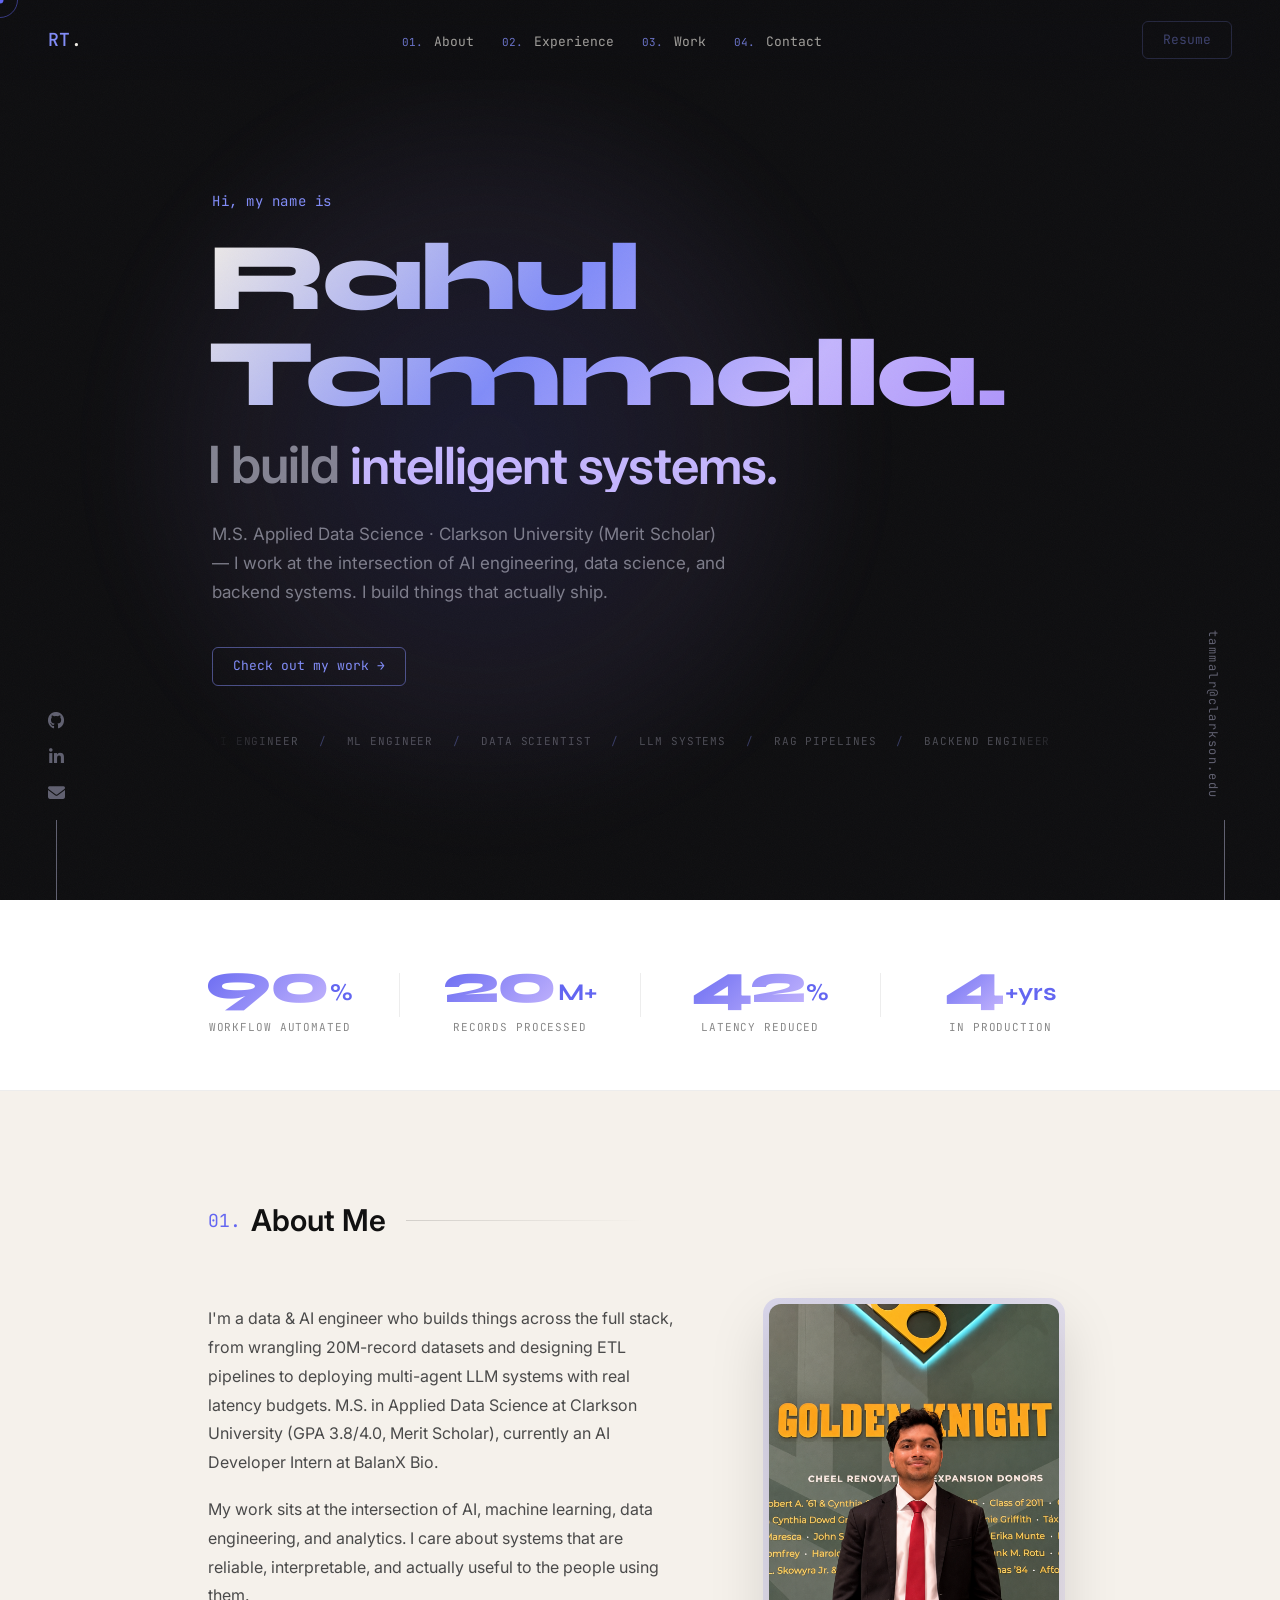
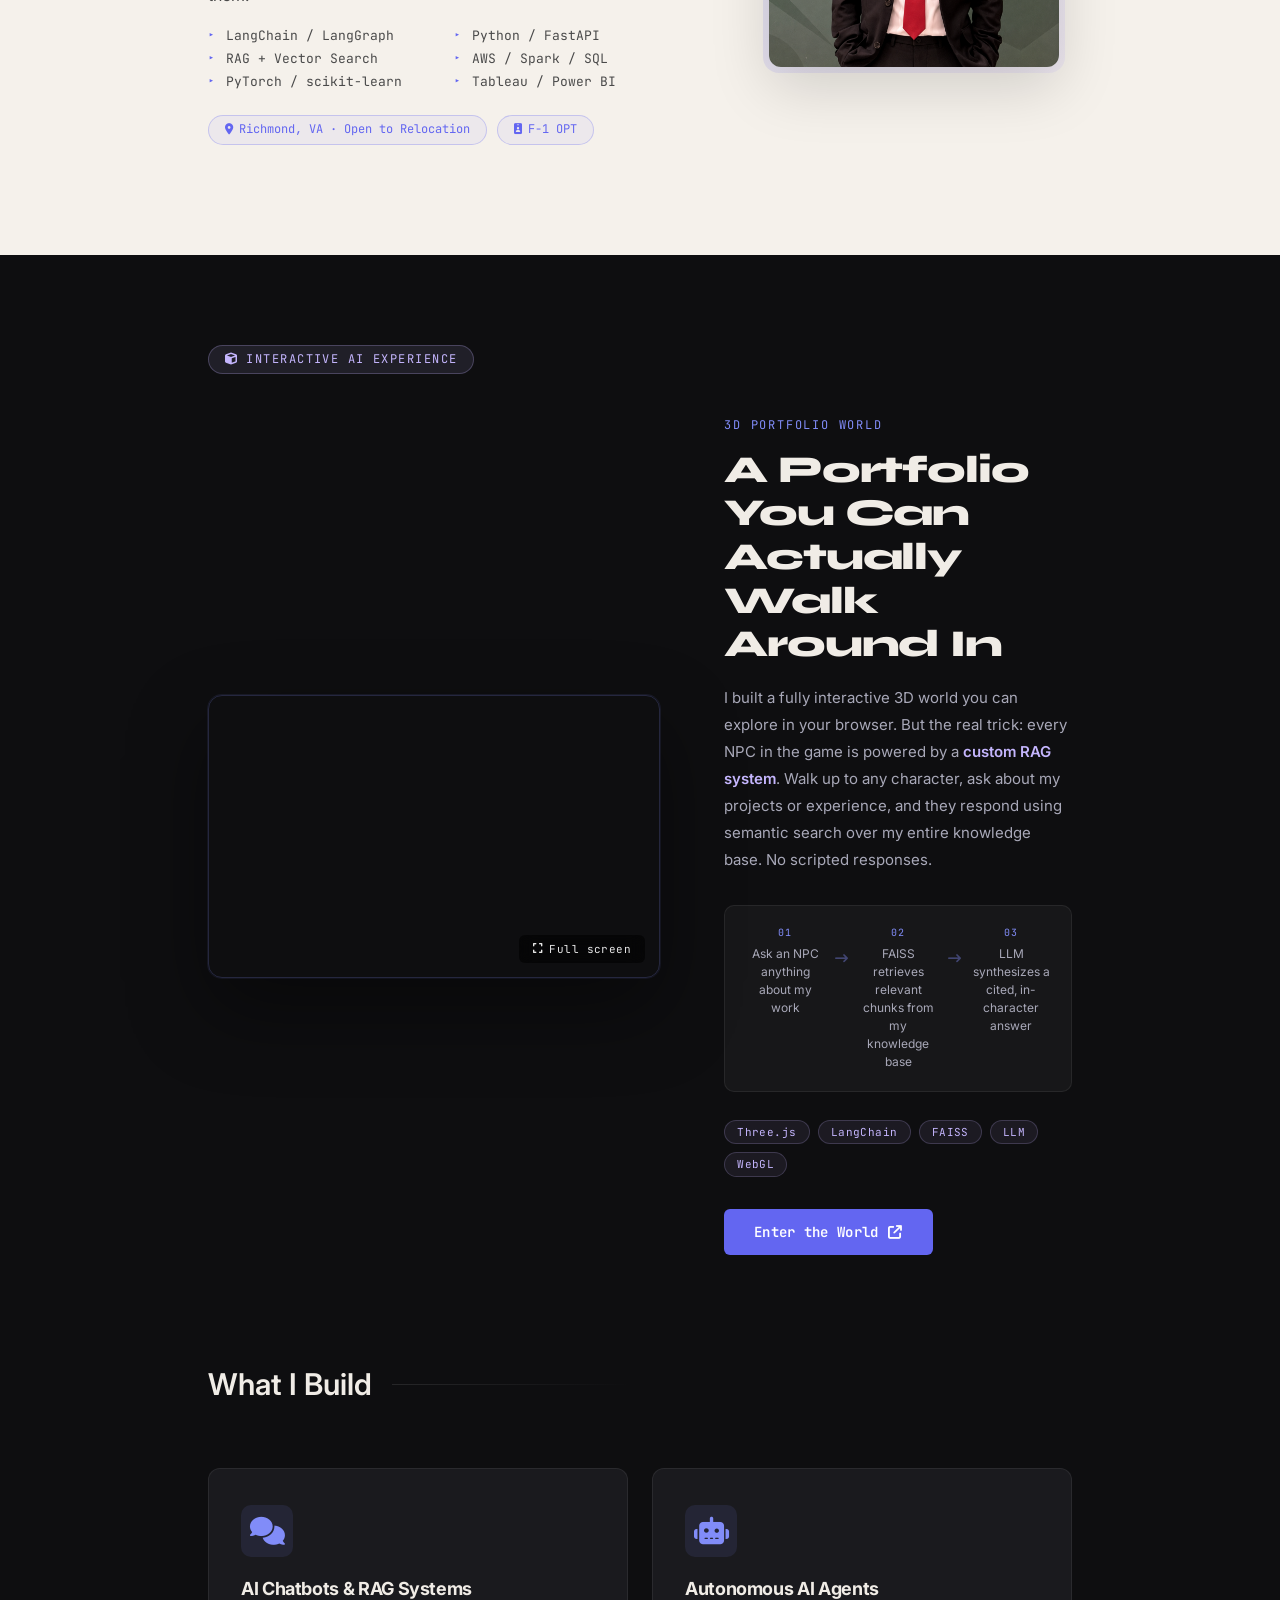
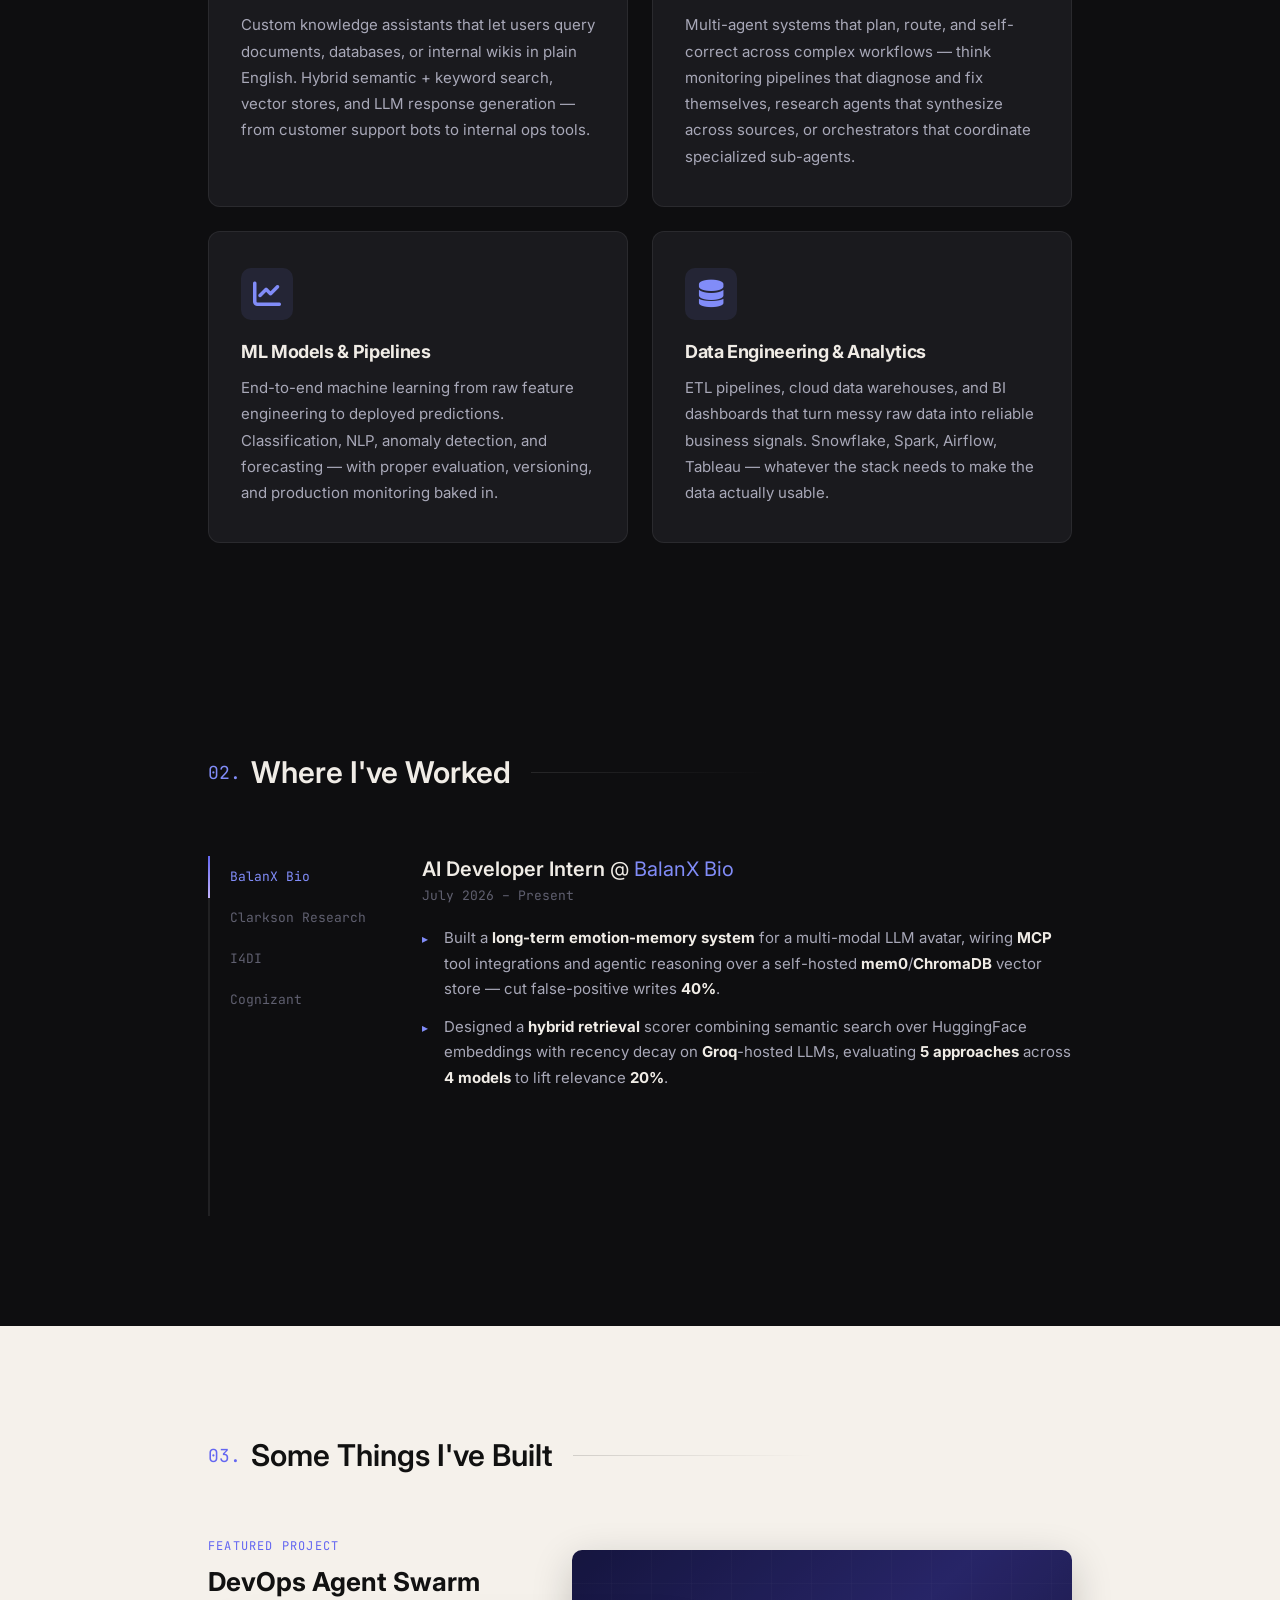
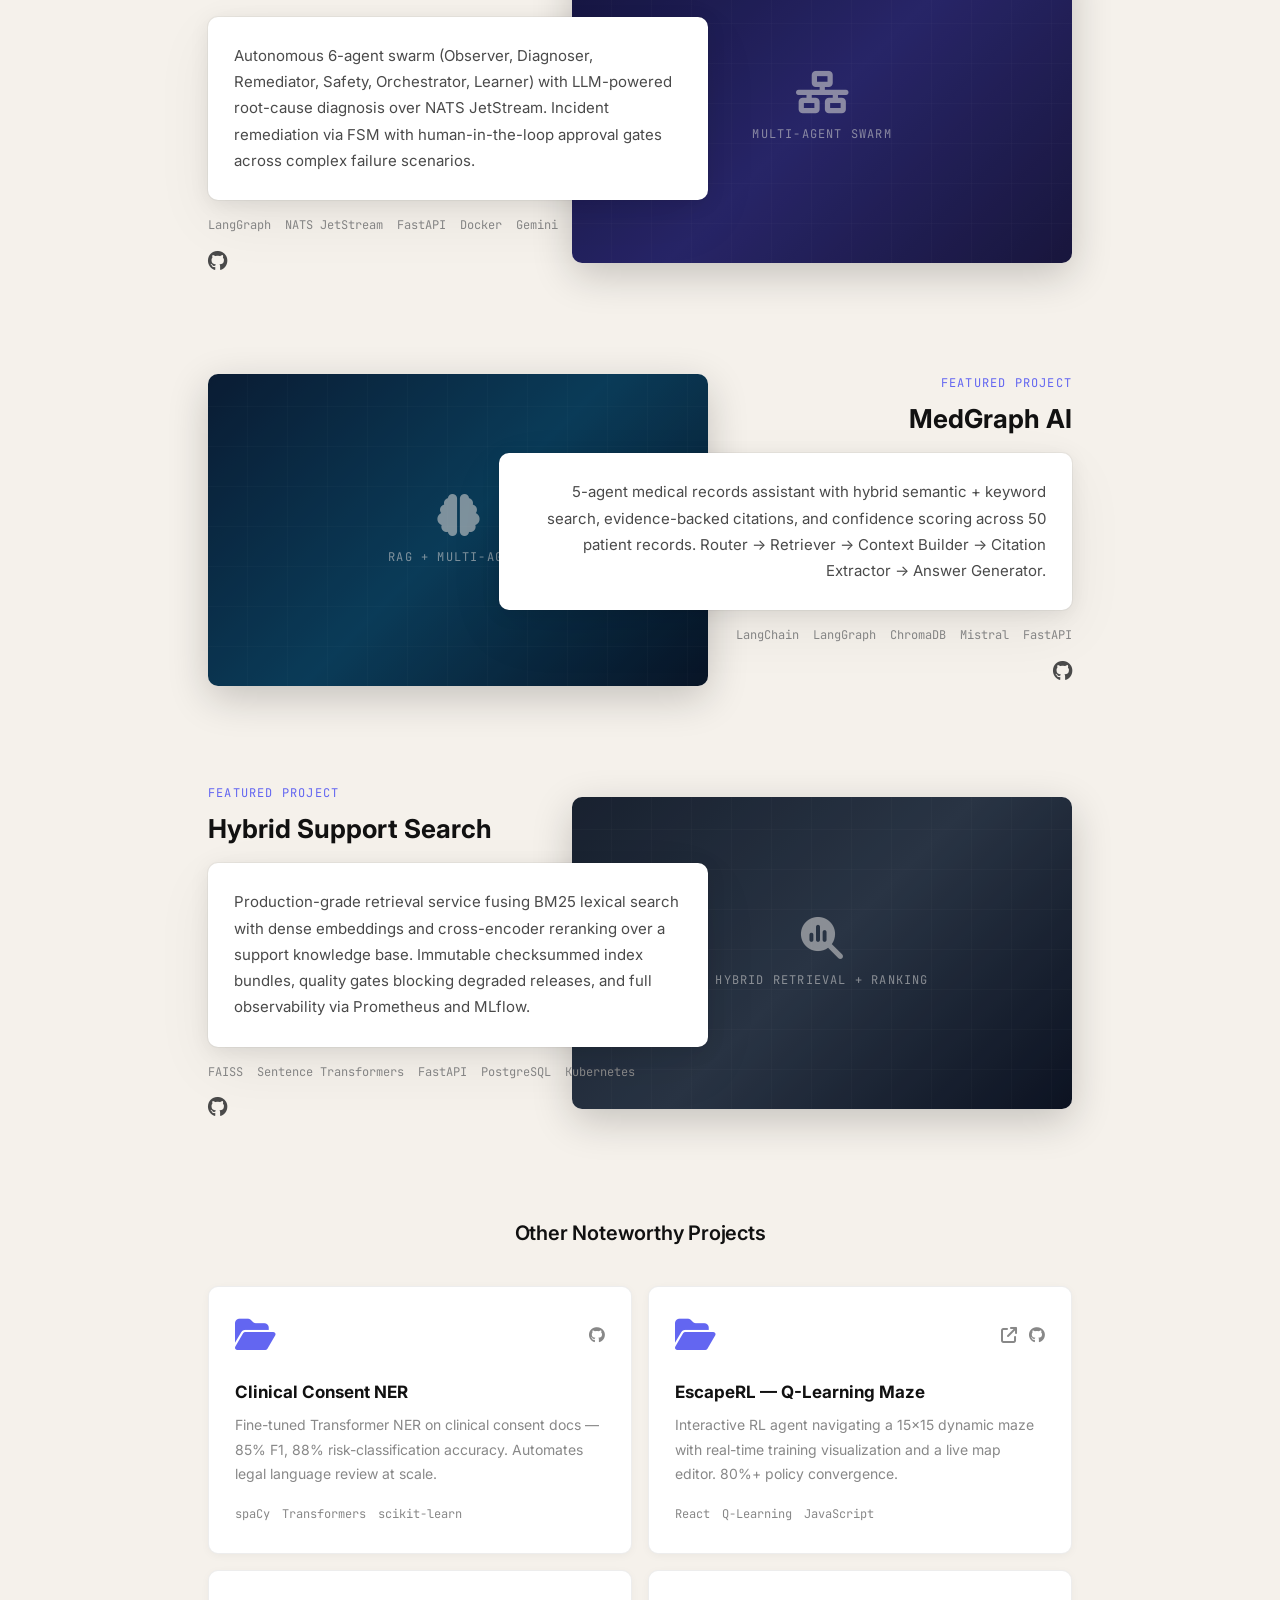
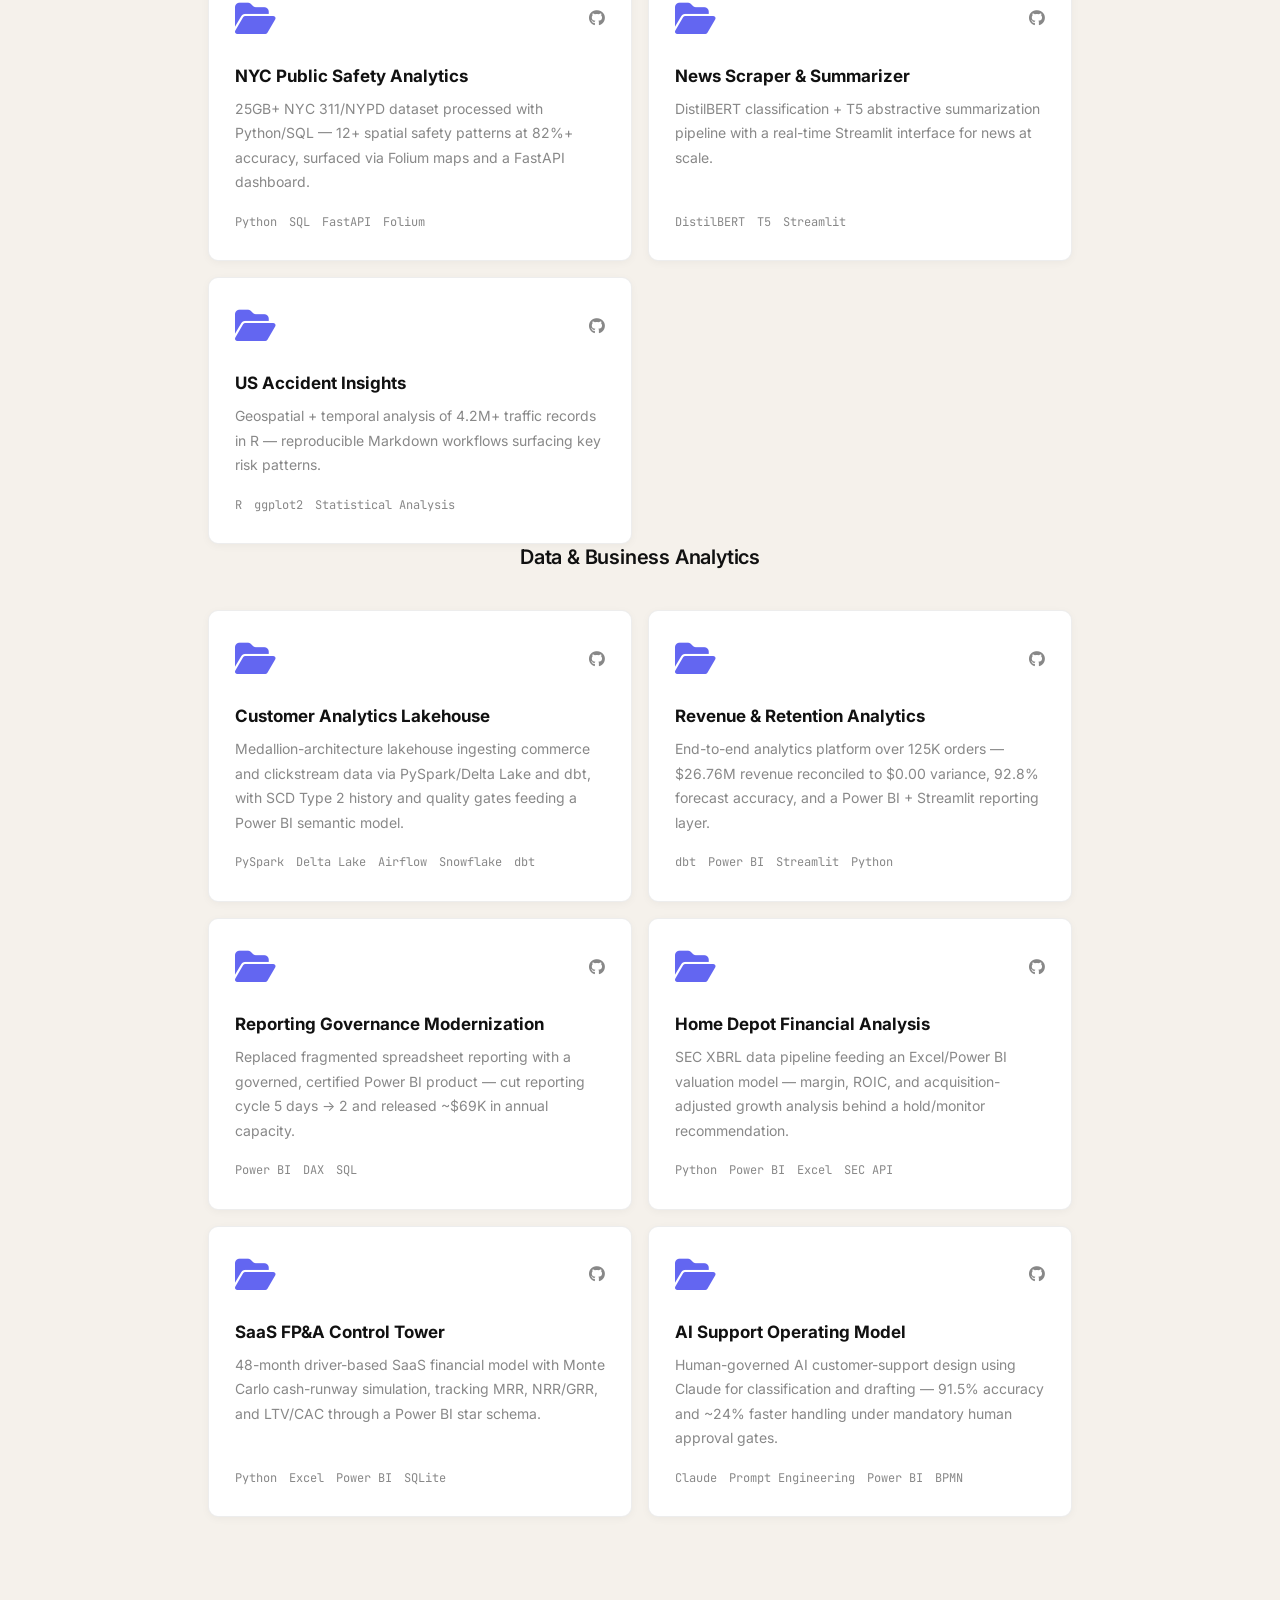
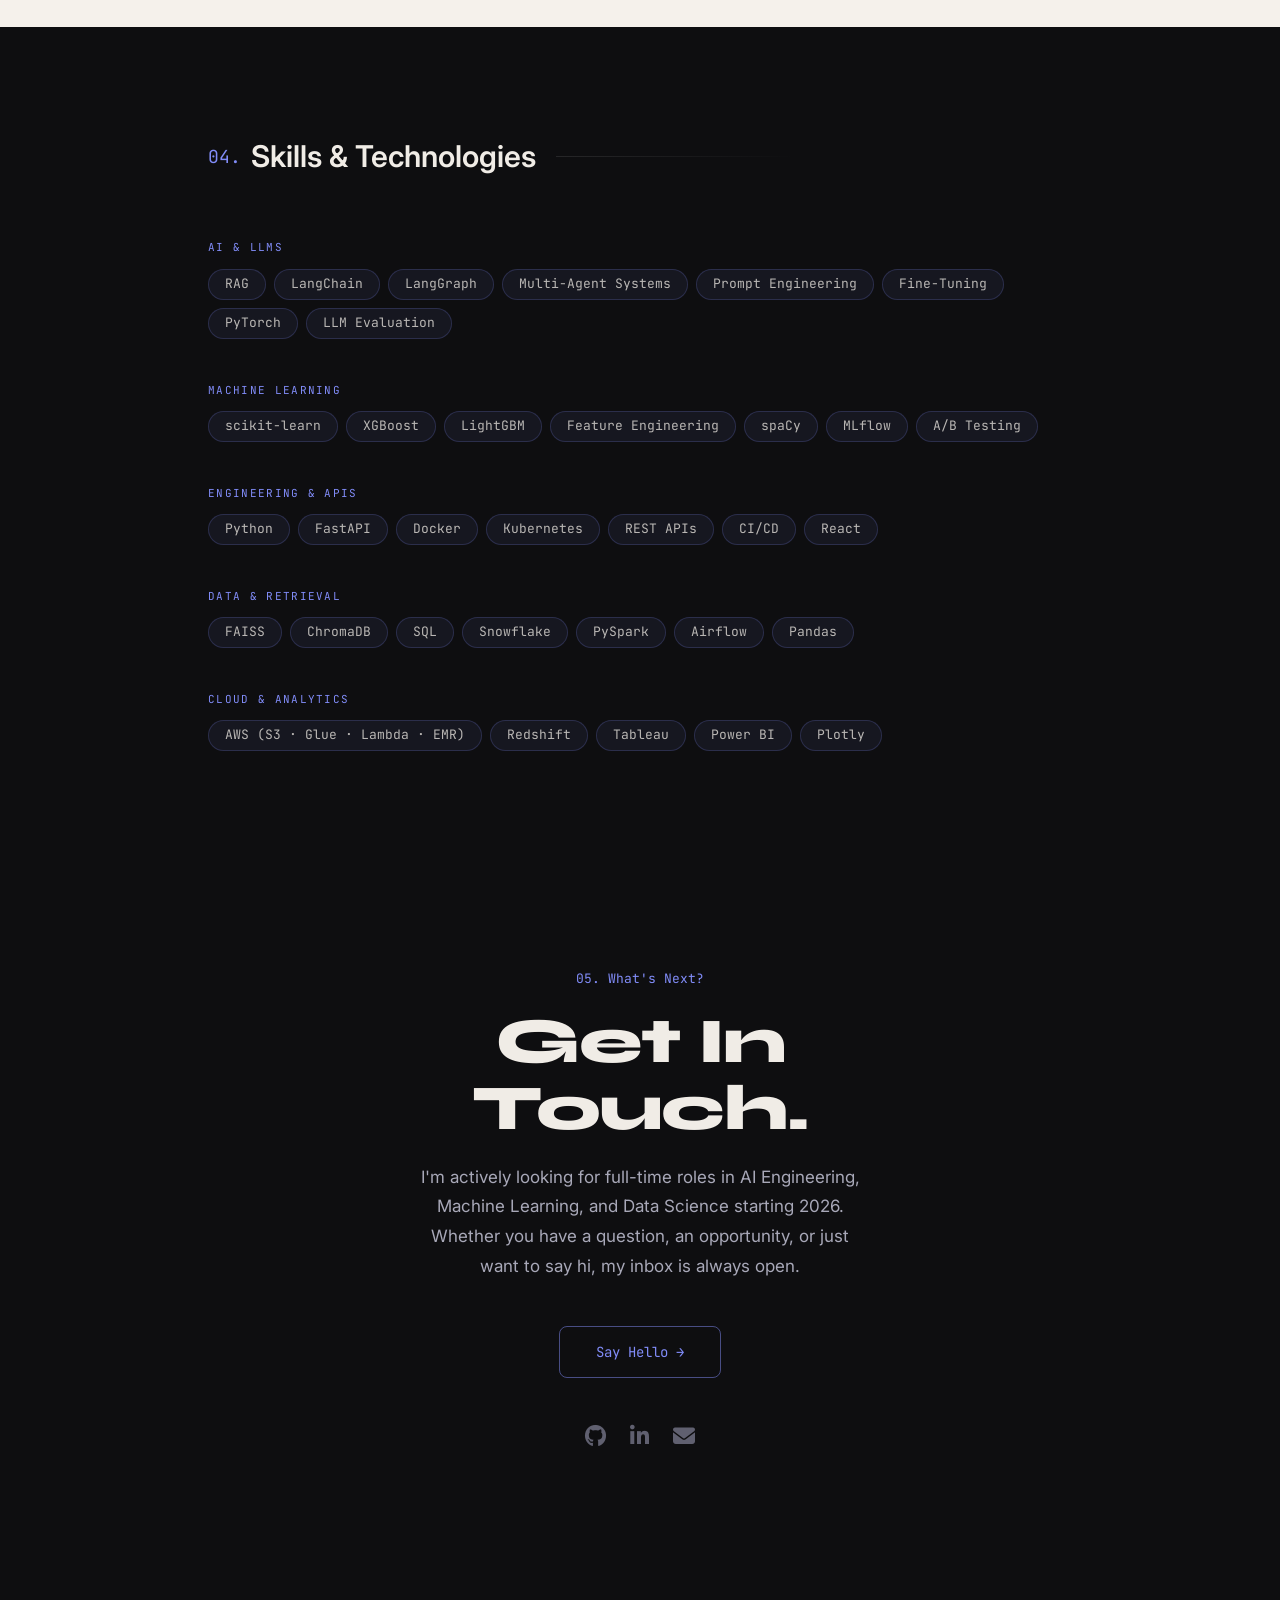
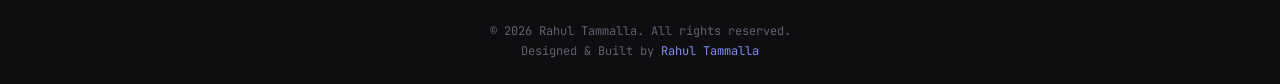
==== ai/index.html @ 3f3fc130 "Split portfolio into three role-targeted versions - / (root): Data Analyst & Business Analyst. Adds " ====
<!DOCTYPE html>
<html lang="en">
<head>
  <meta charset="UTF-8">
  <meta name="robots" content="noindex">
  <meta name="viewport" content="width=device-width, initial-scale=1.0">
  <meta name="description" content="Rahul Tammalla – AI Software Engineer building production agentic LLM systems, RAG pipelines, and cloud backends.">
  <title>Rahul Tammalla</title>
  <link rel="icon" type="image/png" href="../assets/logo/NN2.png">
  <link rel="preconnect" href="https://fonts.googleapis.com">
  <link rel="preconnect" href="https://fonts.gstatic.com" crossorigin>
  <link href="https://fonts.googleapis.com/css2?family=Syne:wght@700;800&family=Inter:wght@300;400;500;600&family=JetBrains+Mono:wght@400;500&display=swap" rel="stylesheet">
  <link rel="stylesheet" href="https://cdnjs.cloudflare.com/ajax/libs/font-awesome/6.4.2/css/all.min.css">
  <link rel="stylesheet" href="../assets/css/style.css">
  <script async src="https://www.googletagmanager.com/gtag/js?id=G-X3T2V9K1VE"></script>
  <script>window.dataLayer=window.dataLayer||[];function gtag(){dataLayer.push(arguments);}gtag('js',new Date());gtag('config','G-X3T2V9K1VE');</script>
</head>
<body>
  <!-- Custom cursor (desktop only) -->
  <div id="cursor-dot"  class="cursor-dot"></div>
  <div id="cursor-ring" class="cursor-ring"></div>

  <!-- ============================================================
       NAVBAR
  ============================================================ -->
  <header class="nav" id="nav">
    <nav class="nav-inner">
      <a href="./" class="nav-logo">RT<span class="dot">.</span></a>
      <ul class="nav-links">
        <li><a href="#about"><span class="num">01.</span> About</a></li>
        <li><a href="#experience"><span class="num">02.</span> Experience</a></li>
        <li><a href="#work"><span class="num">03.</span> Work</a></li>
        <li><a href="#contact"><span class="num">04.</span> Contact</a></li>
      </ul>
      <!-- enable when PDF exists: <a href="../assets/download/Rahul_Resume_AI.pdf" class="btn-outline" download>Resume</a> -->
      <span class="btn-outline btn-disabled" aria-disabled="true">Resume</span>
      <button class="hamburger" id="hamburger" aria-label="Menu">
        <i class="fa-solid fa-bars" id="hamIcon"></i>
      </button>
    </nav>
  </header>

  <!-- Mobile drawer -->
  <div class="drawer" id="drawer">
    <button class="drawer-close" id="drawerClose"><i class="fa-solid fa-xmark"></i></button>
    <nav class="drawer-nav">
      <ol>
        <li><a href="#about" class="drawer-link"><span>01.</span> About</a></li>
        <li><a href="#experience" class="drawer-link"><span>02.</span> Experience</a></li>
        <li><a href="#work" class="drawer-link"><span>03.</span> Work</a></li>
        <li><a href="#contact" class="drawer-link"><span>04.</span> Contact</a></li>
      </ol>
      <!-- enable when PDF exists: <a href="../assets/download/Rahul_Resume_AI.pdf" class="btn-outline drawer-resume" download>Resume</a> -->
      <span class="btn-outline drawer-resume btn-disabled" aria-disabled="true">Resume</span>
    </nav>
  </div>
  <div class="drawer-overlay" id="drawerOverlay"></div>


  <!-- ============================================================
       SIDE RAILS (desktop only)
  ============================================================ -->

  <!-- Left rail: social icons + line -->
  <div class="side-rail side-left">
    <ul class="side-social">
      <li><a href="https://github.com/rahul9908" target="_blank" rel="noopener" aria-label="GitHub"><i class="fa-brands fa-github"></i></a></li>
      <li><a href="https://linkedin.com/in/tammalla-rahul" target="_blank" rel="noopener" aria-label="LinkedIn"><i class="fa-brands fa-linkedin-in"></i></a></li>
      <li><a href="mailto:tammalr@clarkson.edu" aria-label="Email"><i class="fa-solid fa-envelope"></i></a></li>
    </ul>
  </div>

  <!-- Right rail: rotated email + line -->
  <div class="side-rail side-right">
    <a href="mailto:tammalr@clarkson.edu" class="side-email">tammalr@clarkson.edu</a>
  </div>


  <!-- ============================================================
       MAIN CONTENT
  ============================================================ -->
  <main>

    <!-- ============================================================
         HERO
    ============================================================ -->
    <section id="home" class="hero">
      <div class="hero-inner">
        <p class="hero-label fade-up" style="--delay:100ms">Hi, my name is</p>
        <h1 class="hero-name fade-up" style="--delay:200ms">Rahul Tammalla.</h1>
        <h2 class="hero-tagline fade-up" style="--delay:300ms">I build
          <span class="role-rotator" aria-label="AI systems, data pipelines, ML models, analytics tools, AI agents">
            <span class="role-track">
              <span>intelligent systems.</span>
              <span>data pipelines.</span>
              <span>ML models.</span>
              <span>analytics tools.</span>
              <span>AI agents.</span>
            </span>
          </span>
        </h2>
        <p class="hero-desc fade-up" style="--delay:400ms">
          M.S. Applied Data Science · Clarkson University (Merit Scholar) — I work at the intersection of AI engineering, data science, and backend systems. I build things that actually ship.
        </p>
        <div class="hero-cta fade-up" style="--delay:500ms">
          <a href="#work" class="btn-outline btn-magnetic">Check out my work &#8594;</a>
        </div>
        <!-- Scrolling role marquee -->
        <div class="marquee-wrap fade-up" style="--delay:650ms" aria-hidden="true">
          <div class="marquee-track">
            <span>AI Engineer</span><span class="msep">/</span>
            <span>ML Engineer</span><span class="msep">/</span>
            <span>Data Scientist</span><span class="msep">/</span>
            <span>LLM Systems</span><span class="msep">/</span>
            <span>RAG Pipelines</span><span class="msep">/</span>
            <span>Backend Engineer</span><span class="msep">/</span>
            <span>AI Engineer</span><span class="msep">/</span>
            <span>ML Engineer</span><span class="msep">/</span>
            <span>Data Scientist</span><span class="msep">/</span>
            <span>LLM Systems</span><span class="msep">/</span>
            <span>RAG Pipelines</span><span class="msep">/</span>
            <span>Backend Engineer</span><span class="msep">/</span>
          </div>
        </div>
      </div>
    </section>

    <!-- STATS STRIP -->
    <div class="stats-strip">
      <div class="stats-inner">
        <div class="stat">
          <p class="stat-val"><span class="stat-num" data-target="90">0</span><span class="stat-suf">%</span></p>
          <p class="stat-label">workflow automated</p>
        </div>
        <div class="stat-div"></div>
        <div class="stat">
          <p class="stat-val"><span class="stat-num" data-target="20">0</span><span class="stat-suf">M+</span></p>
          <p class="stat-label">records processed</p>
        </div>
        <div class="stat-div"></div>
        <div class="stat">
          <p class="stat-val"><span class="stat-num" data-target="42">0</span><span class="stat-suf">%</span></p>
          <p class="stat-label">latency reduced</p>
        </div>
        <div class="stat-div"></div>
        <div class="stat">
          <p class="stat-val"><span class="stat-num" data-target="4">0</span><span class="stat-suf">+yrs</span></p>
          <p class="stat-label">in production</p>
        </div>
      </div>
    </div>


    <!-- ============================================================
         ABOUT
    ============================================================ -->
    <section id="about" class="section section-light">
      <div class="container">
        <h2 class="section-heading reveal"><span class="section-num">01.</span> About Me</h2>
        <div class="about-inner">
          <div class="about-text reveal">
            <p>I'm a data &amp; AI engineer who builds things across the full stack, from wrangling 20M-record datasets and designing ETL pipelines to deploying multi-agent LLM systems with real latency budgets. M.S. in Applied Data Science at Clarkson University (GPA 3.8/4.0, Merit Scholar), currently an AI Developer Intern at BalanX Bio.</p>
            <p>My work sits at the intersection of AI, machine learning, data engineering, and analytics. I care about systems that are reliable, interpretable, and actually useful to the people using them.</p>
            <ul class="about-tech-list">
              <li>LangChain / LangGraph</li>
              <li>Python / FastAPI</li>
              <li>RAG + Vector Search</li>
              <li>AWS / Spark / SQL</li>
              <li>PyTorch / scikit-learn</li>
              <li>Tableau / Power BI</li>
            </ul>
            <div class="about-chips">
              <span><i class="fa-solid fa-location-dot"></i> Richmond, VA &middot; Open to Relocation</span>
              <span><i class="fa-solid fa-id-badge"></i> F-1 OPT</span>
            </div>
          </div>
          <div class="about-img reveal">
            <div class="img-wrapper">
              <img src="../assets/images/about/PROFILEphoto.png" alt="Rahul Tammalla">
            </div>
          </div>
        </div>
      </div>
    </section>


    <!-- ============================================================
         MY WORLD — 3D Portfolio
    ============================================================ -->
    <section class="section section-dark world-section">
      <div class="container">

        <div class="world-eyebrow reveal">
          <span class="world-badge"><i class="fa-solid fa-cube"></i> Interactive AI Experience</span>
        </div>

        <div class="world-inner">

          <!-- iframe — left, dominant -->
          <div class="world-preview reveal">
            <div class="world-frame">
              <iframe
                src="https://rahul3dportfolio.vercel.app/"
                class="world-iframe"
                title="3D Interactive Portfolio"
                loading="lazy"
                allowfullscreen>
              </iframe>
              <a href="https://rahul3dportfolio.vercel.app/" target="_blank" rel="noopener" class="world-expand-btn">
                <i class="fa-solid fa-expand"></i> Full screen
              </a>
            </div>
          </div>

          <!-- copy — right -->
          <div class="world-text reveal">
            <p class="world-overline">3D Portfolio World</p>
            <h2 class="world-title">A Portfolio You Can Actually Walk Around In</h2>
            <p class="world-desc">I built a fully interactive 3D world you can explore in your browser. But the real trick: every NPC in the game is powered by a <strong>custom RAG system</strong>. Walk up to any character, ask about my projects or experience, and they respond using semantic search over my entire knowledge base. No scripted responses.</p>

            <div class="rag-flow">
              <div class="rag-step">
                <span class="rag-num">01</span>
                <p>Ask an NPC anything about my work</p>
              </div>
              <div class="rag-arrow"><i class="fa-solid fa-arrow-right-long"></i></div>
              <div class="rag-step">
                <span class="rag-num">02</span>
                <p>FAISS retrieves relevant chunks from my knowledge base</p>
              </div>
              <div class="rag-arrow"><i class="fa-solid fa-arrow-right-long"></i></div>
              <div class="rag-step">
                <span class="rag-num">03</span>
                <p>LLM synthesizes a cited, in-character answer</p>
              </div>
            </div>

            <ul class="world-tech-tags">
              <li>Three.js</li><li>LangChain</li><li>FAISS</li><li>LLM</li><li>WebGL</li>
            </ul>

            <a href="https://rahul3dportfolio.vercel.app/" target="_blank" rel="noopener" class="btn-primary world-cta">
              Enter the World <i class="fa-solid fa-arrow-up-right-from-square"></i>
            </a>
          </div>

        </div>
      </div>
    </section>


    <!-- ============================================================
         WHAT I BUILD
    ============================================================ -->
    <section class="section section-dark build-section">
      <div class="container">
        <h2 class="section-heading reveal" style="color: var(--text-inv);">What I Build</h2>
        <div class="build-grid">

          <div class="build-card reveal">
            <div class="build-icon"><i class="fa-solid fa-comments"></i></div>
            <h3>AI Chatbots &amp; RAG Systems</h3>
            <p>Custom knowledge assistants that let users query documents, databases, or internal wikis in plain English. Hybrid semantic + keyword search, vector stores, and LLM response generation — from customer support bots to internal ops tools.</p>
          </div>

          <div class="build-card reveal">
            <div class="build-icon"><i class="fa-solid fa-robot"></i></div>
            <h3>Autonomous AI Agents</h3>
            <p>Multi-agent systems that plan, route, and self-correct across complex workflows — think monitoring pipelines that diagnose and fix themselves, research agents that synthesize across sources, or orchestrators that coordinate specialized sub-agents.</p>
          </div>

          <div class="build-card reveal">
            <div class="build-icon"><i class="fa-solid fa-chart-line"></i></div>
            <h3>ML Models &amp; Pipelines</h3>
            <p>End-to-end machine learning from raw feature engineering to deployed predictions. Classification, NLP, anomaly detection, and forecasting — with proper evaluation, versioning, and production monitoring baked in.</p>
          </div>

          <div class="build-card reveal">
            <div class="build-icon"><i class="fa-solid fa-database"></i></div>
            <h3>Data Engineering &amp; Analytics</h3>
            <p>ETL pipelines, cloud data warehouses, and BI dashboards that turn messy raw data into reliable business signals. Snowflake, Spark, Airflow, Tableau — whatever the stack needs to make the data actually usable.</p>
          </div>

        </div>
      </div>
    </section>


    <!-- ============================================================
         EXPERIENCE
    ============================================================ -->
    <section id="experience" class="section section-dark">
      <div class="container">
        <h2 class="section-heading reveal"><span class="section-num">02.</span> Where I've Worked</h2>
        <div class="exp-container reveal">
          <div class="exp-tabs" role="tablist">
            <button class="exp-tab active" data-tab="balanx" role="tab">BalanX Bio</button>
            <button class="exp-tab" data-tab="clarkson-research" role="tab">Clarkson Research</button>
            <button class="exp-tab" data-tab="i4di" role="tab">I4DI</button>
            <button class="exp-tab" data-tab="cognizant" role="tab">Cognizant</button>
            <div class="tab-indicator"></div>
          </div>
          <div class="exp-panels">

            <div class="exp-panel active" data-panel="balanx">
              <h3 class="exp-title">AI Developer Intern <span class="exp-company">@ <a href="#" class="accent-link">BalanX Bio</a></span></h3>
              <p class="exp-date">July 2026 &ndash; Present</p>
              <ul class="exp-bullets">
                <li>Built a <strong>long-term emotion-memory system</strong> for a multi-modal LLM avatar, wiring <strong>MCP</strong> tool integrations and agentic reasoning over a self-hosted <strong>mem0</strong>/<strong>ChromaDB</strong> vector store — cut false-positive writes <strong>40%</strong>.</li>
                <li>Designed a <strong>hybrid retrieval</strong> scorer combining semantic search over HuggingFace embeddings with recency decay on <strong>Groq</strong>-hosted LLMs, evaluating <strong>5 approaches</strong> across <strong>4 models</strong> to lift relevance <strong>20%</strong>.</li>
              </ul>
            </div>

            <div class="exp-panel" data-panel="clarkson-research">
              <h3 class="exp-title">AI/ML Research Assistant <span class="exp-company">@ <a href="#" class="accent-link">Clarkson University</a></span></h3>
              <p class="exp-date">January 2025 &ndash; Present</p>
              <ul class="exp-bullets">
                <li>Analyzed <strong>20M+ NEMSIS emergency records</strong>, engineered 70+ features surfacing 15 statistically significant stroke-delay predictors.</li>
                <li>Built Python / SQL / PySpark pipelines resolving <strong>1M+ missing values</strong> to 95% data quality, trained XGBoost / LightGBM / SVM models lifting accuracy <strong>20%</strong>.</li>
                <li>Built an <strong>NLP</strong> extraction pipeline (spaCy, BeautifulSoup, regex) structuring unstructured research text into <strong>300+</strong> normalized entities, boosting downstream data quality 45%.</li>
              </ul>
            </div>

            <div class="exp-panel" data-panel="i4di">
              <h3 class="exp-title">AI Engineer Intern <span class="exp-company">@ <a href="#" class="accent-link">I4DI</a></span></h3>
              <p class="exp-date">May 2025 &ndash; August 2025</p>
              <ul class="exp-bullets">
                <li>Built a <strong>multi-agent survey system</strong> (Mistral 7B + Claude) with structured prompting and JSON-schema validation — cut manual authoring effort by <strong>90%</strong>.</li>
                <li>Designed a <strong>RAG pipeline</strong> with real-time document override returning context-scoped answers in under <strong>3 seconds</strong> at 95%+ relevance.</li>
                <li>Optimized <strong>GTE embedding pipelines</strong> in PyTorch with batched async inference — cut latency <strong>42%</strong> (5.1 s → 2.9 s), lifted Precision@K 30%.</li>
              </ul>
            </div>

            <div class="exp-panel" data-panel="cognizant">
              <h3 class="exp-title">Data Engineer <span class="exp-company">@ <a href="#" class="accent-link">Cognizant Technology Solutions</a></span></h3>
              <p class="exp-date">October 2021 &ndash; August 2024</p>
              <ul class="exp-bullets">
                <li>Built <strong>Airflow / SQL ETL pipelines</strong> on Snowflake / Redshift and AWS (S3, Glue, EMR, Lambda) processing 5M+ records daily for <strong>Gilead Life Sciences</strong> — reduced pipeline failures 70%, improved query performance 30%.</li>
                <li>Delivered <strong>5+ Tableau / Power BI dashboards</strong> on CI/CD pipelines (AWS/Kubernetes) sustaining <strong>95%+ uptime</strong> — cut manual reporting 30% across 3+ source systems.</li>
              </ul>
            </div>

          </div>
        </div>
      </div>
    </section>


    <!-- ============================================================
         WORK / PROJECTS
    ============================================================ -->
    <section id="work" class="section section-light">
      <div class="container">
        <h2 class="section-heading reveal"><span class="section-num">03.</span> Some Things I've Built</h2>

        <!-- Featured projects -->
        <div class="featured-list">

          <!-- Featured 1: DevOps Agent Swarm (image right) -->
          <div class="fp reveal">
            <div class="fp-content">
              <p class="fp-overline">Featured Project</p>
              <h3 class="fp-title"><a href="https://github.com/rahul9908/DevOps-Agent-Swarm" target="_blank" rel="noopener">DevOps Agent Swarm</a></h3>
              <div class="fp-desc">
                <p>Autonomous 6-agent swarm (Observer, Diagnoser, Remediator, Safety, Orchestrator, Learner) with LLM-powered root-cause diagnosis over NATS JetStream. Incident remediation via FSM with human-in-the-loop approval gates across complex failure scenarios.</p>
              </div>
              <ul class="fp-tech">
                <li>LangGraph</li><li>NATS JetStream</li><li>FastAPI</li><li>Docker</li><li>Gemini</li>
              </ul>
              <div class="fp-links">
                <a href="https://github.com/rahul9908/DevOps-Agent-Swarm" target="_blank" rel="noopener" aria-label="GitHub"><i class="fa-brands fa-github"></i></a>
              </div>
            </div>
            <div class="fp-image">
              <a href="https://github.com/rahul9908/DevOps-Agent-Swarm" target="_blank" rel="noopener">
                <div class="fp-img-placeholder" style="background: linear-gradient(135deg, #1a1a4e 0%, #312e81 50%, #1e1b4b 100%);">
                  <div class="fp-img-label">
                    <i class="fa-solid fa-network-wired"></i>
                    <span>Multi-Agent Swarm</span>
                  </div>
                </div>
              </a>
            </div>
          </div>

          <!-- Featured 2: MedGraph AI (image left) -->
          <div class="fp fp-reverse reveal">
            <div class="fp-content">
              <p class="fp-overline">Featured Project</p>
              <h3 class="fp-title"><a href="https://github.com/rahul9908/Medical-AI-search-assistant" target="_blank" rel="noopener">MedGraph AI</a></h3>
              <div class="fp-desc">
                <p>5-agent medical records assistant with hybrid semantic + keyword search, evidence-backed citations, and confidence scoring across 50 patient records. Router → Retriever → Context Builder → Citation Extractor → Answer Generator.</p>
              </div>
              <ul class="fp-tech">
                <li>LangChain</li><li>LangGraph</li><li>ChromaDB</li><li>Mistral</li><li>FastAPI</li>
              </ul>
              <div class="fp-links">
                <a href="https://github.com/rahul9908/Medical-AI-search-assistant" target="_blank" rel="noopener" aria-label="GitHub"><i class="fa-brands fa-github"></i></a>
              </div>
            </div>
            <div class="fp-image">
              <a href="https://github.com/rahul9908/Medical-AI-search-assistant" target="_blank" rel="noopener">
                <div class="fp-img-placeholder" style="background: linear-gradient(135deg, #0c2340 0%, #0c4a6e 50%, #0a192f 100%);">
                  <div class="fp-img-label">
                    <i class="fa-solid fa-brain"></i>
                    <span>RAG + Multi-Agent</span>
                  </div>
                </div>
              </a>
            </div>
          </div>

          <!-- Featured 3: Hybrid Support Search (image right) -->
          <div class="fp reveal">
            <div class="fp-content">
              <p class="fp-overline">Featured Project</p>
              <h3 class="fp-title"><a href="https://github.com/rahul9908/hybrid-support-search" target="_blank" rel="noopener">Hybrid Support Search</a></h3>
              <div class="fp-desc">
                <p>Production-grade retrieval service fusing BM25 lexical search with dense embeddings and cross-encoder reranking over a support knowledge base. Immutable checksummed index bundles, quality gates blocking degraded releases, and full observability via Prometheus and MLflow.</p>
              </div>
              <ul class="fp-tech">
                <li>FAISS</li><li>Sentence Transformers</li><li>FastAPI</li><li>PostgreSQL</li><li>Kubernetes</li>
              </ul>
              <div class="fp-links">
                <a href="https://github.com/rahul9908/hybrid-support-search" target="_blank" rel="noopener" aria-label="GitHub"><i class="fa-brands fa-github"></i></a>
              </div>
            </div>
            <div class="fp-image">
              <a href="https://github.com/rahul9908/hybrid-support-search" target="_blank" rel="noopener">
                <div class="fp-img-placeholder" style="background: linear-gradient(135deg, #1e293b 0%, #334155 50%, #0f172a 100%);">
                  <div class="fp-img-label">
                    <i class="fa-solid fa-magnifying-glass-chart"></i>
                    <span>Hybrid Retrieval + Ranking</span>
                  </div>
                </div>
              </a>
            </div>
          </div>

        </div>

        <!-- Other noteworthy projects -->
        <h3 class="other-heading reveal">Other Noteworthy Projects</h3>
        <div class="other-grid">

          <div class="other-card reveal">
            <div class="card-top">
              <i class="fa-solid fa-folder-open card-folder"></i>
              <div class="card-links">
                <a href="https://github.com/rahul9908/clinical-consent-NER-Project" target="_blank" rel="noopener" aria-label="GitHub"><i class="fa-brands fa-github"></i></a>
              </div>
            </div>
            <h4 class="card-title">Clinical Consent NER</h4>
            <p class="card-desc">Fine-tuned Transformer NER on clinical consent docs — 85% F1, 88% risk-classification accuracy. Automates legal language review at scale.</p>
            <ul class="card-tech"><li>spaCy</li><li>Transformers</li><li>scikit-learn</li></ul>
          </div>

          <div class="other-card reveal">
            <div class="card-top">
              <i class="fa-solid fa-folder-open card-folder"></i>
              <div class="card-links">
                <a href="https://rahul9908.github.io/escaperl-game/" target="_blank" rel="noopener" aria-label="Demo"><i class="fa-solid fa-arrow-up-right-from-square"></i></a>
                <a href="https://github.com/rahul9908/escaperl-game" target="_blank" rel="noopener" aria-label="GitHub"><i class="fa-brands fa-github"></i></a>
              </div>
            </div>
            <h4 class="card-title">EscapeRL &mdash; Q-Learning Maze</h4>
            <p class="card-desc">Interactive RL agent navigating a 15×15 dynamic maze with real-time training visualization and a live map editor. 80%+ policy convergence.</p>
            <ul class="card-tech"><li>React</li><li>Q-Learning</li><li>JavaScript</li></ul>
          </div>

          <div class="other-card reveal">
            <div class="card-top">
              <i class="fa-solid fa-folder-open card-folder"></i>
              <div class="card-links">
                <a href="https://github.com/rahul9908" target="_blank" rel="noopener" aria-label="GitHub"><i class="fa-brands fa-github"></i></a>
              </div>
            </div>
            <h4 class="card-title">NYC Public Safety Analytics</h4>
            <p class="card-desc">25GB+ NYC 311/NYPD dataset processed with Python/SQL — 12+ spatial safety patterns at 82%+ accuracy, surfaced via Folium maps and a FastAPI dashboard.</p>
            <ul class="card-tech"><li>Python</li><li>SQL</li><li>FastAPI</li><li>Folium</li></ul>
          </div>

          <div class="other-card reveal">
            <div class="card-top">
              <i class="fa-solid fa-folder-open card-folder"></i>
              <div class="card-links">
                <a href="https://github.com/rahul9908/NewsScraper" target="_blank" rel="noopener" aria-label="GitHub"><i class="fa-brands fa-github"></i></a>
              </div>
            </div>
            <h4 class="card-title">News Scraper &amp; Summarizer</h4>
            <p class="card-desc">DistilBERT classification + T5 abstractive summarization pipeline with a real-time Streamlit interface for news at scale.</p>
            <ul class="card-tech"><li>DistilBERT</li><li>T5</li><li>Streamlit</li></ul>
          </div>

          <div class="other-card reveal">
            <div class="card-top">
              <i class="fa-solid fa-folder-open card-folder"></i>
              <div class="card-links">
                <a href="https://github.com/rahul9908/US-Accident-Insights" target="_blank" rel="noopener" aria-label="GitHub"><i class="fa-brands fa-github"></i></a>
              </div>
            </div>
            <h4 class="card-title">US Accident Insights</h4>
            <p class="card-desc">Geospatial + temporal analysis of 4.2M+ traffic records in R — reproducible Markdown workflows surfacing key risk patterns.</p>
            <ul class="card-tech"><li>R</li><li>ggplot2</li><li>Statistical Analysis</li></ul>
          </div>

        </div>

        <!-- Data & Business Analytics projects -->
        <h3 class="other-heading reveal">Data &amp; Business Analytics</h3>
        <div class="other-grid">

          <div class="other-card reveal">
            <div class="card-top">
              <i class="fa-solid fa-folder-open card-folder"></i>
              <div class="card-links">
                <a href="https://github.com/rahul9908/real-time-customer-analytics-lakehouse" target="_blank" rel="noopener" aria-label="GitHub"><i class="fa-brands fa-github"></i></a>
              </div>
            </div>
            <h4 class="card-title">Customer Analytics Lakehouse</h4>
            <p class="card-desc">Medallion-architecture lakehouse ingesting commerce and clickstream data via PySpark/Delta Lake and dbt, with SCD Type 2 history and quality gates feeding a Power BI semantic model.</p>
            <ul class="card-tech"><li>PySpark</li><li>Delta Lake</li><li>Airflow</li><li>Snowflake</li><li>dbt</li></ul>
          </div>

          <div class="other-card reveal">
            <div class="card-top">
              <i class="fa-solid fa-folder-open card-folder"></i>
              <div class="card-links">
                <a href="https://github.com/rahul9908/customer-revenue-retention-analytics" target="_blank" rel="noopener" aria-label="GitHub"><i class="fa-brands fa-github"></i></a>
              </div>
            </div>
            <h4 class="card-title">Revenue &amp; Retention Analytics</h4>
            <p class="card-desc">End-to-end analytics platform over 125K orders — $26.76M revenue reconciled to $0.00 variance, 92.8% forecast accuracy, and a Power BI + Streamlit reporting layer.</p>
            <ul class="card-tech"><li>dbt</li><li>Power BI</li><li>Streamlit</li><li>Python</li></ul>
          </div>

          <div class="other-card reveal">
            <div class="card-top">
              <i class="fa-solid fa-folder-open card-folder"></i>
              <div class="card-links">
                <a href="https://github.com/rahul9908/enterprise-reporting-governance-modernization" target="_blank" rel="noopener" aria-label="GitHub"><i class="fa-brands fa-github"></i></a>
              </div>
            </div>
            <h4 class="card-title">Reporting Governance Modernization</h4>
            <p class="card-desc">Replaced fragmented spreadsheet reporting with a governed, certified Power BI product — cut reporting cycle 5 days &rarr; 2 and released ~$69K in annual capacity.</p>
            <ul class="card-tech"><li>Power BI</li><li>DAX</li><li>SQL</li></ul>
          </div>

          <div class="other-card reveal">
            <div class="card-top">
              <i class="fa-solid fa-folder-open card-folder"></i>
              <div class="card-links">
                <a href="https://github.com/rahul9908/home-depot-financial-performance-analytics" target="_blank" rel="noopener" aria-label="GitHub"><i class="fa-brands fa-github"></i></a>
              </div>
            </div>
            <h4 class="card-title">Home Depot Financial Analysis</h4>
            <p class="card-desc">SEC XBRL data pipeline feeding an Excel/Power BI valuation model — margin, ROIC, and acquisition-adjusted growth analysis behind a hold/monitor recommendation.</p>
            <ul class="card-tech"><li>Python</li><li>Power BI</li><li>Excel</li><li>SEC API</li></ul>
          </div>

          <div class="other-card reveal">
            <div class="card-top">
              <i class="fa-solid fa-folder-open card-folder"></i>
              <div class="card-links">
                <a href="https://github.com/rahul9908/saas-fpa-financial-model" target="_blank" rel="noopener" aria-label="GitHub"><i class="fa-brands fa-github"></i></a>
              </div>
            </div>
            <h4 class="card-title">SaaS FP&amp;A Control Tower</h4>
            <p class="card-desc">48-month driver-based SaaS financial model with Monte Carlo cash-runway simulation, tracking MRR, NRR/GRR, and LTV/CAC through a Power BI star schema.</p>
            <ul class="card-tech"><li>Python</li><li>Excel</li><li>Power BI</li><li>SQLite</li></ul>
          </div>

          <div class="other-card reveal">
            <div class="card-top">
              <i class="fa-solid fa-folder-open card-folder"></i>
              <div class="card-links">
                <a href="https://github.com/rahul9908/ai-support-operating-model" target="_blank" rel="noopener" aria-label="GitHub"><i class="fa-brands fa-github"></i></a>
              </div>
            </div>
            <h4 class="card-title">AI Support Operating Model</h4>
            <p class="card-desc">Human-governed AI customer-support design using Claude for classification and drafting — 91.5% accuracy and ~24% faster handling under mandatory human approval gates.</p>
            <ul class="card-tech"><li>Claude</li><li>Prompt Engineering</li><li>Power BI</li><li>BPMN</li></ul>
          </div>

        </div>

      </div>
    </section>


    <!-- ============================================================
         SKILLS
    ============================================================ -->
    <section id="skills" class="section section-dark">
      <div class="container">
        <h2 class="section-heading reveal"><span class="section-num">04.</span> Skills &amp; Technologies</h2>
        <div class="skills-block reveal">

          <div class="skill-category">
            <p class="skill-cat-label">AI &amp; LLMs</p>
            <div class="skill-tags">
              <span>RAG</span><span>LangChain</span><span>LangGraph</span><span>Multi-Agent Systems</span>
              <span>Prompt Engineering</span><span>Fine-Tuning</span><span>PyTorch</span><span>LLM Evaluation</span>
            </div>
          </div>

          <div class="skill-category">
            <p class="skill-cat-label">Machine Learning</p>
            <div class="skill-tags">
              <span>scikit-learn</span><span>XGBoost</span><span>LightGBM</span>
              <span>Feature Engineering</span><span>spaCy</span><span>MLflow</span><span>A/B Testing</span>
            </div>
          </div>

          <div class="skill-category">
            <p class="skill-cat-label">Engineering &amp; APIs</p>
            <div class="skill-tags">
              <span>Python</span><span>FastAPI</span><span>Docker</span>
              <span>Kubernetes</span><span>REST APIs</span><span>CI/CD</span><span>React</span>
            </div>
          </div>

          <div class="skill-category">
            <p class="skill-cat-label">Data &amp; Retrieval</p>
            <div class="skill-tags">
              <span>FAISS</span><span>ChromaDB</span><span>SQL</span><span>Snowflake</span>
              <span>PySpark</span><span>Airflow</span><span>Pandas</span>
            </div>
          </div>

          <div class="skill-category">
            <p class="skill-cat-label">Cloud &amp; Analytics</p>
            <div class="skill-tags">
              <span>AWS (S3 · Glue · Lambda · EMR)</span><span>Redshift</span>
              <span>Tableau</span><span>Power BI</span><span>Plotly</span>
            </div>
          </div>

        </div>
      </div>
    </section>


    <!-- ============================================================
         CONTACT
    ============================================================ -->
    <section id="contact" class="section section-dark contact-section">
      <div class="container">
        <div class="contact-inner reveal">
          <p class="contact-overline">05. What's Next?</p>
          <h2 class="contact-heading">Get In Touch.</h2>
          <p class="contact-desc">I'm actively looking for full-time roles in AI Engineering, Machine Learning, and Data Science starting 2026. Whether you have a question, an opportunity, or just want to say hi, my inbox is always open.</p>
          <a href="mailto:tammalr@clarkson.edu" class="btn-outline btn-large">Say Hello &#8594;</a>
          <div class="contact-links">
            <a href="https://github.com/rahul9908" target="_blank" rel="noopener"><i class="fa-brands fa-github"></i></a>
            <a href="https://linkedin.com/in/tammalla-rahul" target="_blank" rel="noopener"><i class="fa-brands fa-linkedin-in"></i></a>
            <a href="mailto:tammalr@clarkson.edu"><i class="fa-solid fa-envelope"></i></a>
          </div>
        </div>
      </div>
    </section>

  </main>


  <!-- ============================================================
       FOOTER
  ============================================================ -->
  <footer class="footer">
    <div class="footer-inner">
      <p>&copy; 2026 Rahul Tammalla. All rights reserved.</p>
      <p>Designed &amp; Built by <a href="https://github.com/rahul9908" target="_blank" rel="noopener" class="accent-link">Rahul Tammalla</a></p>
    </div>
  </footer>

  <script src="../assets/js/main.js"></script>
</body>
</html>
---- assets/css/style.css ----
/* ============================================================
   Rahul Tammalla Portfolio
   Theme: Editorial Mixed — Warm Cream + Deep Charcoal + Indigo
   Fonts: Syne (display) · Inter (body) · JetBrains Mono
============================================================ */

/* ============================================================
   CUSTOM PROPERTIES
============================================================ */
:root {
  /* Light palette */
  --cream:        #f5f1eb;
  --cream-card:   #ffffff;
  --cream-2:      #ede9e1;
  --cream-border: rgba(0, 0, 0, 0.07);

  /* Dark palette */
  --dark:         #0e0e10;
  --dark-card:    #1a1a1e;
  --dark-2:       #242428;
  --dark-border:  rgba(255, 255, 255, 0.07);

  /* Typography — light sections */
  --text:         #111111;
  --text-2:       #4a4a4a;
  --text-3:       #888888;

  /* Typography — dark sections */
  --text-inv:     #f0ece6;
  --text-inv-2:   #a8a8b8;
  --text-inv-3:   #606070;

  /* Accent (works on both) */
  --accent:       #6366f1;
  --accent-2:     #818cf8;
  --accent-3:     #c4b5fd;
  --accent-tint:  rgba(99, 102, 241, 0.10);
  --accent-glow:  rgba(99, 102, 241, 0.20);

  /* Fonts */
  --font-display: 'Syne', sans-serif;
  --font-sans:    'Inter', system-ui, sans-serif;
  --font-mono:    'JetBrains Mono', 'Fira Code', monospace;

  /* Motion */
  --ease: cubic-bezier(0.645, 0.045, 0.355, 1);
  --transition: all 0.28s cubic-bezier(0.645, 0.045, 0.355, 1);

  /* Layout */
  --nav-height:        80px;
  --nav-scroll-height: 64px;
}


/* ============================================================
   RESET & BASE
============================================================ */
*, *::before, *::after { box-sizing: border-box; margin: 0; padding: 0; }

html { scroll-behavior: smooth; scroll-padding-top: 64px; }

body {
  font-family: var(--font-sans);
  background: var(--cream);
  color: var(--text);
  line-height: 1.3;
  font-size: 16px;
  overflow-x: hidden;
  cursor: none;
}

/* Subtle film grain — premium feel */
body::before {
  content: '';
  position: fixed;
  inset: 0;
  z-index: 9000;
  pointer-events: none;
  opacity: 0.03;
  background-image: url("data:image/svg+xml,%3Csvg xmlns='http://www.w3.org/2000/svg' width='300' height='300'%3E%3Cfilter id='n'%3E%3CfeTurbulence type='fractalNoise' baseFrequency='0.75' numOctaves='4' stitchTiles='stitch'/%3E%3C/filter%3E%3Crect width='300' height='300' filter='url(%23n)'/%3E%3C/svg%3E");
  background-size: 200px 200px;
}

::selection { background: var(--accent); color: #fff; }

::-webkit-scrollbar        { width: 4px; }
::-webkit-scrollbar-track  { background: var(--cream-2); }
::-webkit-scrollbar-thumb  { background: var(--accent); border-radius: 2px; }

a { color: var(--accent); text-decoration: none; transition: var(--transition); cursor: none; }
a:hover { color: var(--accent-2); }
button { cursor: none; }


/* ============================================================
   CUSTOM CURSOR
============================================================ */
.cursor-dot {
  width: 7px; height: 7px;
  background: var(--accent);
  border-radius: 50%;
  position: fixed; top: 0; left: 0;
  pointer-events: none;
  z-index: 9999;
  transform: translate(-50%, -50%);
  transition: opacity 0.3s, transform 0.15s;
}
.cursor-ring {
  width: 36px; height: 36px;
  border: 1.5px solid rgba(99, 102, 241, 0.5);
  border-radius: 50%;
  position: fixed; top: 0; left: 0;
  pointer-events: none;
  z-index: 9998;
  transform: translate(-50%, -50%);
  transition: width 0.3s var(--ease), height 0.3s var(--ease),
              border-color 0.3s, background 0.3s, opacity 0.3s;
}
body.cursor-hover .cursor-ring {
  width: 52px; height: 52px;
  border-color: var(--accent);
  background: rgba(99, 102, 241, 0.07);
}
body.cursor-hover .cursor-dot { transform: translate(-50%, -50%) scale(0); }

@media (max-width: 768px) {
  body, a, button { cursor: auto; }
  .cursor-dot, .cursor-ring { display: none; }
}


/* ============================================================
   CONTAINER
============================================================ */
.container { max-width: 960px; margin: 0 auto; padding: 0 48px; }
@media (max-width: 768px) { .container { padding: 0 24px; } }
@media (max-width: 480px) { .container { padding: 0 16px; } }


/* ============================================================
   ANIMATIONS
============================================================ */
.fade-up {
  opacity: 0;
  transform: translateY(22px);
  animation: fadeUp 0.65s var(--ease) forwards;
  animation-delay: var(--delay, 0ms);
}
@keyframes fadeUp { to { opacity: 1; transform: translateY(0); } }

.reveal {
  opacity: 0;
  transform: translateY(24px);
  transition: opacity 0.65s var(--ease), transform 0.65s var(--ease);
}
.reveal.visible { opacity: 1; transform: translateY(0); }


/* ============================================================
   NAVBAR
============================================================ */
.nav {
  position: fixed; top: 0; width: 100%; z-index: 11;
  padding: 0 48px;
  height: var(--nav-height);
  background: rgba(14, 14, 16, 0.88);
  backdrop-filter: blur(14px);
  -webkit-backdrop-filter: blur(14px);
  display: flex; align-items: center;
  transition: height 0.3s var(--ease), box-shadow 0.3s;
}
.nav.scrolled {
  height: var(--nav-scroll-height);
  box-shadow: 0 1px 0 rgba(255, 255, 255, 0.06), 0 8px 32px rgba(0,0,0,0.4);
}
.nav.hidden { transform: translateY(-100%); }

.nav-inner { display: flex; align-items: center; justify-content: space-between; width: 100%; }

.nav-logo {
  font-family: var(--font-mono);
  font-size: 18px; font-weight: 500;
  color: var(--accent-2);
  letter-spacing: 0.02em;
}
.nav-logo .dot { color: var(--text-inv); }

.nav-links { display: flex; list-style: none; gap: 4px; }
.nav-links a {
  font-family: var(--font-mono);
  font-size: 13px;
  color: rgba(240, 236, 230, 0.65);
  padding: 8px 12px;
  border-radius: 4px;
  transition: var(--transition);
}
.nav-links a:hover,
.nav-links a.active-link { color: var(--accent-2); background: rgba(129,140,248,0.08); }
.nav-links .num { color: var(--accent-2); font-size: 11px; margin-right: 3px; opacity: 0.8; }

.btn-outline {
  font-family: var(--font-mono);
  font-size: 13px;
  color: var(--accent-2);
  background: transparent;
  border: 1px solid rgba(129, 140, 248, 0.5);
  border-radius: 6px;
  padding: 10px 20px;
  text-decoration: none;
  transition: background 0.25s, border-color 0.25s, box-shadow 0.25s;
  display: inline-flex; align-items: center; gap: 6px;
}
.btn-outline:hover {
  background: rgba(129, 140, 248, 0.1);
  border-color: var(--accent-2);
  box-shadow: 0 0 20px rgba(129, 140, 248, 0.18);
  color: var(--accent-2);
}
.btn-outline.btn-large { padding: 16px 36px; font-size: 14px; border-radius: 8px; }

.hamburger {
  display: none;
  background: none;
  border: 1px solid rgba(129, 140, 248, 0.4);
  border-radius: 6px;
  color: var(--accent-2);
  padding: 8px 12px;
  font-size: 16px;
}

@media (max-width: 768px) {
  .nav { padding: 0 20px; }
  .nav-links, .btn-outline:not(.drawer-resume) { display: none; }
  .hamburger { display: flex; }
  .drawer { display: flex; }
}


/* ============================================================
   MOBILE DRAWER
============================================================ */
.drawer {
  display: none;
  position: fixed; top: 0; right: 0; bottom: 0;
  width: min(75vw, 300px);
  background: var(--dark-card);
  z-index: 100;
  transform: translateX(100%);
  transition: transform 0.35s var(--ease);
  flex-direction: column; align-items: center; justify-content: center;
  padding: 60px 28px; gap: 28px;
}
.drawer.open { transform: translateX(0); }
.drawer-close {
  position: absolute; top: 20px; right: 20px;
  background: none; border: none; color: var(--accent-2); font-size: 20px;
}
.drawer-nav { display: flex; flex-direction: column; align-items: center; gap: 20px; width: 100%; }
.drawer-nav ol { list-style: none; display: flex; flex-direction: column; gap: 16px; text-align: center; }
.drawer-link {
  font-family: var(--font-mono); font-size: 14px;
  color: var(--text-inv); text-decoration: none;
  transition: var(--transition);
  display: flex; flex-direction: column; gap: 4px;
}
.drawer-link span { color: var(--accent-2); font-size: 11px; }
.drawer-link:hover { color: var(--accent-2); }
.drawer-resume { margin-top: 20px; }
.drawer-overlay {
  display: none; position: fixed; inset: 0;
  background: rgba(0, 0, 0, 0.5); z-index: 99;
}
.drawer-overlay.visible { display: block; }


/* ============================================================
   SIDE RAILS (desktop only)
============================================================ */
.side-rail { width: 40px; position: fixed; bottom: 0; z-index: 10; }
.side-left  { left: 36px; }
.side-right { right: 36px; }
.side-rail::after {
  content: ''; display: block; width: 1px; height: 80px;
  background: var(--text-inv-3); margin: 16px auto 0;
}
.side-social { list-style: none; display: flex; flex-direction: column; align-items: center; gap: 14px; }
.side-social a { font-size: 17px; color: var(--text-inv-3); text-decoration: none; transition: var(--transition); }
.side-social a:hover { color: var(--accent-2); transform: translateY(-3px); }
.side-email {
  font-family: var(--font-mono); font-size: 12px; letter-spacing: 0.12em;
  color: var(--text-inv-3); text-decoration: none; writing-mode: vertical-rl; transition: var(--transition);
}
.side-email:hover { color: var(--accent-2); transform: translateY(-3px); }
@media (max-width: 1080px) { .side-rail { display: none; } }


/* ============================================================
   SECTION RHYTHM — LIGHT & DARK
============================================================ */
.section { padding: 110px 0; position: relative; }

/* Light section */
.section-light {
  background: var(--cream);
  color: var(--text);
}
/* Dark section */
.section-dark {
  background: var(--dark);
  color: var(--text-inv);
}

/* ── SECTION HEADING ── */
.section-heading {
  display: flex; align-items: center;
  margin: 0 0 64px;
  font-size: clamp(22px, 3.5vw, 30px);
  font-weight: 600;
  white-space: nowrap;
}
.section-heading::after {
  content: ''; display: block;
  height: 1px; width: 240px;
  margin-left: 20px; flex-shrink: 0;
}
.section-num {
  font-family: var(--font-mono);
  font-size: 18px; font-weight: 400;
  color: var(--accent); margin-right: 10px;
}

/* Light heading — dark text */
.section-light .section-heading { color: var(--text); }
.section-light .section-heading::after { background: linear-gradient(to right, rgba(0,0,0,0.14), transparent); }
.section-light .section-num { color: var(--accent); }

/* Dark heading — light text */
.section-dark .section-heading { color: var(--text-inv); }
.section-dark .section-heading::after { background: linear-gradient(to right, rgba(255,255,255,0.1), transparent); }
.section-dark .section-num { color: var(--accent-2); }

@media (max-width: 768px) { .section-heading::after { width: 60px; } }


/* ============================================================
   HERO (always dark — full-screen dramatic entry)
============================================================ */
.hero {
  display: flex; flex-direction: column; justify-content: center;
  min-height: 100vh; padding: 88px 0 48px;
  background: var(--dark);
  position: relative; overflow: hidden;
}

/* Atmospheric glow orb */
.hero::before {
  content: '';
  position: absolute;
  width: 800px; height: 800px;
  background: radial-gradient(circle,
    rgba(99, 102, 241, 0.14) 0%,
    rgba(167, 139, 250, 0.07) 40%,
    transparent 70%);
  border-radius: 50%;
  top: 50%; left: 38%;
  transform: translate(-50%, -50%);
  pointer-events: none;
  filter: blur(24px);
  animation: glowPulse 7s ease-in-out infinite;
}
@keyframes glowPulse {
  0%, 100% { opacity: 0.65; transform: translate(-50%,-50%) scale(1); }
  50%       { opacity: 1;   transform: translate(-50%,-50%) scale(1.06); }
}

/* Soft top vignette to blend into next section */
.hero::after {
  content: '';
  position: absolute;
  bottom: 0; left: 0; right: 0;
  height: 160px;
  background: linear-gradient(to bottom, transparent, rgba(14,14,16,0.7));
  pointer-events: none;
}

.hero-inner {
  max-width: 960px; padding: 0 48px;
  margin: 0 auto; width: 100%;
  position: relative; z-index: 1;
}

.hero-label {
  font-family: var(--font-mono); font-size: 14px;
  color: var(--accent-2); margin: 0 0 20px 4px;
  letter-spacing: 0.04em;
}

/* Gradient sweep on the name — the distinctive visual */
.hero-name {
  font-family: var(--font-display);
  font-size: clamp(48px, 9vw, 96px);
  font-weight: 800;
  line-height: 1.0;
  letter-spacing: -0.035em;
  margin: 0 0 14px;
  background: linear-gradient(130deg, #f0ece6 0%, #818cf8 40%, #c4b5fd 70%, #a78bfa 100%);
  -webkit-background-clip: text;
  -webkit-text-fill-color: transparent;
  background-clip: text;
}

.hero-tagline {
  font-size: clamp(22px, 4vw, 52px);
  font-weight: 600;
  color: rgba(168, 168, 184, 0.75);
  line-height: 1.1;
  letter-spacing: -0.02em;
  margin: 0 0 28px;
}

.hero-desc {
  max-width: 520px;
  margin: 0 0 40px 4px;
  font-size: 17px;
  color: rgba(168, 168, 184, 0.7);
  line-height: 1.7;
}

.hero-cta { margin: 0 0 48px 4px; }

/* Rotating role words in hero tagline */
.role-rotator {
  display: inline-block;
  overflow: hidden;
  height: 1.05em;
  vertical-align: bottom;
}
.role-track {
  display: flex;
  flex-direction: column;
  animation: roleRotate 12s cubic-bezier(0.645, 0.045, 0.355, 1) infinite;
}
.role-track span {
  display: block;
  height: 1.05em;
  line-height: 1.05em;
  white-space: nowrap;
  color: var(--accent-3);
}
@keyframes roleRotate {
  0%,   17%  { transform: translateY(0); }
  20%,  37%  { transform: translateY(-20%); }
  40%,  57%  { transform: translateY(-40%); }
  60%,  77%  { transform: translateY(-60%); }
  80%,  97%  { transform: translateY(-80%); }
  100%        { transform: translateY(0); }
}


/* ============================================================
   MARQUEE
============================================================ */
.marquee-wrap {
  overflow: hidden;
  margin: 0 0 0 4px;
  -webkit-mask-image: linear-gradient(to right, transparent, black 8%, black 92%, transparent);
  mask-image: linear-gradient(to right, transparent, black 8%, black 92%, transparent);
}
.marquee-track {
  display: flex; gap: 20px;
  animation: marqueeScroll 24s linear infinite;
  white-space: nowrap; width: max-content;
}
.marquee-track span {
  font-family: var(--font-mono); font-size: 11px;
  color: rgba(168, 168, 184, 0.4);
  letter-spacing: 0.08em; text-transform: uppercase;
}
.marquee-track .msep { color: var(--accent-2); opacity: 0.35; }
@keyframes marqueeScroll {
  from { transform: translateX(0); }
  to   { transform: translateX(-50%); }
}


/* ============================================================
   STATS STRIP (light section, between hero & about)
============================================================ */
.stats-strip {
  background: var(--cream-card);
  border-bottom: 1px solid var(--cream-border);
  padding: 56px 48px;
}
.stats-inner {
  max-width: 960px; margin: 0 auto;
  display: flex; align-items: center; justify-content: center;
  flex-wrap: wrap;
}
.stat {
  display: flex; flex-direction: column; align-items: center; gap: 8px;
  padding: 0 48px; flex: 1; min-width: 120px;
}
.stat-val { display: flex; align-items: baseline; gap: 2px; }
.stat-num {
  font-family: var(--font-display);
  font-size: clamp(38px, 5vw, 56px);
  font-weight: 800; line-height: 1;
  letter-spacing: -0.03em;
  background: linear-gradient(135deg, var(--accent), var(--accent-3));
  -webkit-background-clip: text;
  -webkit-text-fill-color: transparent;
  background-clip: text;
}
.stat-suf {
  font-family: var(--font-display);
  font-size: clamp(18px, 2.5vw, 24px);
  font-weight: 700; color: var(--accent);
  align-self: flex-end; padding-bottom: 4px;
}
.stat-label {
  font-family: var(--font-mono); font-size: 11px;
  color: var(--text-3); letter-spacing: 0.08em;
  text-transform: uppercase; text-align: center;
}
.stat-div { width: 1px; height: 44px; background: var(--cream-border); flex-shrink: 0; }

@media (max-width: 600px) {
  .stats-strip { padding: 40px 20px; }
  .stat { padding: 16px 20px; }
  .stat-div { display: none; }
}


/* ============================================================
   ABOUT (light section)
============================================================ */
.about-inner {
  display: grid; grid-template-columns: 3fr 2fr;
  gap: 72px; align-items: start;
}

.about-text p {
  font-size: 16px; color: var(--text-2);
  line-height: 1.8; margin-bottom: 18px;
}

.about-tech-list {
  display: grid; grid-template-columns: repeat(2, minmax(140px, 1fr));
  gap: 6px 16px; list-style: none; margin: 16px 0;
}
.about-tech-list li {
  font-family: var(--font-mono); font-size: 13px;
  color: var(--text-2); padding-left: 18px; position: relative;
}
.about-tech-list li::before { content: '▸'; position: absolute; left: 0; color: var(--accent); font-size: 11px; }

.about-chips { display: flex; flex-wrap: wrap; gap: 10px; margin-top: 24px; }
.about-chips span {
  font-family: var(--font-mono); font-size: 12px;
  color: var(--accent); border: 1px solid rgba(99,102,241,0.28);
  border-radius: 100px; padding: 6px 16px;
  display: inline-flex; align-items: center; gap: 6px;
  background: rgba(99,102,241,0.06);
}
.about-chips i { font-size: 11px; }

.about-img { display: flex; justify-content: center; }

/* Full-color photo — no grayscale */
.img-wrapper {
  position: relative; width: 290px; max-width: 100%;
}
.img-wrapper img {
  display: block; width: 100%;
  border-radius: 12px;
  box-shadow: 0 20px 60px rgba(0,0,0,0.15);
  transition: transform 0.4s var(--ease), box-shadow 0.4s var(--ease);
}
.img-wrapper:hover img {
  transform: translateY(-4px);
  box-shadow: 0 28px 72px rgba(0,0,0,0.2);
}
/* Creative accent border offset */
.img-wrapper::before {
  content: '';
  position: absolute;
  inset: -6px;
  border-radius: 16px;
  background: linear-gradient(135deg, var(--accent), var(--accent-3));
  z-index: -1;
  opacity: 0.18;
  transition: opacity 0.4s var(--ease);
}
.img-wrapper:hover::before { opacity: 0.28; }

@media (max-width: 768px) {
  .about-inner { grid-template-columns: 1fr; gap: 40px; }
  .about-img { order: -1; }
  .img-wrapper { width: 200px; }
}


/* ============================================================
   EXPERIENCE (dark section) — tab layout
============================================================ */
.exp-container { display: flex; min-height: 360px; }

.exp-tabs {
  position: relative; display: flex; flex-direction: column;
  min-width: 155px;
  border-left: 2px solid rgba(255,255,255,0.08);
}
.exp-tab {
  font-family: var(--font-mono); font-size: 13px;
  color: var(--text-inv-3);
  background: transparent; border: none;
  border-left: 2px solid transparent; margin-left: -2px;
  padding: 12px 20px; text-align: left;
  transition: var(--transition); white-space: nowrap;
}
.exp-tab:hover  { color: var(--accent-2); background: rgba(129,140,248,0.07); }
.exp-tab.active { color: var(--accent-2); }

.tab-indicator {
  position: absolute; top: 0; left: -2px;
  width: 2px; height: 42px;
  background: linear-gradient(to bottom, var(--accent), var(--accent-3));
  transition: transform 0.25s var(--ease);
}

.exp-panels { flex: 1; padding: 0 0 0 36px; }
.exp-panel  { display: none; }
.exp-panel.active { display: block; }

.exp-title { font-size: 20px; font-weight: 600; color: var(--text-inv); margin-bottom: 6px; }
.exp-company { font-weight: 400; }
.accent-link { color: var(--accent-2); }
.accent-link:hover { text-decoration: underline; text-underline-offset: 3px; }

.exp-date { font-family: var(--font-mono); font-size: 13px; color: var(--text-inv-3); margin-bottom: 20px; }

.exp-bullets { list-style: none; display: flex; flex-direction: column; gap: 12px; }
.exp-bullets li {
  font-size: 15px; color: var(--text-inv-2);
  padding-left: 22px; position: relative; line-height: 1.7;
}
.exp-bullets li::before {
  content: '▸'; position: absolute; left: 0;
  color: var(--accent-2); font-size: 12px; top: 4px;
}
.exp-bullets strong { color: var(--text-inv); }

@media (max-width: 768px) {
  .exp-container { flex-direction: column; }
  .exp-tabs {
    flex-direction: row; border-left: none;
    border-bottom: 2px solid rgba(255,255,255,0.08);
    min-width: auto; overflow-x: auto;
  }
  .exp-tab {
    border-left: none; border-bottom: 2px solid transparent;
    margin-left: 0; margin-bottom: -2px;
  }
  .exp-tab.active { border-bottom-color: var(--accent-2); }
  .tab-indicator { display: none; }
  .exp-panels { padding: 24px 0 0; }
}


/* ============================================================
   FEATURED PROJECTS (light section — 12-col alternating grid)
============================================================ */
.featured-list { display: flex; flex-direction: column; gap: 100px; margin-bottom: 100px; }

.fp {
  display: grid; grid-template-columns: repeat(12, 1fr);
  align-items: center; gap: 10px; position: relative;
}
.fp .fp-content { grid-column: 1 / 8; grid-row: 1; position: relative; z-index: 2; }
.fp .fp-image   { grid-column: 6 / 13; grid-row: 1; }
.fp-reverse .fp-content { grid-column: 5 / 13; grid-row: 1; text-align: right; }
.fp-reverse .fp-image   { grid-column: 1 / 8;  grid-row: 1; }

.fp-overline {
  font-family: var(--font-mono); font-size: 12px; letter-spacing: 0.1em;
  text-transform: uppercase; color: var(--accent); margin-bottom: 10px;
}
.fp-title { font-size: clamp(20px, 3vw, 26px); font-weight: 700; color: var(--text); margin-bottom: 18px; }
.fp-title a { color: var(--text); text-decoration: none; transition: var(--transition); }
.fp-title a:hover { color: var(--accent); }

/* Floating white description card */
.fp-desc {
  position: relative; z-index: 2;
  background: var(--cream-card);
  padding: 26px;
  border-radius: 10px;
  box-shadow: 0 4px 20px rgba(0,0,0,0.08), 0 20px 60px rgba(0,0,0,0.06),
              0 0 0 1px rgba(0,0,0,0.04);
  margin-bottom: 18px;
}
.fp-desc p { font-size: 15px; color: var(--text-2); line-height: 1.75; }
.fp-desc p + p { margin-top: 14px; }

.fp-tech { list-style: none; display: flex; flex-wrap: wrap; gap: 8px 14px; margin-bottom: 14px; }
.fp-tech li { font-family: var(--font-mono); font-size: 12px; color: var(--text-3); }
.fp-reverse .fp-tech { justify-content: flex-end; }

.fp-links { display: flex; gap: 14px; margin-top: 8px; }
.fp-reverse .fp-links { justify-content: flex-end; }
.fp-links a { font-size: 20px; color: var(--text-2); text-decoration: none; transition: var(--transition); }
.fp-links a:hover { color: var(--accent); transform: translateY(-2px); }

.fp-image { position: relative; }

/* CSS grid-pattern project image placeholder */
.fp-img-placeholder {
  width: 100%; aspect-ratio: 16 / 10;
  border-radius: 10px; overflow: hidden;
  display: flex; align-items: center; justify-content: center;
  transition: filter 0.4s var(--ease), transform 0.4s var(--ease);
  filter: brightness(80%);
  position: relative;
  box-shadow: 0 12px 40px rgba(0,0,0,0.2);
}
/* Grid line texture overlay */
.fp-img-placeholder::after {
  content: '';
  position: absolute; inset: 0;
  background-image:
    repeating-linear-gradient(0deg, transparent, transparent 39px, rgba(255,255,255,0.05) 40px),
    repeating-linear-gradient(90deg, transparent, transparent 39px, rgba(255,255,255,0.05) 40px);
  pointer-events: none;
}
.fp-img-placeholder:hover { filter: brightness(100%); transform: scale(1.01); }

.fp-img-label {
  display: flex; flex-direction: column; align-items: center;
  gap: 14px; color: rgba(255,255,255,0.6); position: relative; z-index: 2;
}
.fp-img-label i    { font-size: 42px; }
.fp-img-label span { font-family: var(--font-mono); font-size: 12px; letter-spacing: 0.1em; text-transform: uppercase; }

@media (max-width: 768px) {
  .fp { display: flex; flex-direction: column; gap: 20px; }
  .fp-content, .fp-reverse .fp-content { text-align: left; }
  .fp-reverse .fp-tech, .fp-reverse .fp-links { justify-content: flex-start; }
}


/* ============================================================
   OTHER PROJECTS GRID (light section)
============================================================ */
.other-heading {
  font-size: 20px; font-weight: 600; color: var(--text);
  text-align: center; margin-bottom: 40px; letter-spacing: -0.01em;
}

.other-grid {
  display: grid;
  grid-template-columns: repeat(auto-fill, minmax(280px, 1fr));
  gap: 16px;
}

.other-card {
  display: flex; flex-direction: column;
  background: var(--cream-card);
  border-radius: 10px; padding: 30px 26px;
  border: 1px solid var(--cream-border);
  box-shadow: 0 2px 8px rgba(0,0,0,0.04);
  transition: transform 0.3s var(--ease), box-shadow 0.3s var(--ease), border-color 0.3s;
  position: relative; overflow: hidden;
}
/* Subtle top glow on hover */
.other-card::before {
  content: ''; position: absolute; top: 0; left: 16px; right: 16px; height: 2px;
  background: linear-gradient(to right, transparent, var(--accent), var(--accent-3), transparent);
  opacity: 0; transition: opacity 0.3s var(--ease);
}
.other-card:hover {
  transform: translateY(-6px);
  box-shadow: 0 8px 32px rgba(0,0,0,0.1), 0 1px 0 rgba(99,102,241,0.15);
  border-color: rgba(99,102,241,0.2);
}
.other-card:hover::before { opacity: 1; }

.card-top { display: flex; justify-content: space-between; align-items: center; margin-bottom: 28px; }
.card-folder { font-size: 36px; color: var(--accent); }
.card-links  { display: flex; gap: 12px; }
.card-links a { font-size: 16px; color: var(--text-3); text-decoration: none; transition: var(--transition); }
.card-links a:hover { color: var(--accent); }

.card-title { font-size: 17px; font-weight: 700; color: var(--text); margin-bottom: 10px; line-height: 1.3; }
.card-desc  { font-size: 14px; color: var(--text-3); line-height: 1.75; flex: 1; margin-bottom: 20px; }
.card-tech  { list-style: none; display: flex; flex-wrap: wrap; gap: 6px 12px; }
.card-tech li { font-family: var(--font-mono); font-size: 12px; color: var(--text-3); }

@media (max-width: 768px) { .other-grid { grid-template-columns: 1fr 1fr; } }
@media (max-width: 480px) { .other-grid { grid-template-columns: 1fr; } }


/* ============================================================
   SKILLS (dark section — visual pill tags)
============================================================ */
.skills-block { display: flex; flex-direction: column; gap: 44px; }

.skill-cat-label {
  font-family: var(--font-mono); font-size: 11px;
  letter-spacing: 0.12em; text-transform: uppercase;
  color: var(--accent-2); margin-bottom: 14px;
}

.skill-tags { display: flex; flex-wrap: wrap; gap: 8px; }
.skill-tags span {
  font-family: var(--font-mono); font-size: 13px;
  color: rgba(240, 236, 230, 0.75);
  border: 1px solid rgba(129, 140, 248, 0.2);
  border-radius: 100px; padding: 6px 16px;
  background: rgba(129, 140, 248, 0.07);
  transition: background 0.2s, border-color 0.2s, color 0.2s, transform 0.2s;
}
.skill-tags span:hover {
  background: rgba(129, 140, 248, 0.16);
  border-color: rgba(129, 140, 248, 0.5);
  color: var(--accent-2);
  transform: translateY(-2px);
}


/* ============================================================
   CONTACT (dark section)
============================================================ */
.contact-section { padding: 110px 0 150px; }
.contact-inner { max-width: 580px; margin: 0 auto; text-align: center; }
.contact-overline { font-family: var(--font-mono); font-size: 13px; color: var(--accent-2); margin-bottom: 20px; }
.contact-heading {
  font-family: var(--font-display);
  font-size: clamp(36px, 6vw, 64px);
  font-weight: 800; color: var(--text-inv);
  line-height: 1.05; letter-spacing: -0.03em; margin-bottom: 20px;
}
.contact-desc { font-size: 17px; color: var(--text-inv-2); line-height: 1.75; max-width: 440px; margin: 0 auto 44px; }
.contact-links { display: flex; gap: 24px; justify-content: center; margin-top: 44px; }
.contact-links a { font-size: 22px; color: var(--text-inv-3); transition: var(--transition); }
.contact-links a:hover { color: var(--accent-2); transform: translateY(-3px); }


/* ============================================================
   FOOTER (dark)
============================================================ */
.footer { background: var(--dark); padding: 24px 0; text-align: center; }
.footer-inner { display: flex; flex-direction: column; align-items: center; gap: 4px; }
.footer-inner p { font-family: var(--font-mono); font-size: 12px; color: var(--text-inv-3); }
.accent-link { color: var(--accent-2); }
.accent-link:hover { color: var(--accent-3); }


/* ============================================================
   RESPONSIVE — MOBILE
============================================================ */
@media (max-width: 768px) {
  .hero-inner { padding: 0 24px; }
  .hero-name { font-size: clamp(40px, 11vw, 72px); }
  .hero-tagline { font-size: clamp(20px, 6vw, 40px); }
  .hero-desc { font-size: 16px; }
}

@media (max-width: 480px) {
  .skills-block { gap: 32px; }
}


/* ============================================================
   WHAT I BUILD (dark section)
============================================================ */
.build-section { padding-top: 0; padding-bottom: 100px; }
.build-section .section-heading { color: var(--text-inv); }

.build-grid {
  display: grid;
  grid-template-columns: repeat(2, 1fr);
  gap: 24px;
  margin-top: 56px;
}

.build-card {
  background: var(--dark-card);
  border: 1px solid var(--dark-border);
  border-radius: 12px;
  padding: 36px 32px;
  transition: border-color 0.3s var(--ease), transform 0.3s var(--ease), box-shadow 0.3s var(--ease);
}
.build-card:hover {
  border-color: rgba(129, 140, 248, 0.3);
  transform: translateY(-4px);
  box-shadow: 0 12px 36px rgba(99, 102, 241, 0.1);
}

.build-icon {
  font-size: 28px;
  color: var(--accent-2);
  margin-bottom: 20px;
  width: 52px; height: 52px;
  background: rgba(129, 140, 248, 0.1);
  border-radius: 10px;
  display: flex; align-items: center; justify-content: center;
}

.build-card h3 {
  font-size: 18px;
  font-weight: 700;
  color: var(--text-inv);
  margin-bottom: 12px;
  letter-spacing: -0.02em;
}

.build-card p {
  font-size: 15px;
  color: var(--text-inv-2);
  line-height: 1.75;
}

@media (max-width: 768px) {
  .build-grid { grid-template-columns: 1fr; }
  .build-card { padding: 28px 24px; }
}


/* ============================================================
   RESEARCH NOTE (work section)
============================================================ */
.research-note {
  margin-top: 64px;
  padding: 32px 36px;
  background: var(--cream-card);
  border: 1px solid var(--cream-border);
  border-left: 3px solid var(--accent);
  border-radius: 4px;
}
.research-label {
  font-family: var(--font-mono);
  font-size: 0.72rem;
  letter-spacing: 0.08em;
  text-transform: uppercase;
  color: var(--accent);
  margin-bottom: 12px;
}
.research-label i { margin-right: 6px; }
.research-title {
  font-family: var(--font-display);
  font-size: 1.22rem;
  font-weight: 700;
  line-height: 1.35;
  color: var(--text);
  margin-bottom: 6px;
}
.research-meta {
  font-family: var(--font-mono);
  font-size: 0.76rem;
  color: var(--text-3);
  margin-bottom: 14px;
}
.research-desc {
  font-size: 0.93rem;
  line-height: 1.65;
  color: var(--text-2);
  max-width: 70ch;
}
.research-desc strong { color: var(--text); font-weight: 600; }

@media (max-width: 700px) {
  .research-note { padding: 26px 22px; margin-top: 48px; }
}


/* ============================================================
   CERTIFICATIONS ROW (skills section, dark)
============================================================ */
.certs-row {
  margin-top: 52px;
  padding-top: 32px;
  border-top: 1px solid var(--dark-border);
}
.certs-label {
  font-family: var(--font-mono);
  font-size: 0.72rem;
  letter-spacing: 0.08em;
  text-transform: uppercase;
  color: var(--text-inv-3);
  margin-bottom: 16px;
}
.certs-list { display: flex; flex-wrap: wrap; gap: 12px; }
.cert-chip {
  display: inline-flex;
  align-items: center;
  gap: 8px;
  padding: 9px 16px;
  font-size: 0.82rem;
  color: var(--text-inv-2);
  background: var(--dark-card);
  border: 1px solid var(--dark-border);
  border-radius: 100px;
  transition: var(--transition);
}
.cert-chip i { color: var(--accent-2); font-size: 0.78rem; }
.cert-chip:hover {
  color: var(--text-inv);
  border-color: var(--accent);
  transform: translateY(-2px);
}


/* ============================================================
   MY WORLD — 3D Portfolio (dark section, high on page)
============================================================ */
.world-section { padding: 90px 0 110px; }

.world-eyebrow { margin-bottom: 44px; }
.world-badge {
  display: inline-flex; align-items: center; gap: 8px;
  font-family: var(--font-mono);
  font-size: 12px;
  letter-spacing: 0.12em;
  text-transform: uppercase;
  color: var(--accent-3);
  background: rgba(196, 181, 253, 0.1);
  border: 1px solid rgba(196, 181, 253, 0.25);
  padding: 6px 16px;
  border-radius: 100px;
}

.world-inner {
  display: grid;
  grid-template-columns: 1.3fr 1fr;
  gap: 64px;
  align-items: center;
}

.world-overline {
  font-family: var(--font-mono);
  font-size: 12px;
  letter-spacing: 0.15em;
  text-transform: uppercase;
  color: var(--accent-2);
  margin-bottom: 14px;
}

.world-title {
  font-family: var(--font-display);
  font-size: clamp(24px, 3.2vw, 38px);
  font-weight: 800;
  color: var(--text-inv);
  letter-spacing: -0.03em;
  line-height: 1.15;
  margin-bottom: 18px;
}

.world-desc {
  font-size: 15px;
  color: var(--text-inv-2);
  line-height: 1.8;
  margin-bottom: 32px;
}
.world-desc strong { color: var(--accent-3); font-weight: 600; }

/* RAG pipeline flow */
.rag-flow {
  display: flex;
  align-items: flex-start;
  gap: 10px;
  margin-bottom: 28px;
  padding: 20px;
  background: rgba(255,255,255,0.04);
  border: 1px solid var(--dark-border);
  border-radius: 10px;
}
.rag-step {
  flex: 1;
  text-align: center;
}
.rag-num {
  display: block;
  font-family: var(--font-mono);
  font-size: 10px;
  letter-spacing: 0.12em;
  color: var(--accent-2);
  margin-bottom: 6px;
}
.rag-step p {
  font-size: 12px;
  color: var(--text-inv-2);
  line-height: 1.5;
  margin: 0;
}
.rag-arrow {
  color: rgba(129, 140, 248, 0.4);
  font-size: 13px;
  padding-top: 24px;
  flex-shrink: 0;
}

/* Tech tags under RAG flow */
.world-tech-tags {
  list-style: none;
  display: flex; flex-wrap: wrap; gap: 8px;
  margin-bottom: 32px;
}
.world-tech-tags li {
  font-family: var(--font-mono);
  font-size: 11px;
  color: var(--accent-3);
  background: rgba(196, 181, 253, 0.08);
  border: 1px solid rgba(196, 181, 253, 0.2);
  padding: 4px 12px;
  border-radius: 100px;
  letter-spacing: 0.04em;
}

.btn-primary {
  display: inline-flex; align-items: center; gap: 10px;
  padding: 14px 30px;
  background: var(--accent);
  color: #fff;
  border-radius: 6px;
  font-family: var(--font-mono);
  font-size: 14px;
  font-weight: 600;
  letter-spacing: 0.02em;
  text-decoration: none;
  transition: background 0.2s var(--ease), transform 0.2s var(--ease), box-shadow 0.2s var(--ease);
}
.btn-primary:hover {
  background: var(--accent-2);
  transform: translateY(-2px);
  box-shadow: 0 8px 24px rgba(99, 102, 241, 0.4);
  color: #fff;
}

/* Live iframe frame */
.world-frame {
  position: relative;
  border-radius: 14px;
  overflow: hidden;
  aspect-ratio: 16 / 10;
  border: 1px solid rgba(129, 140, 248, 0.2);
  box-shadow: 0 32px 80px rgba(0, 0, 0, 0.4), 0 0 0 1px rgba(129,140,248,0.1);
}
.world-iframe {
  width: 100%; height: 100%;
  border: none; display: block;
}
.world-expand-btn {
  position: absolute;
  bottom: 14px; right: 14px;
  font-family: var(--font-mono);
  font-size: 11px;
  color: rgba(255, 255, 255, 0.9);
  background: rgba(0, 0, 0, 0.55);
  backdrop-filter: blur(8px);
  padding: 7px 14px;
  border-radius: 6px;
  text-decoration: none;
  display: flex; align-items: center; gap: 6px;
  letter-spacing: 0.04em;
  transition: var(--transition);
}
.world-expand-btn:hover { background: rgba(0, 0, 0, 0.8); color: #fff; }

@media (max-width: 900px) {
  .world-inner { grid-template-columns: 1fr; gap: 40px; }
  .world-preview { order: -1; }
  .world-frame { aspect-ratio: 4 / 3; }
  .rag-flow { flex-direction: column; }
  .rag-arrow { padding: 0; transform: rotate(90deg); }
}

/* Resume button placeholder when a version's PDF isn't uploaded yet */
.btn-disabled { opacity: 0.4; cursor: not-allowed; pointer-events: none; user-select: none; }
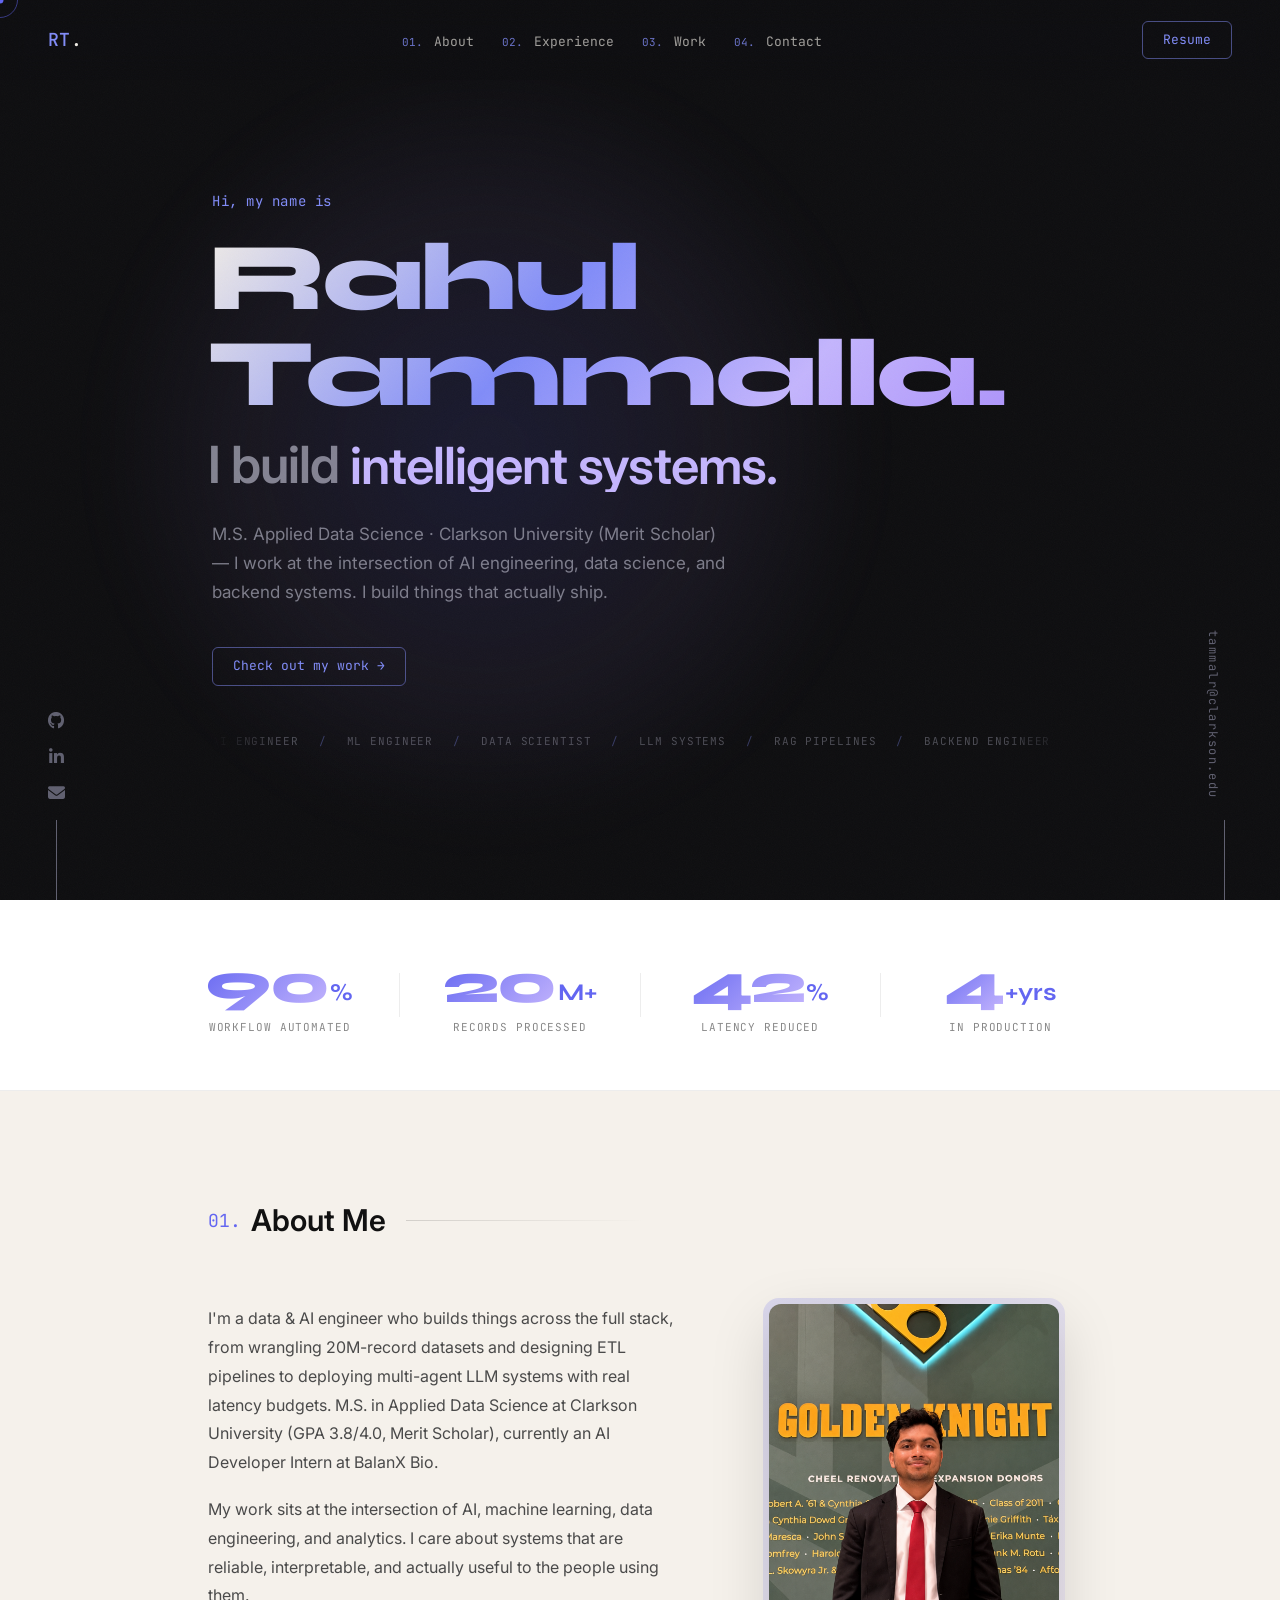
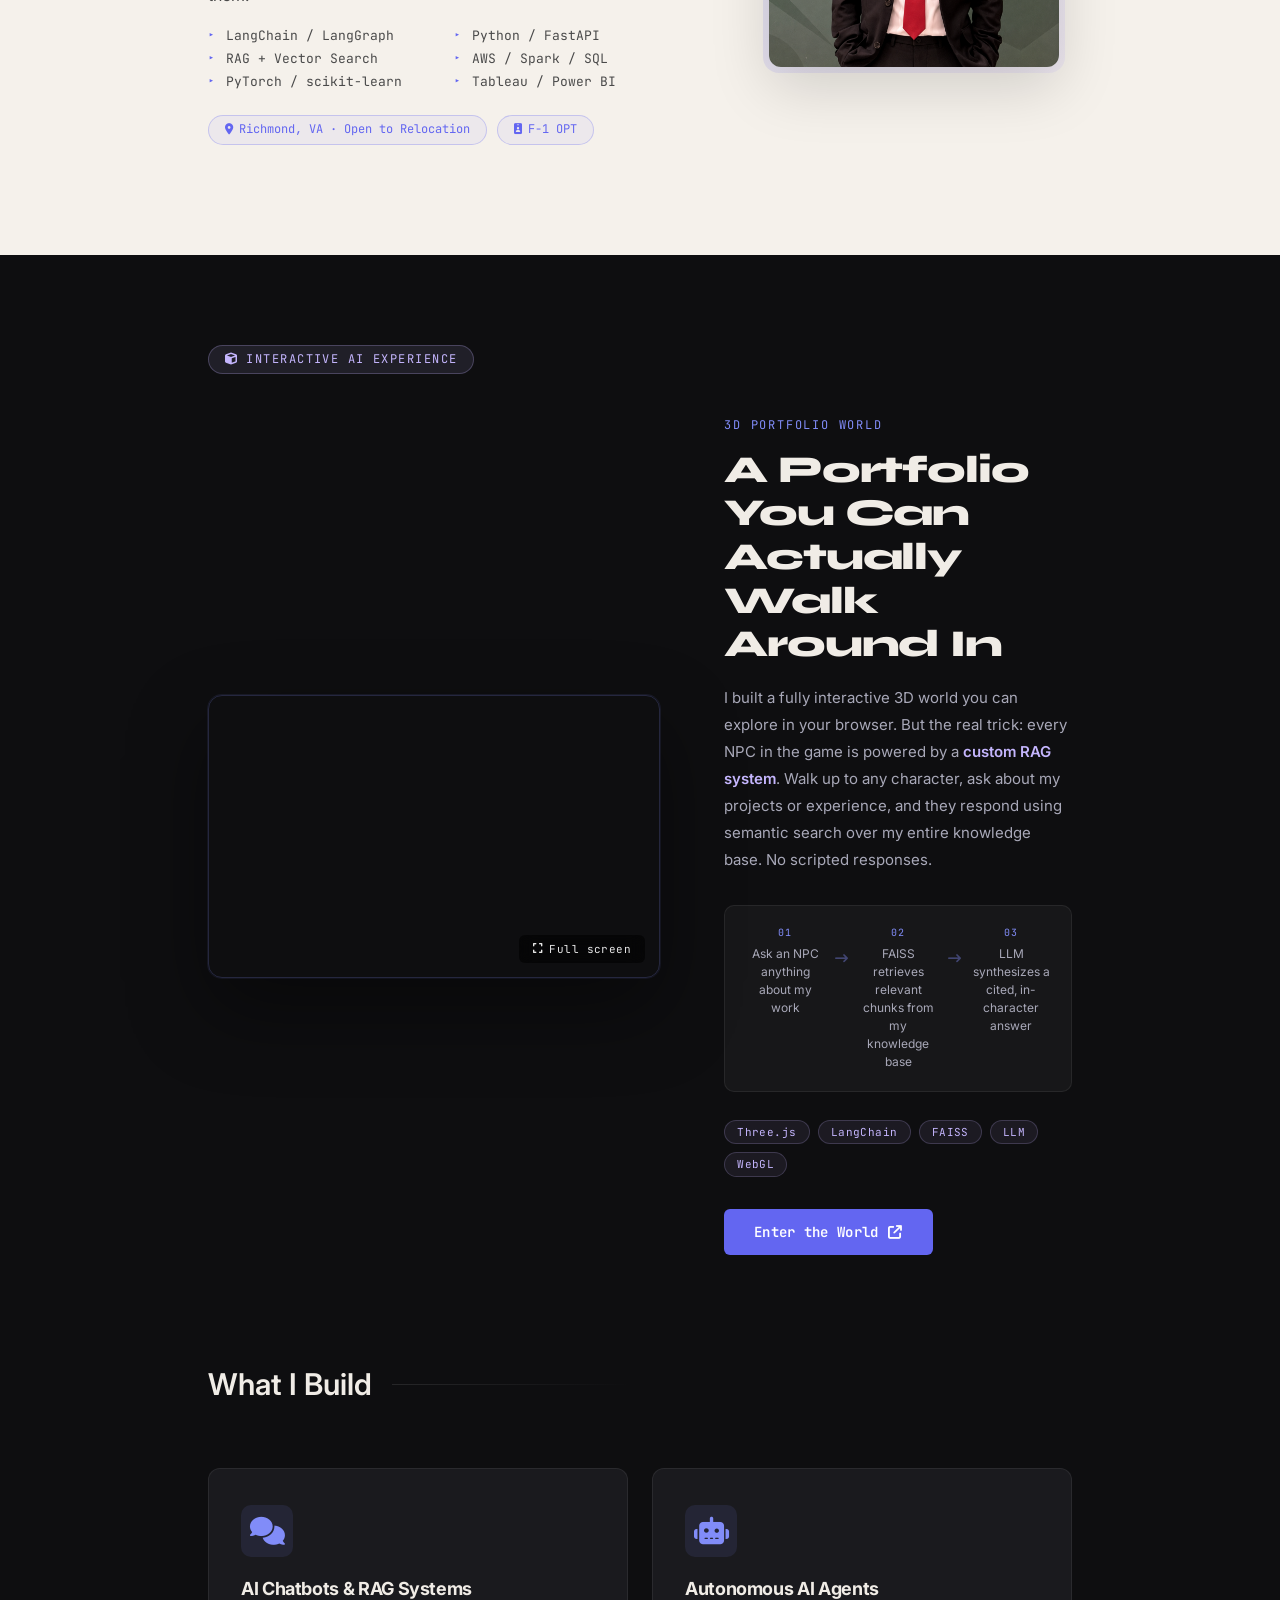
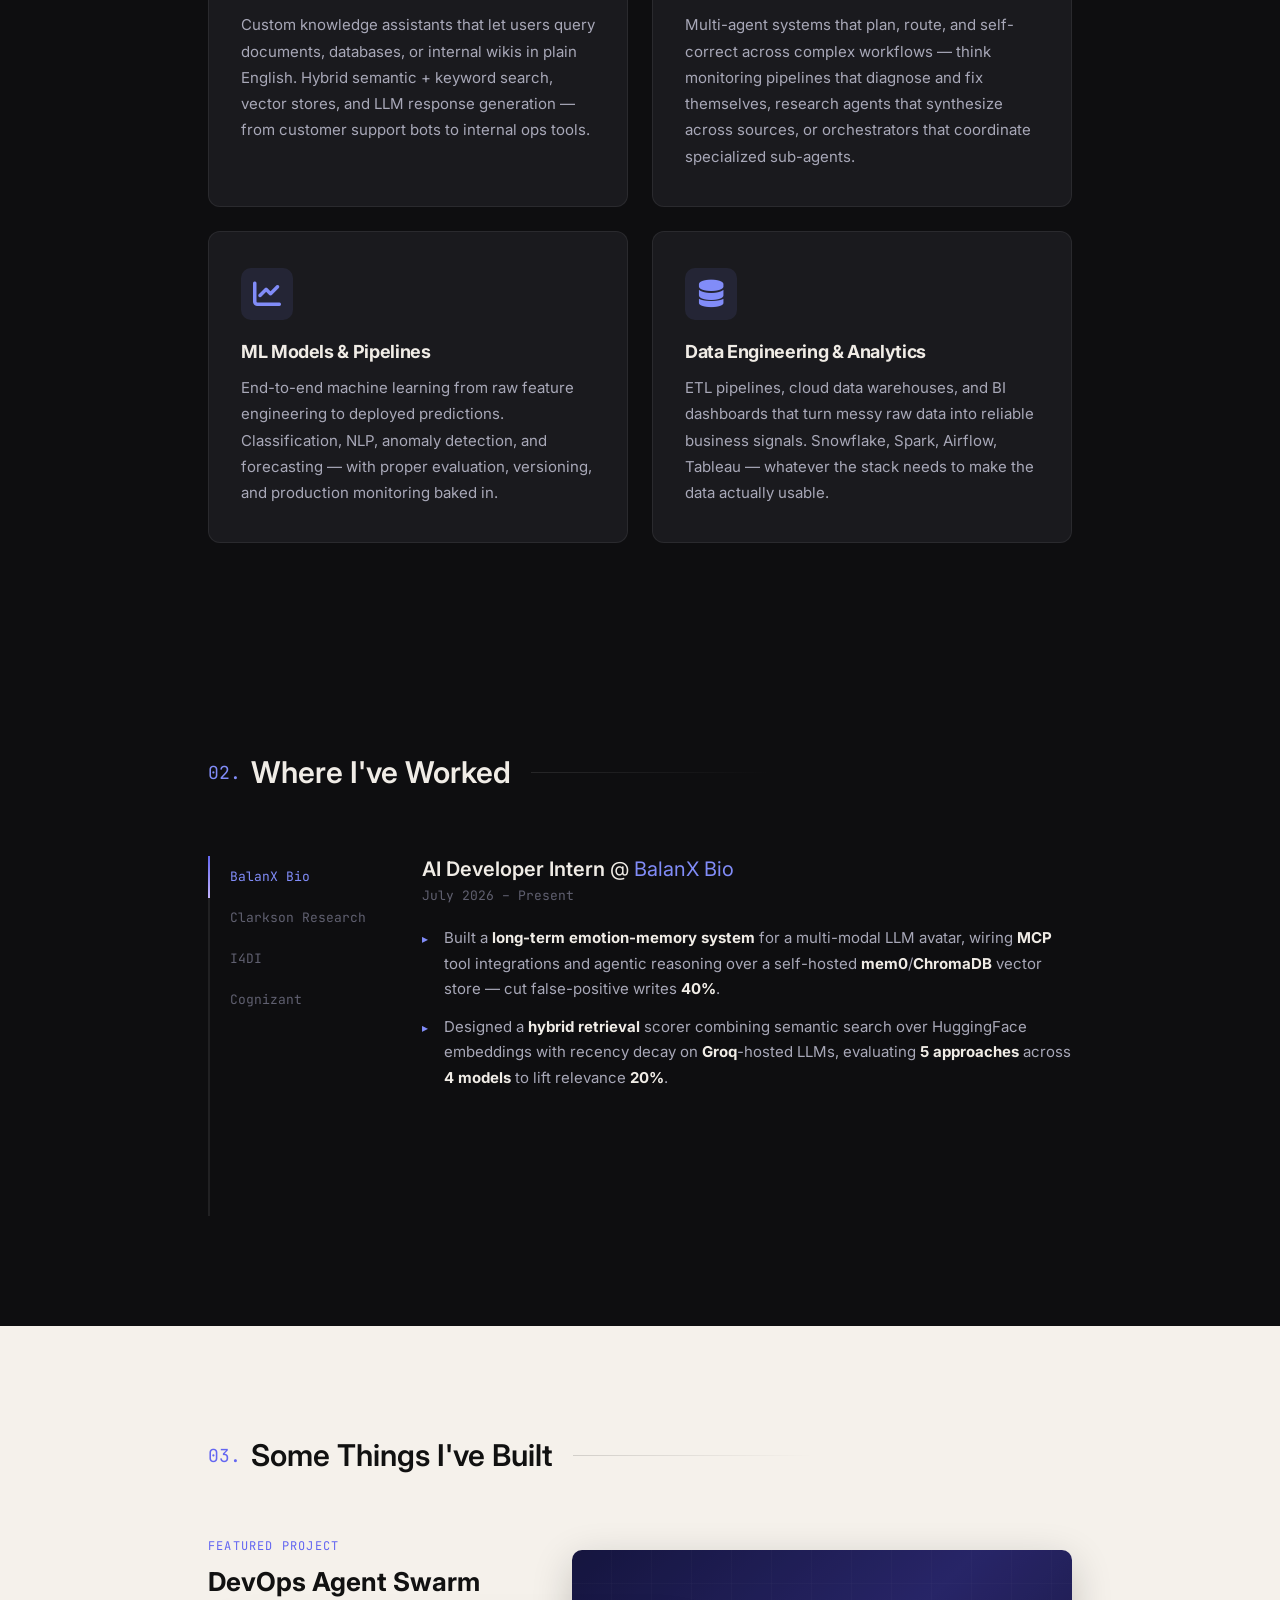
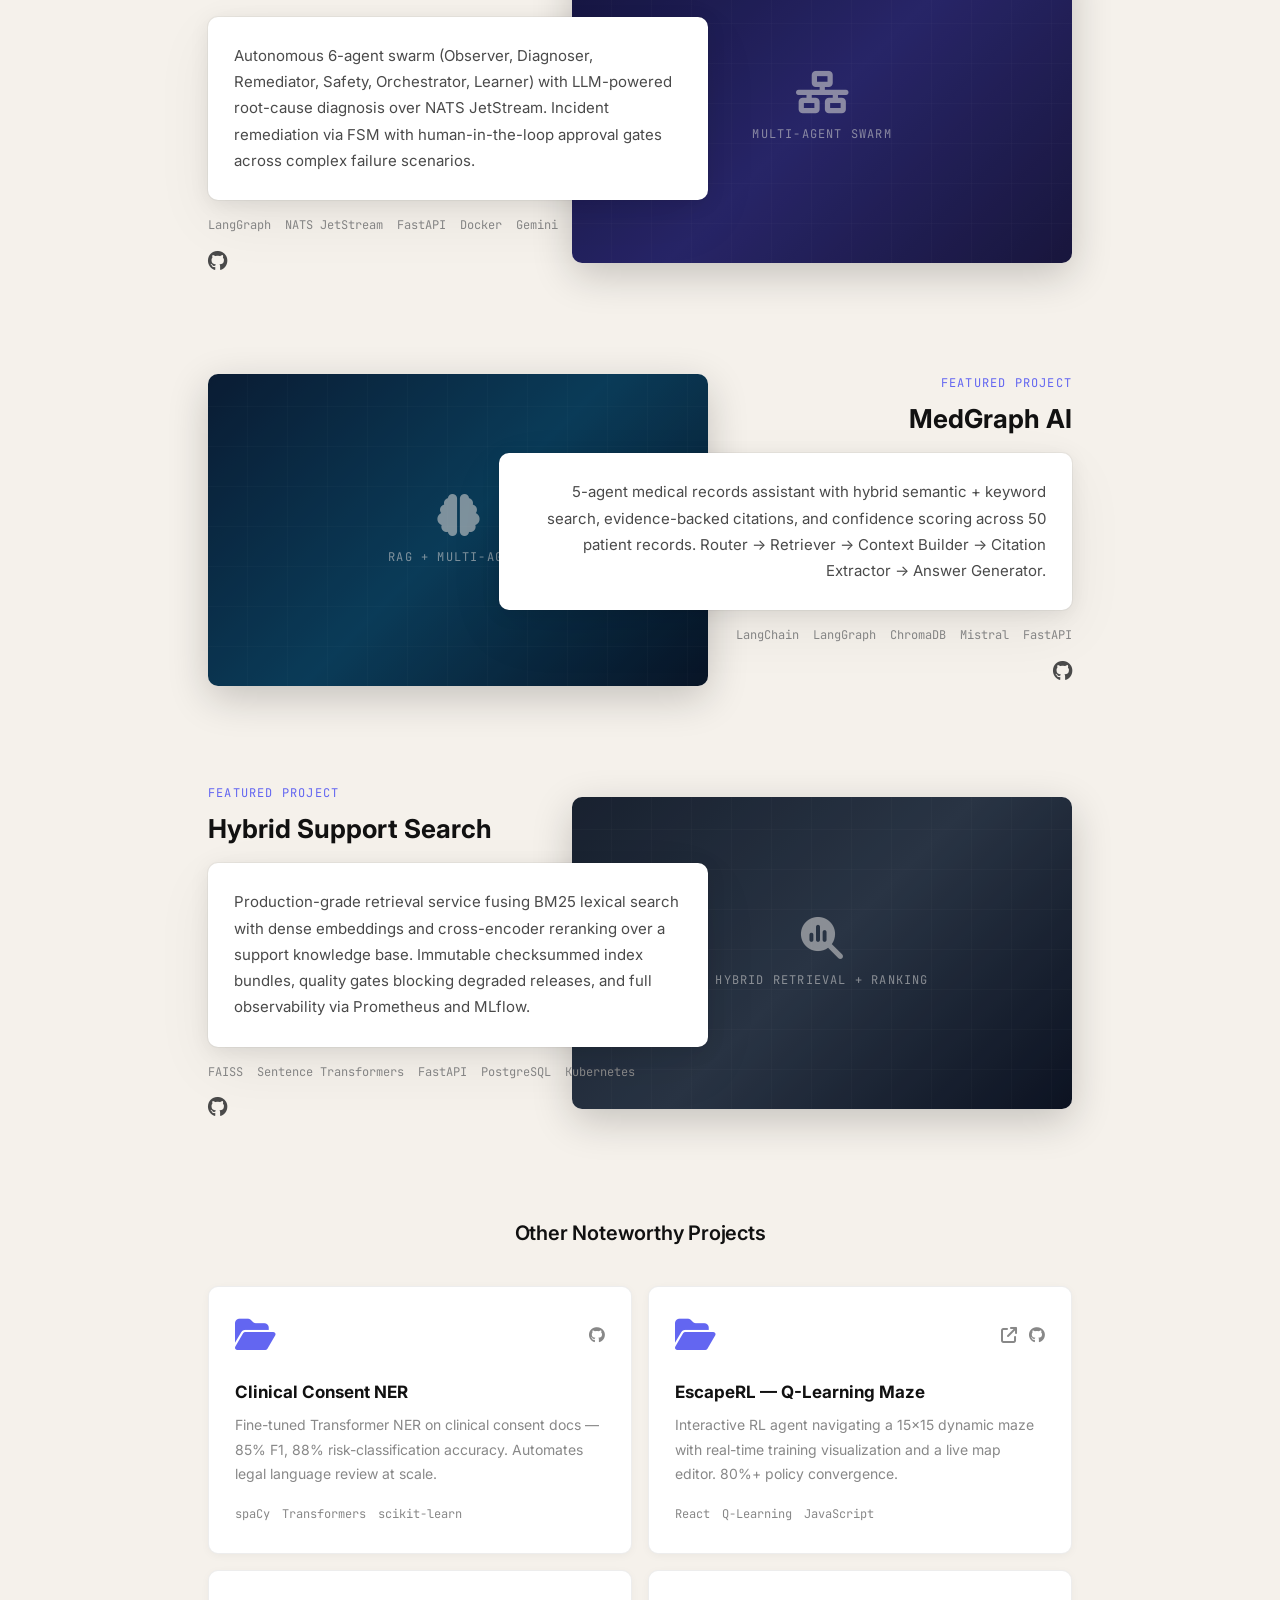
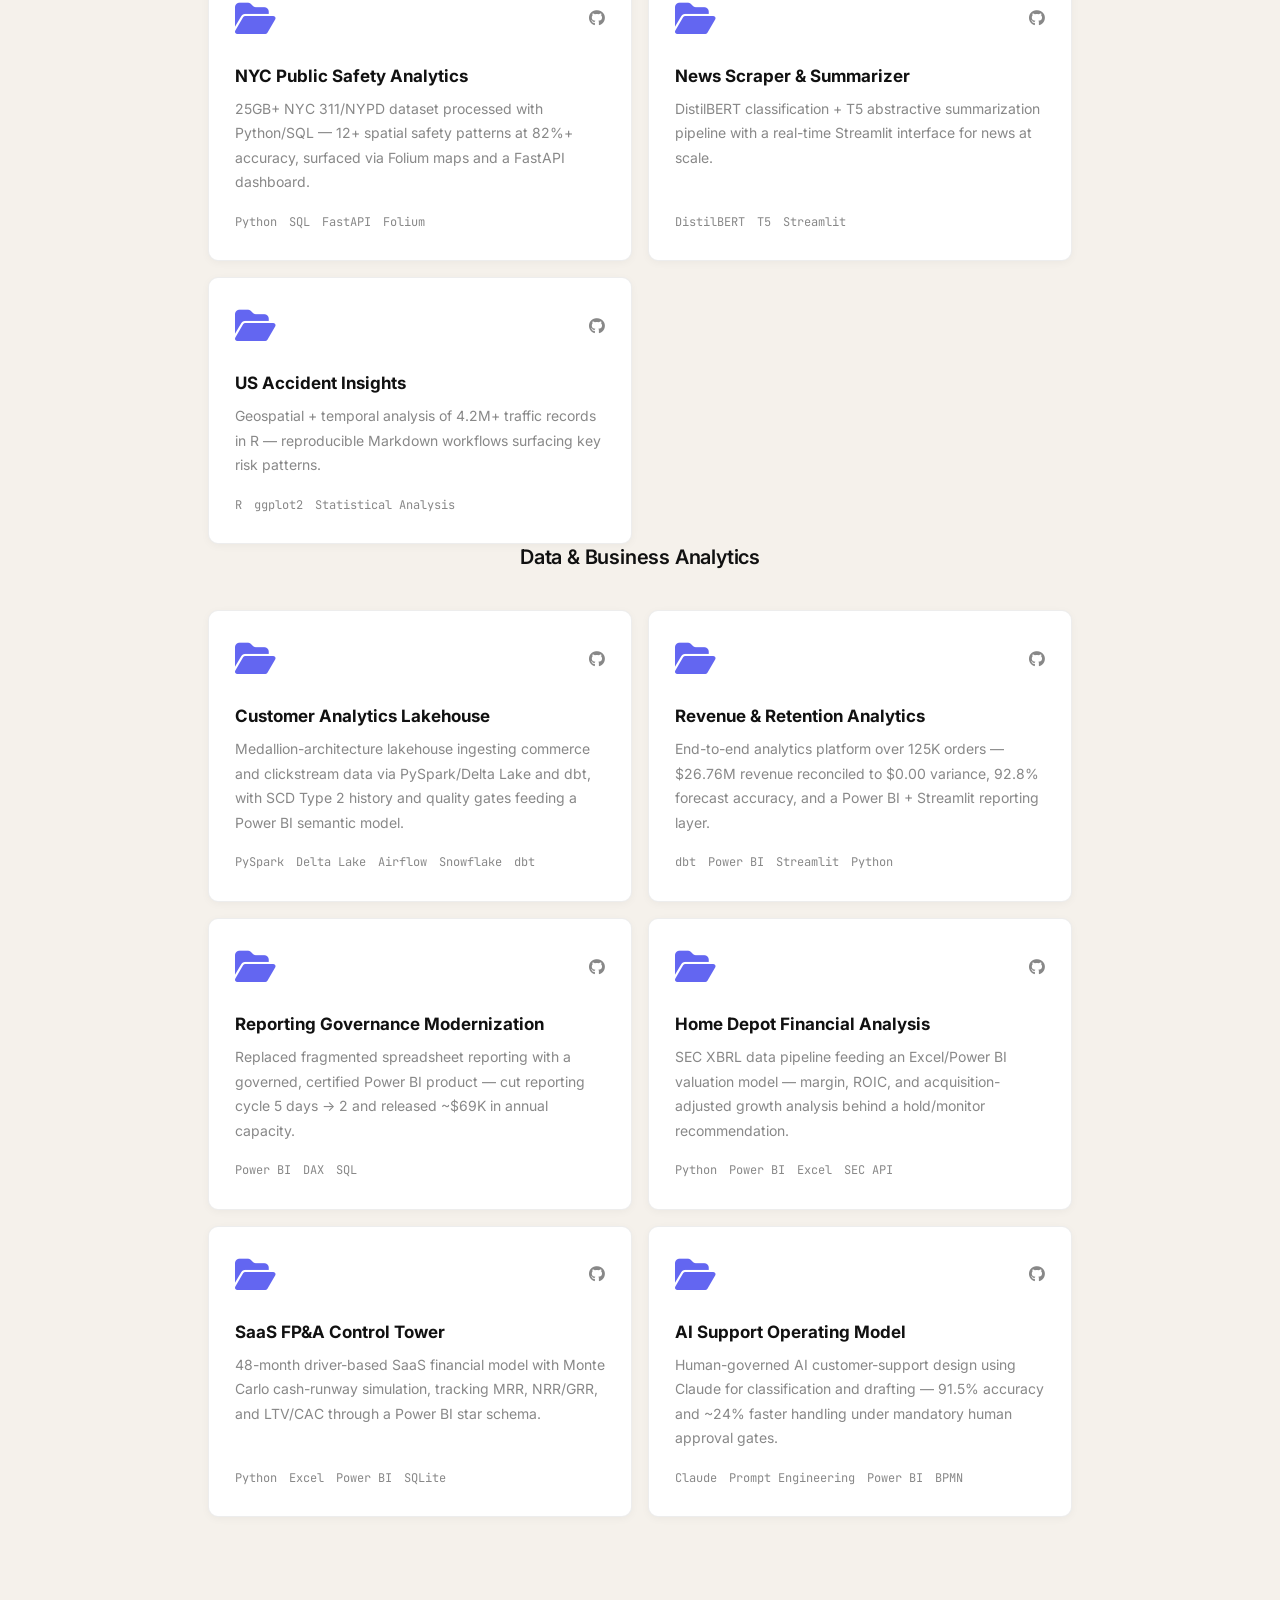
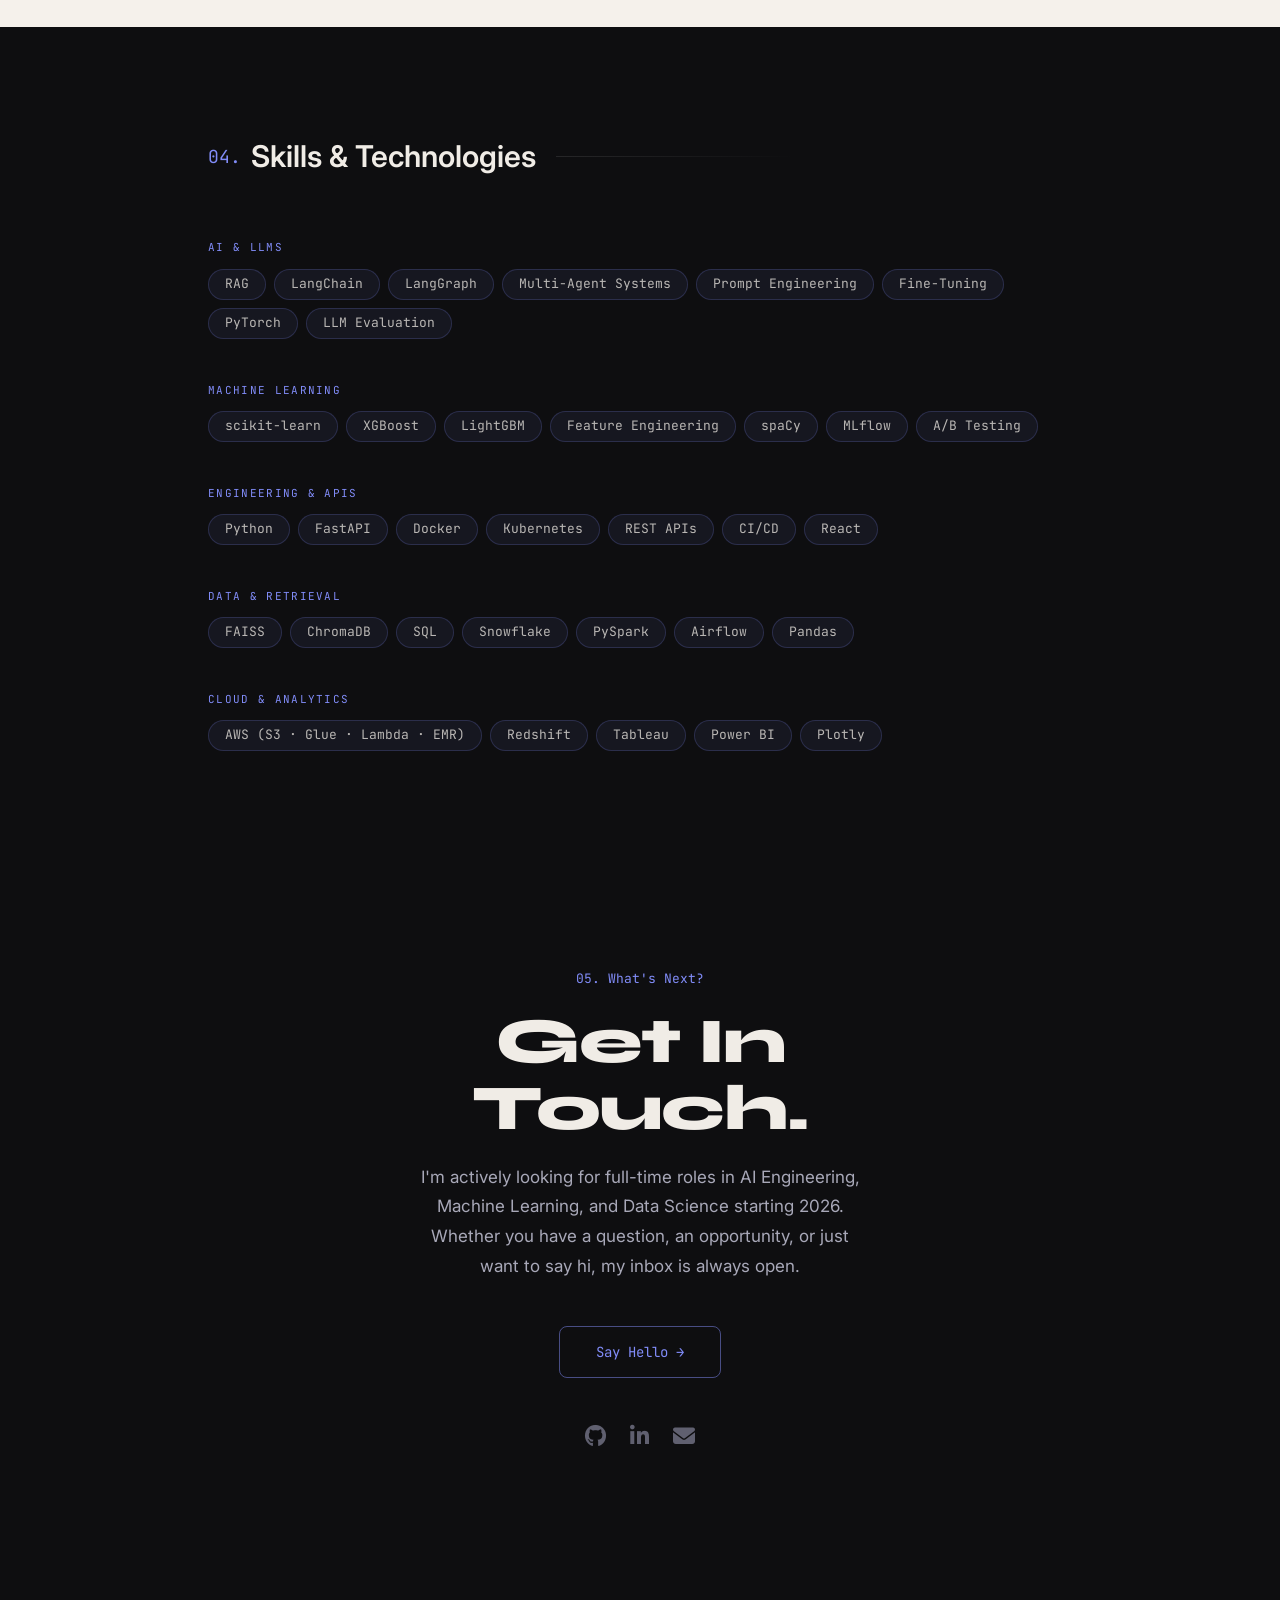
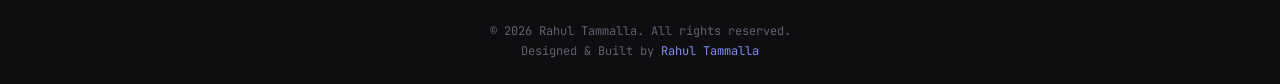
==== commit 2c6042f5: "Move DA/BA version to /da/ and enable AI resume - DA & BA portfolio now lives at /da/; root redirect" ====
--- a/ai/index.html
+++ b/ai/index.html
@@ -32,8 +32,7 @@
         <li><a href="#work"><span class="num">03.</span> Work</a></li>
         <li><a href="#contact"><span class="num">04.</span> Contact</a></li>
       </ul>
-      <!-- enable when PDF exists: <a href="../assets/download/Rahul_Resume_AI.pdf" class="btn-outline" download>Resume</a> -->
-      <span class="btn-outline btn-disabled" aria-disabled="true">Resume</span>
+      <a href="../assets/download/Rahul_Resume_AI.pdf" class="btn-outline" download>Resume</a>
       <button class="hamburger" id="hamburger" aria-label="Menu">
         <i class="fa-solid fa-bars" id="hamIcon"></i>
       </button>
@@ -50,8 +49,7 @@
         <li><a href="#work" class="drawer-link"><span>03.</span> Work</a></li>
         <li><a href="#contact" class="drawer-link"><span>04.</span> Contact</a></li>
       </ol>
-      <!-- enable when PDF exists: <a href="../assets/download/Rahul_Resume_AI.pdf" class="btn-outline drawer-resume" download>Resume</a> -->
-      <span class="btn-outline drawer-resume btn-disabled" aria-disabled="true">Resume</span>
+      <a href="../assets/download/Rahul_Resume_AI.pdf" class="btn-outline drawer-resume" download>Resume</a>
     </nav>
   </div>
   <div class="drawer-overlay" id="drawerOverlay"></div>
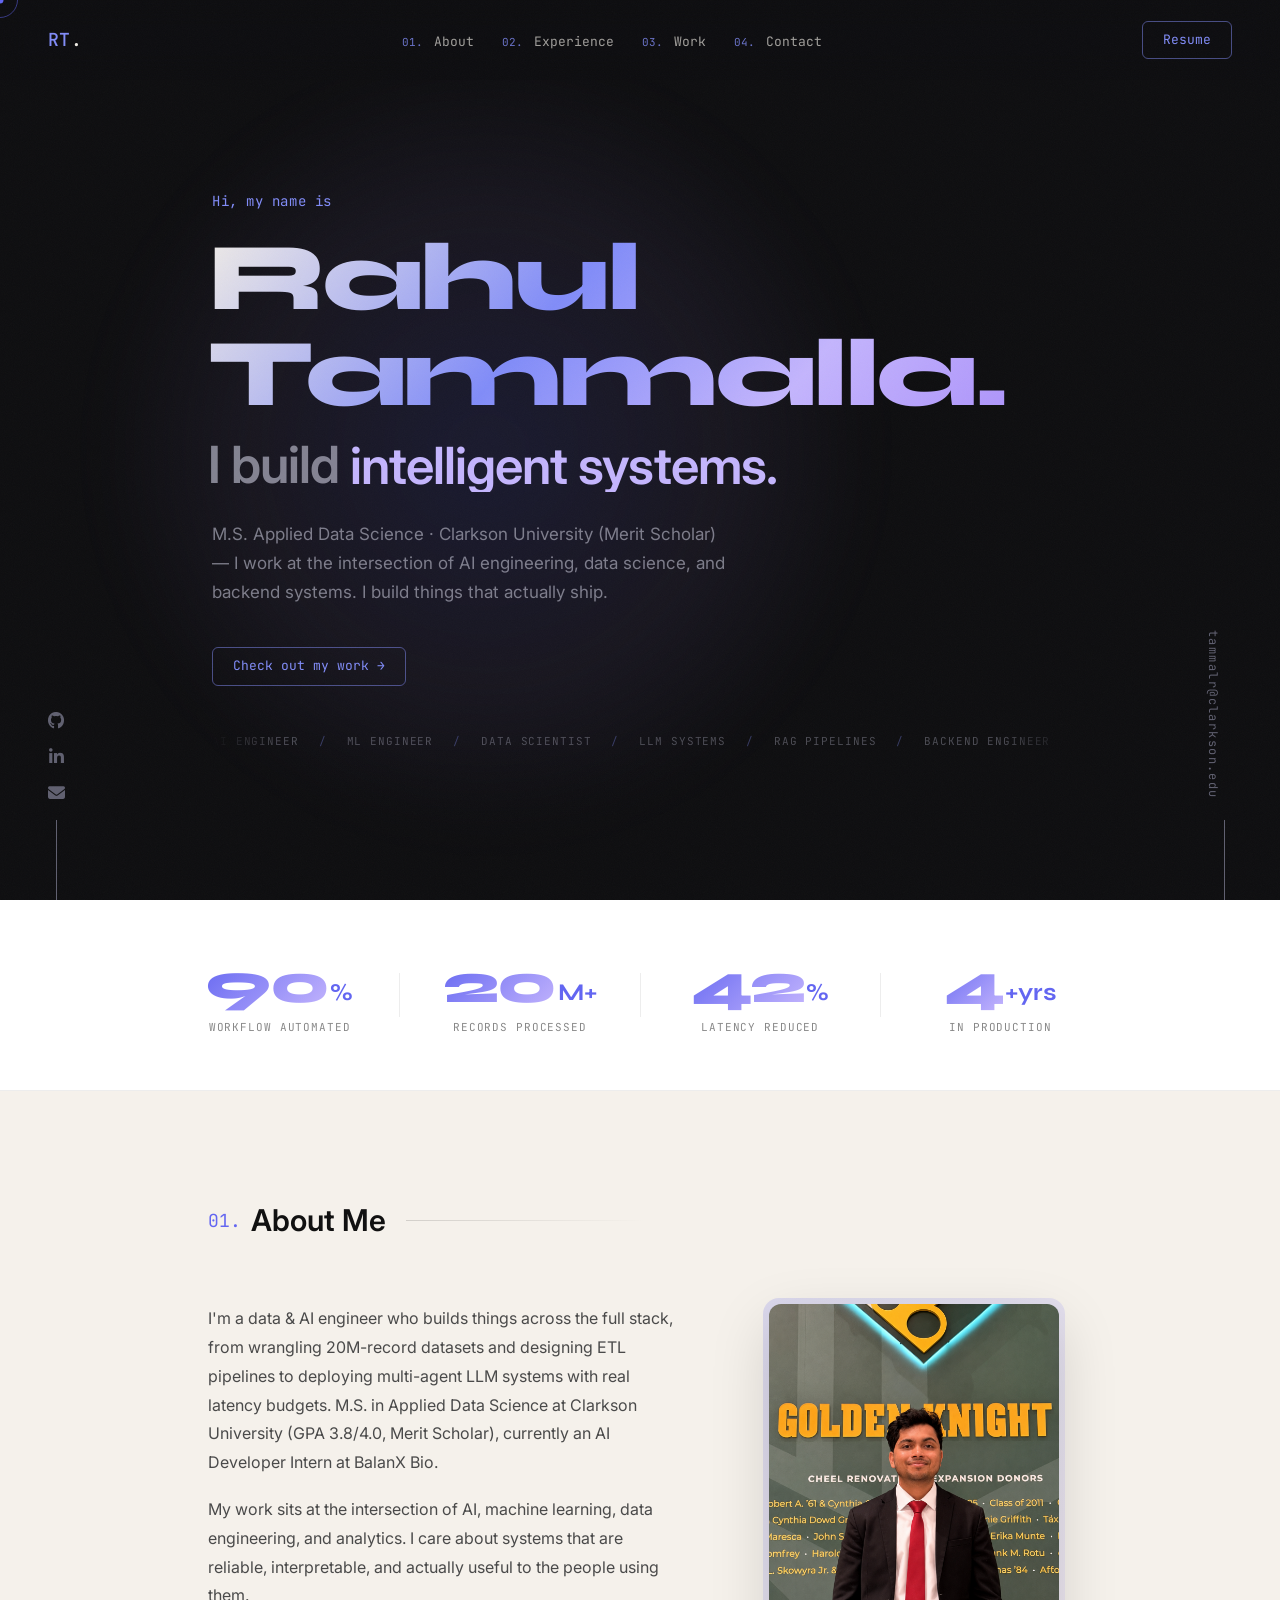
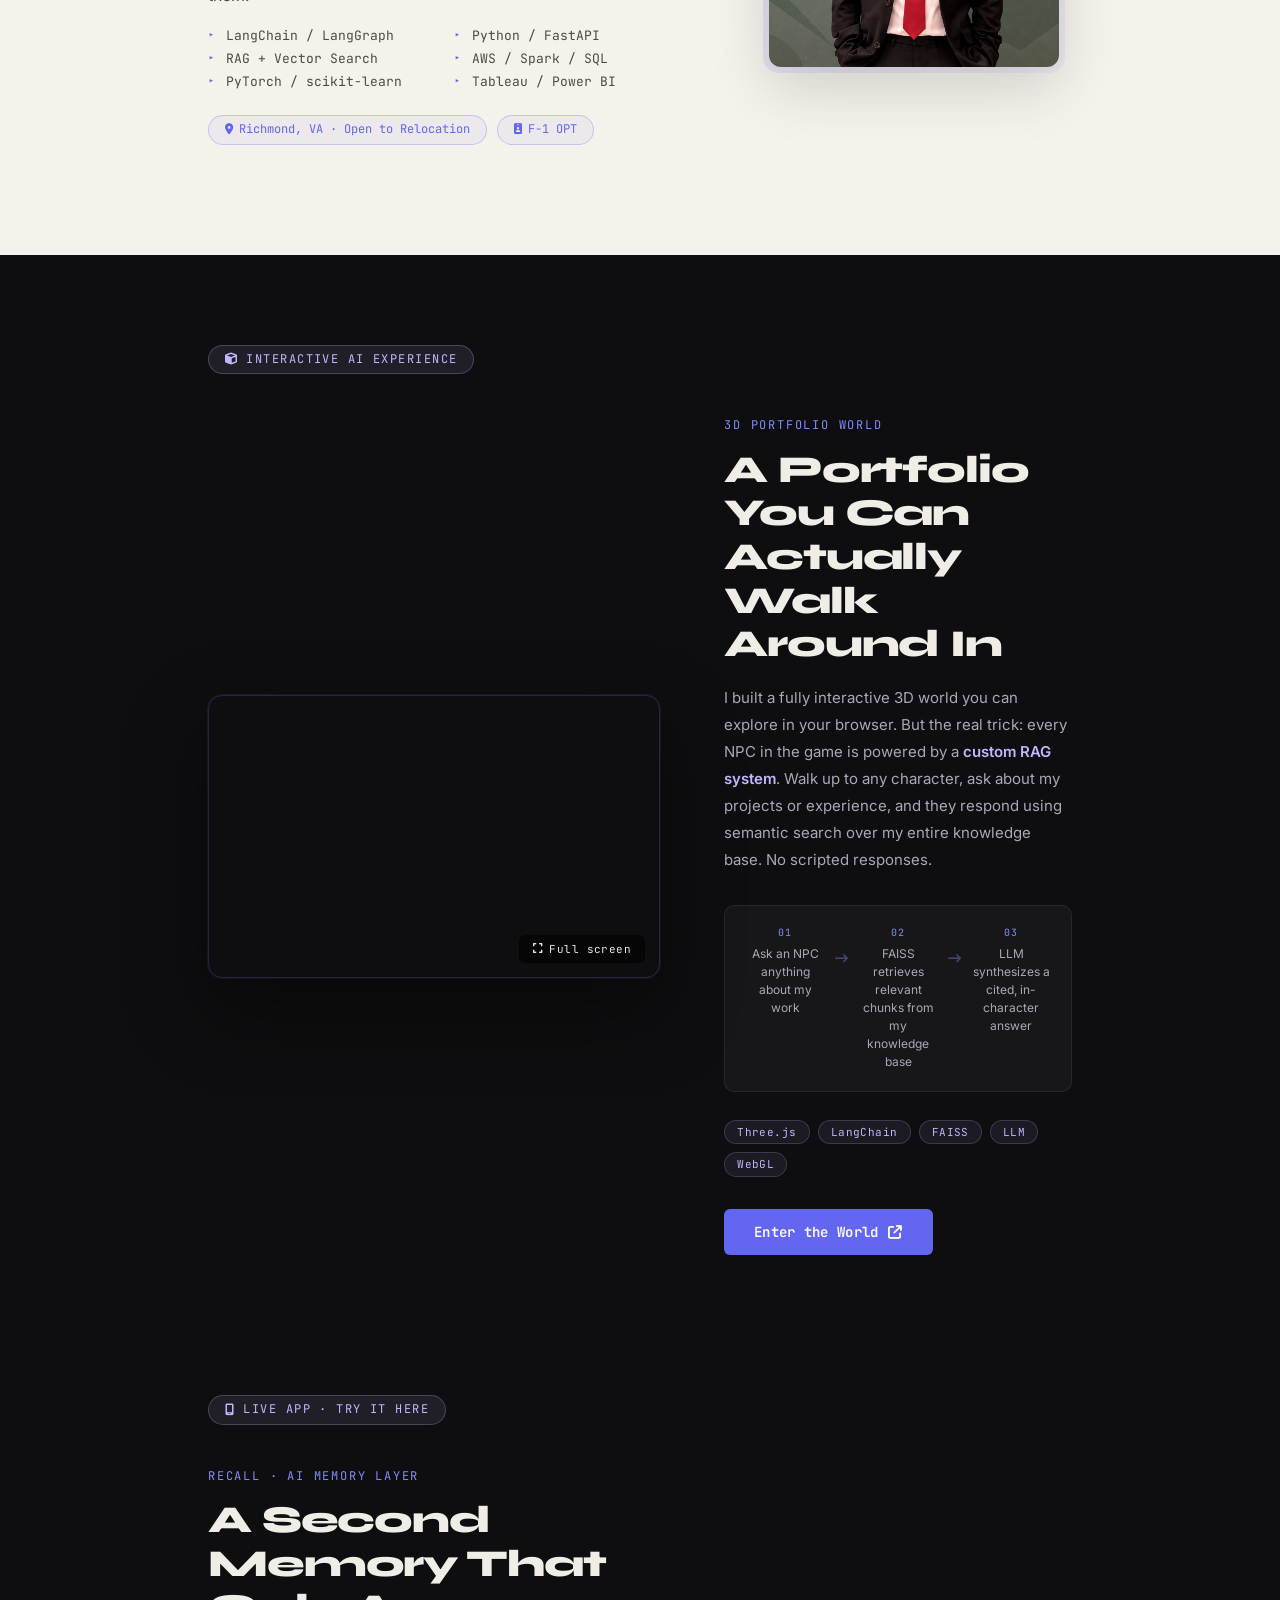
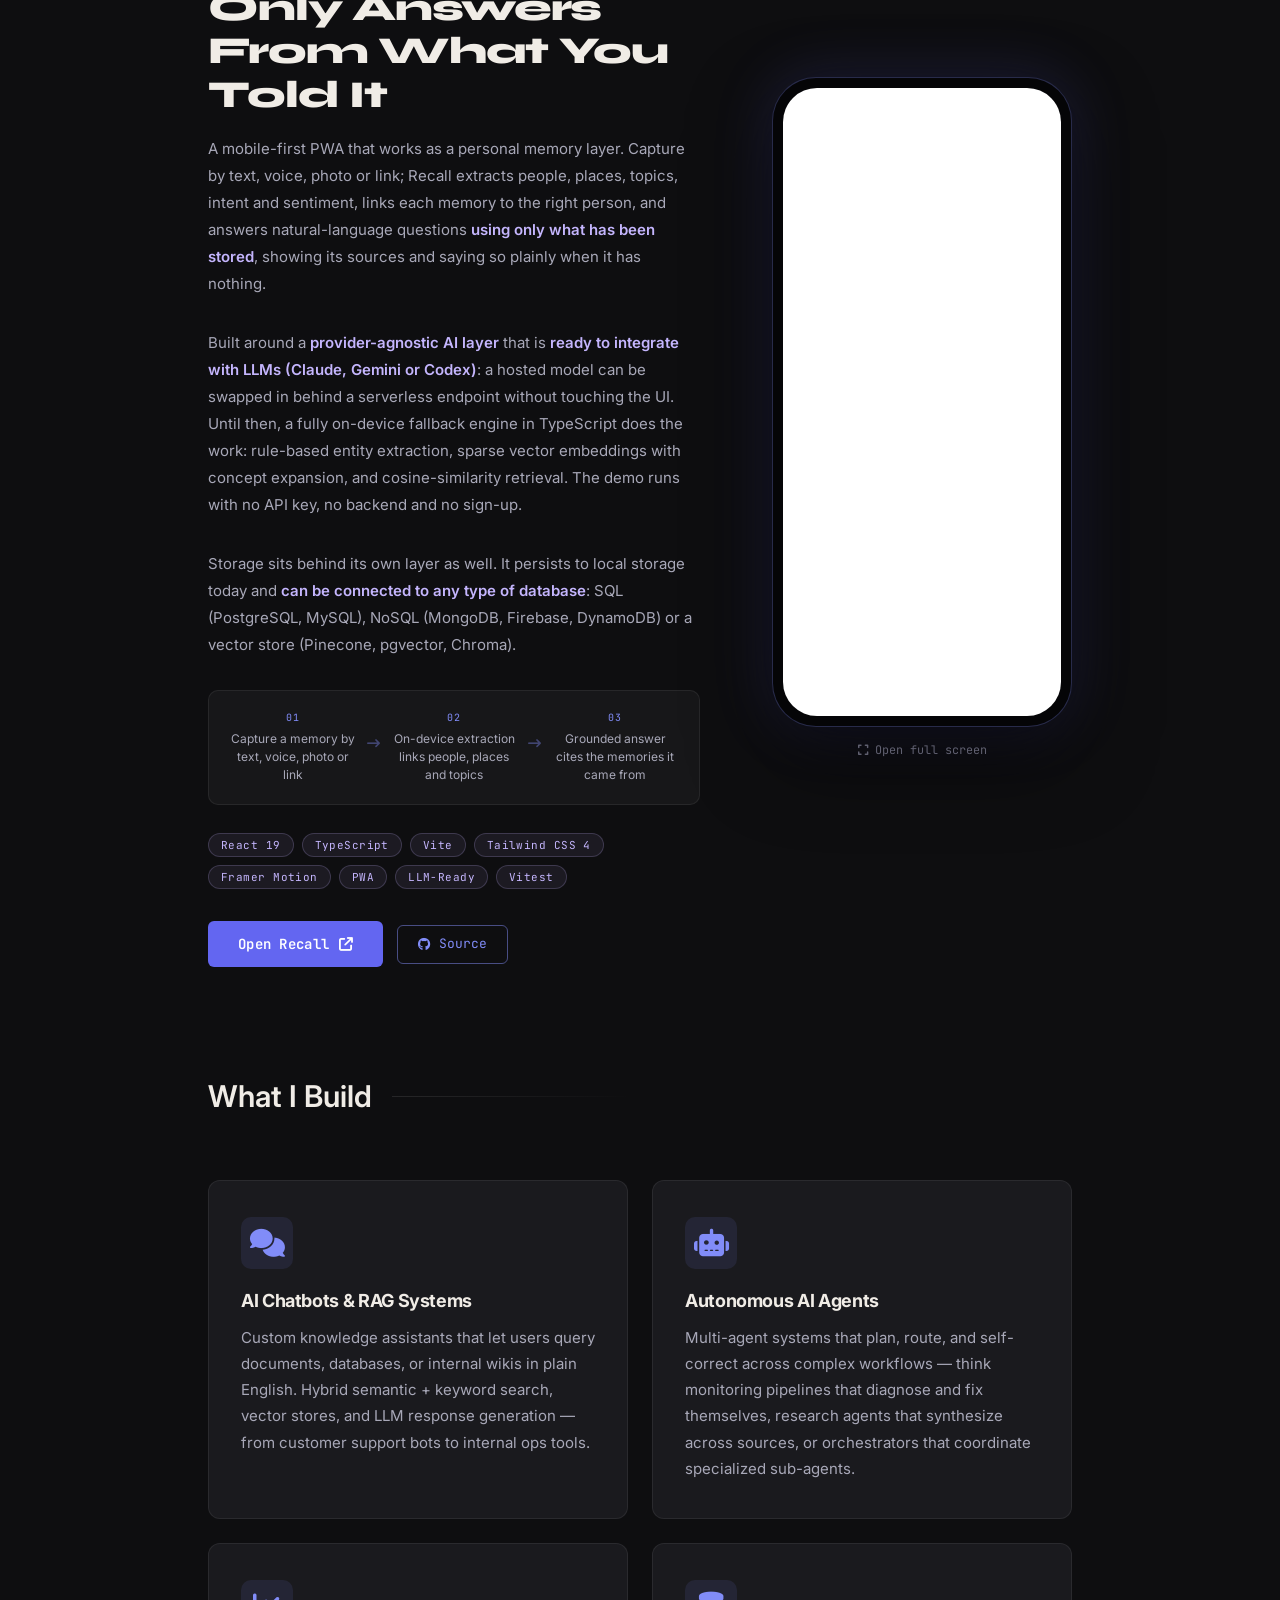
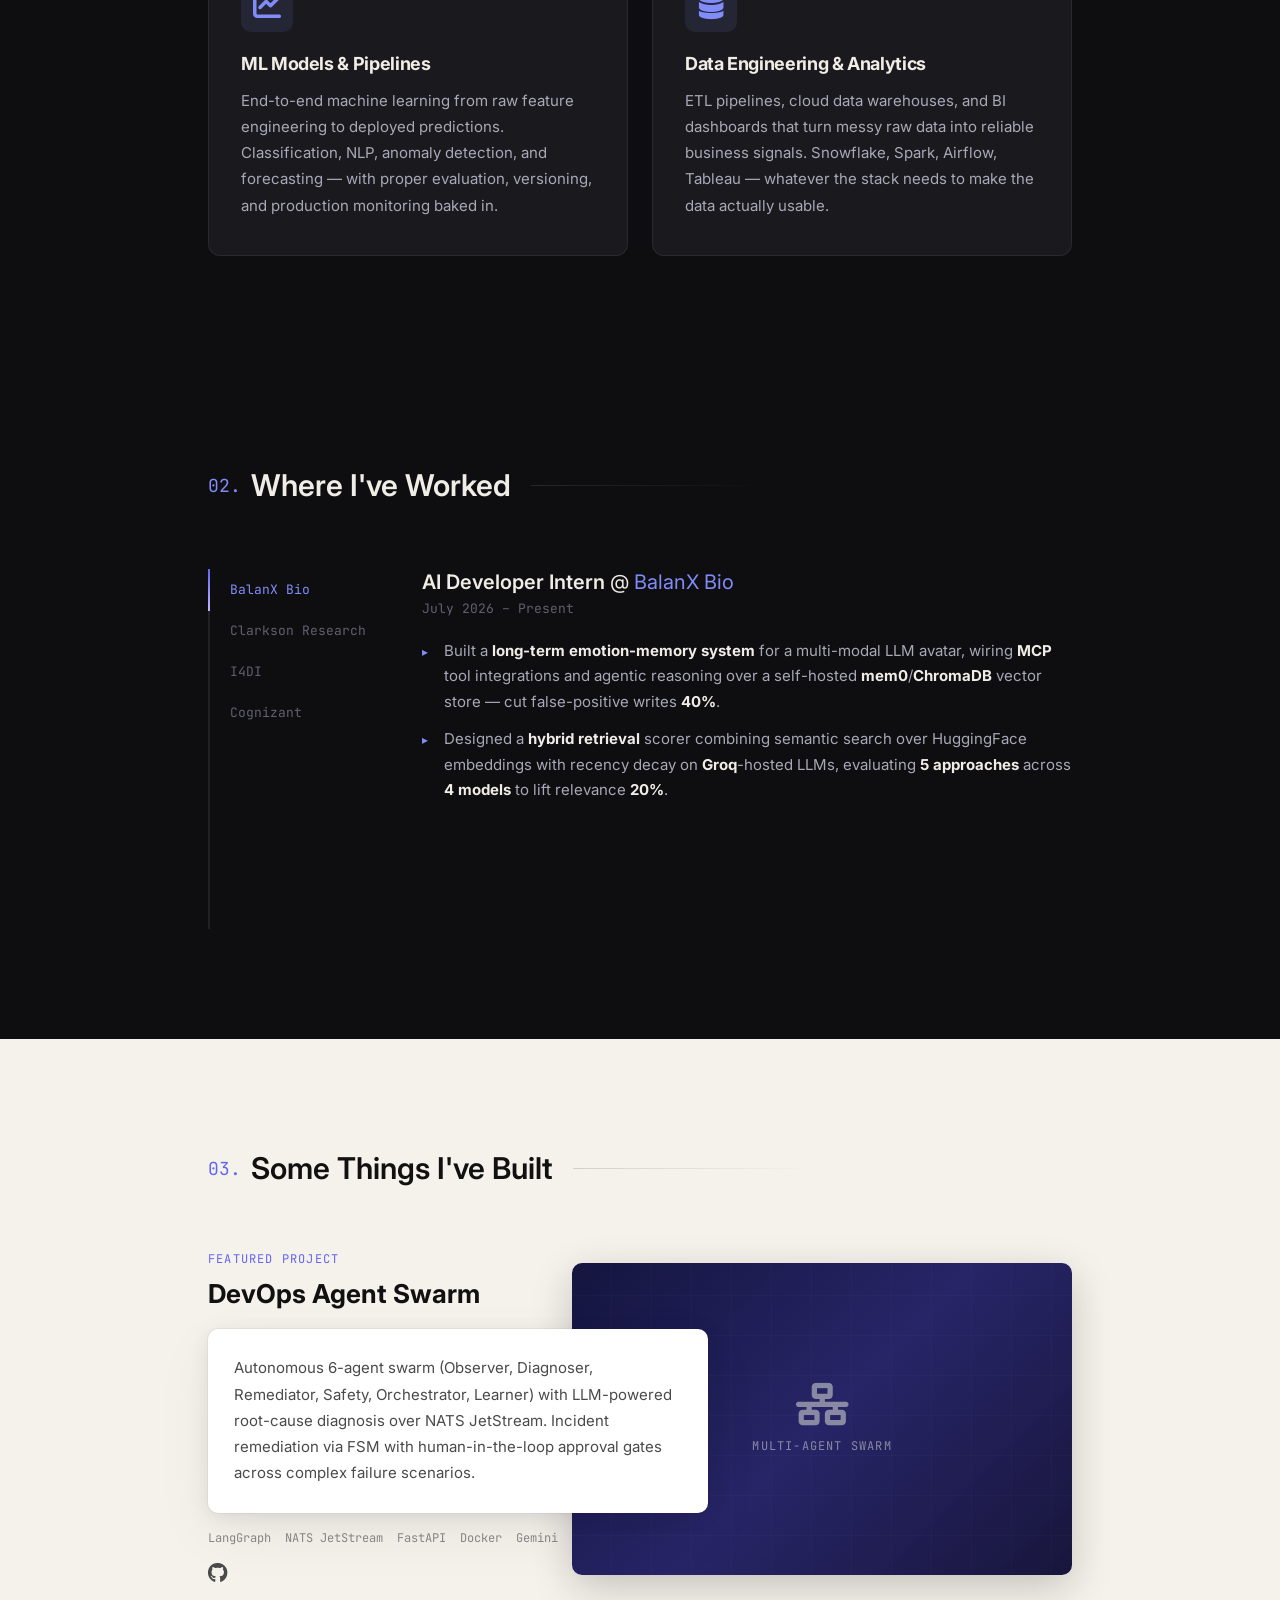
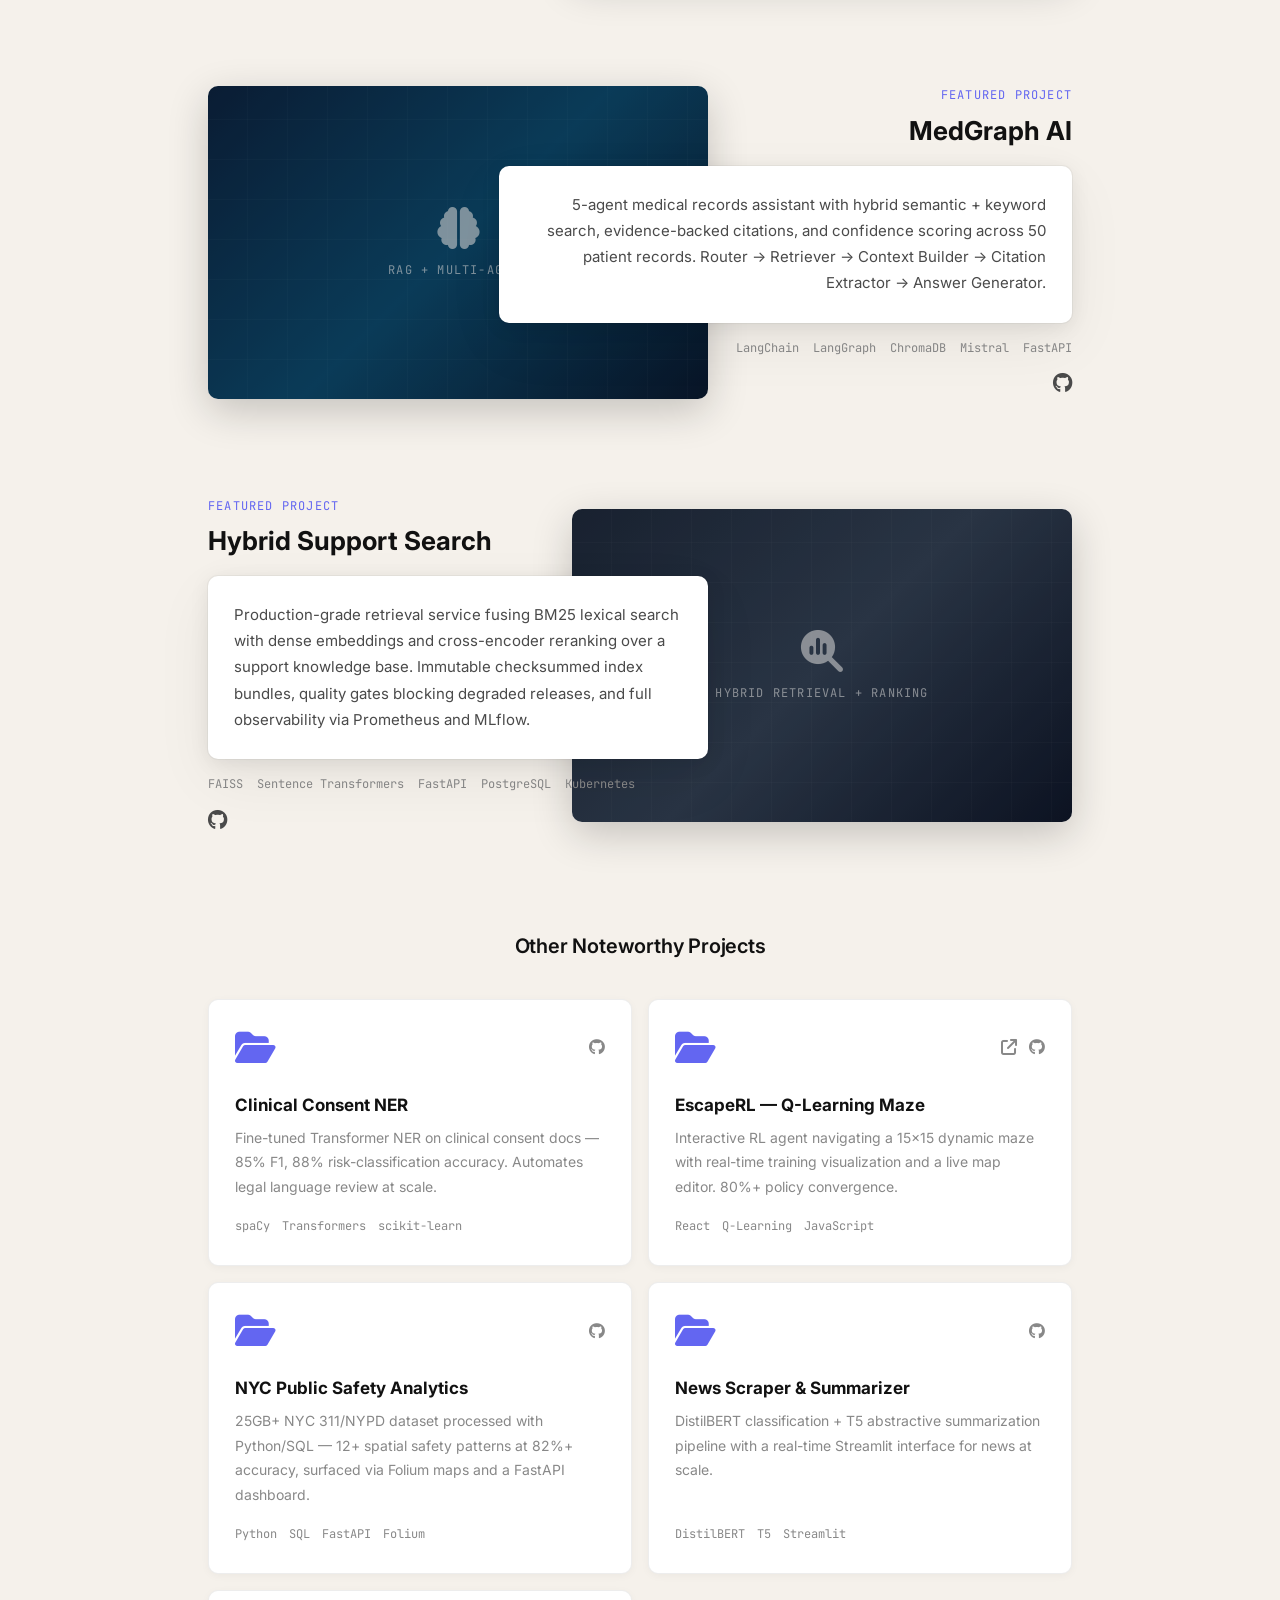
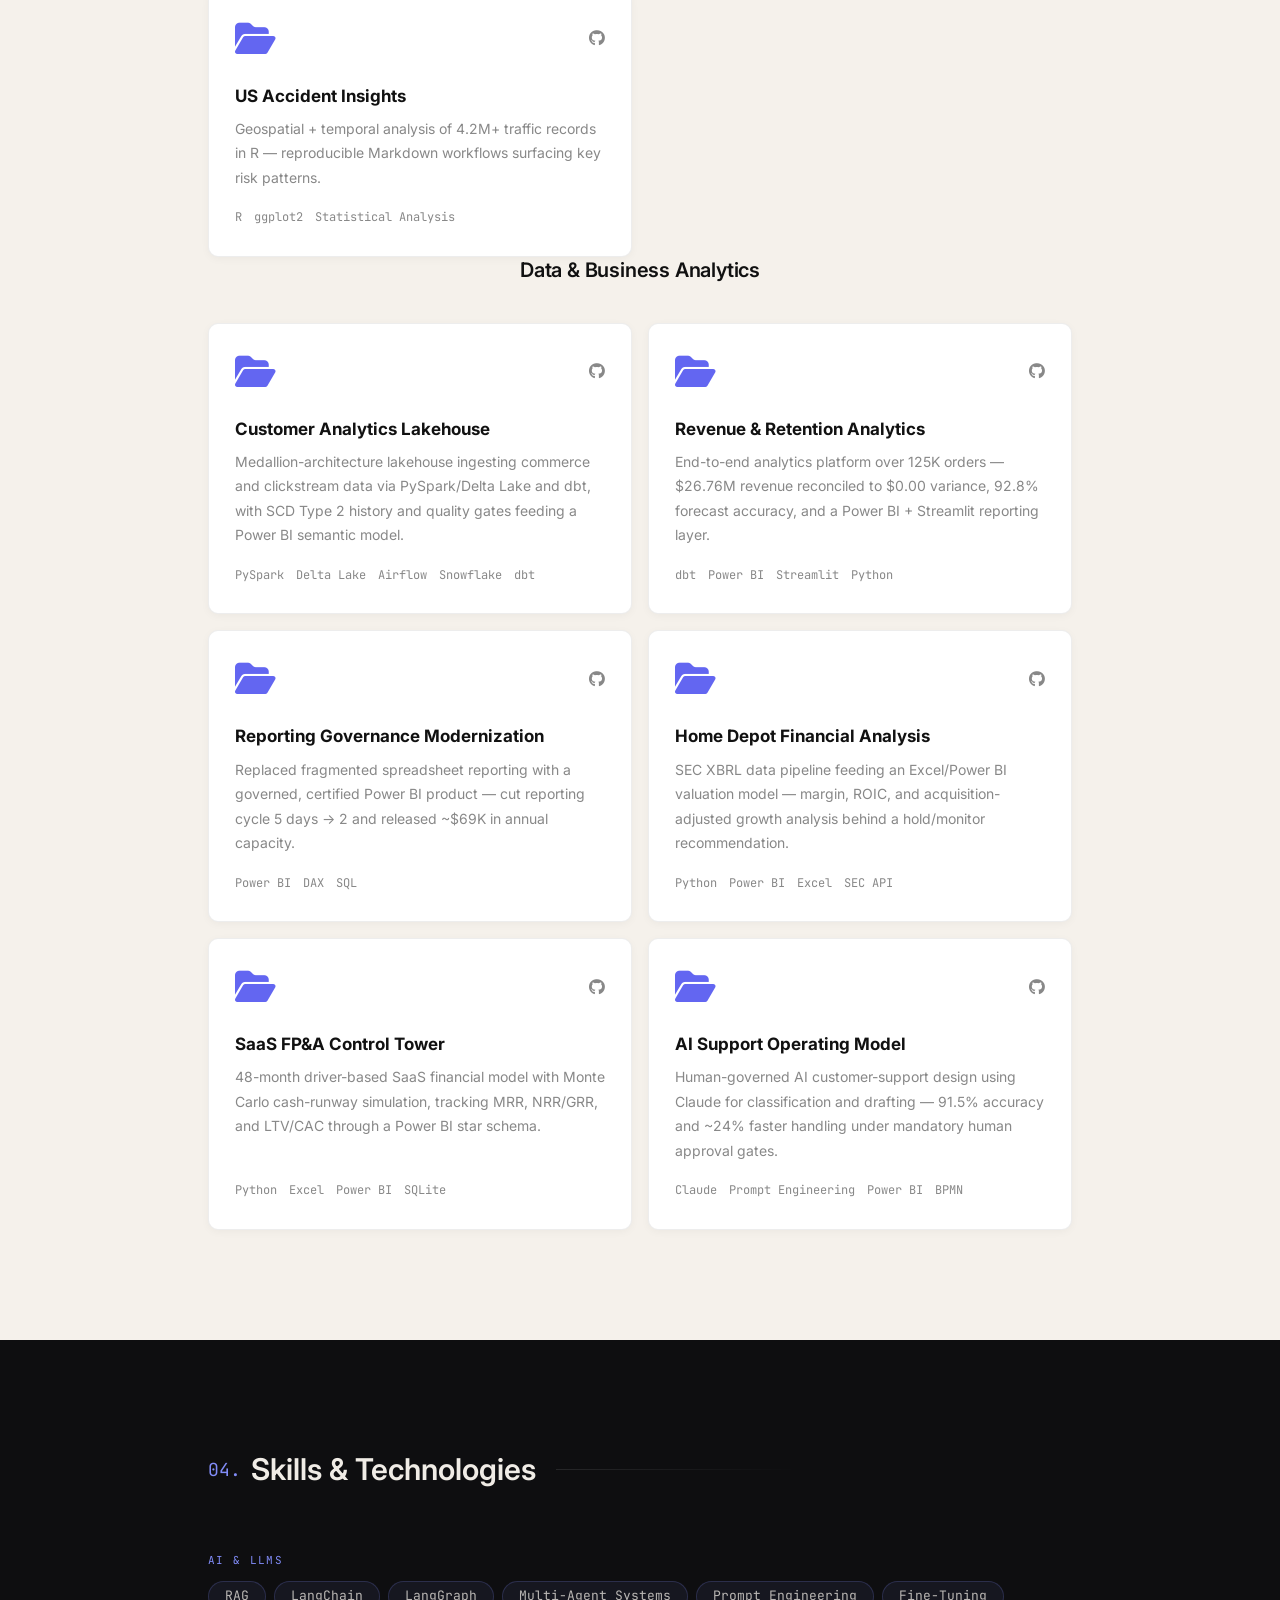
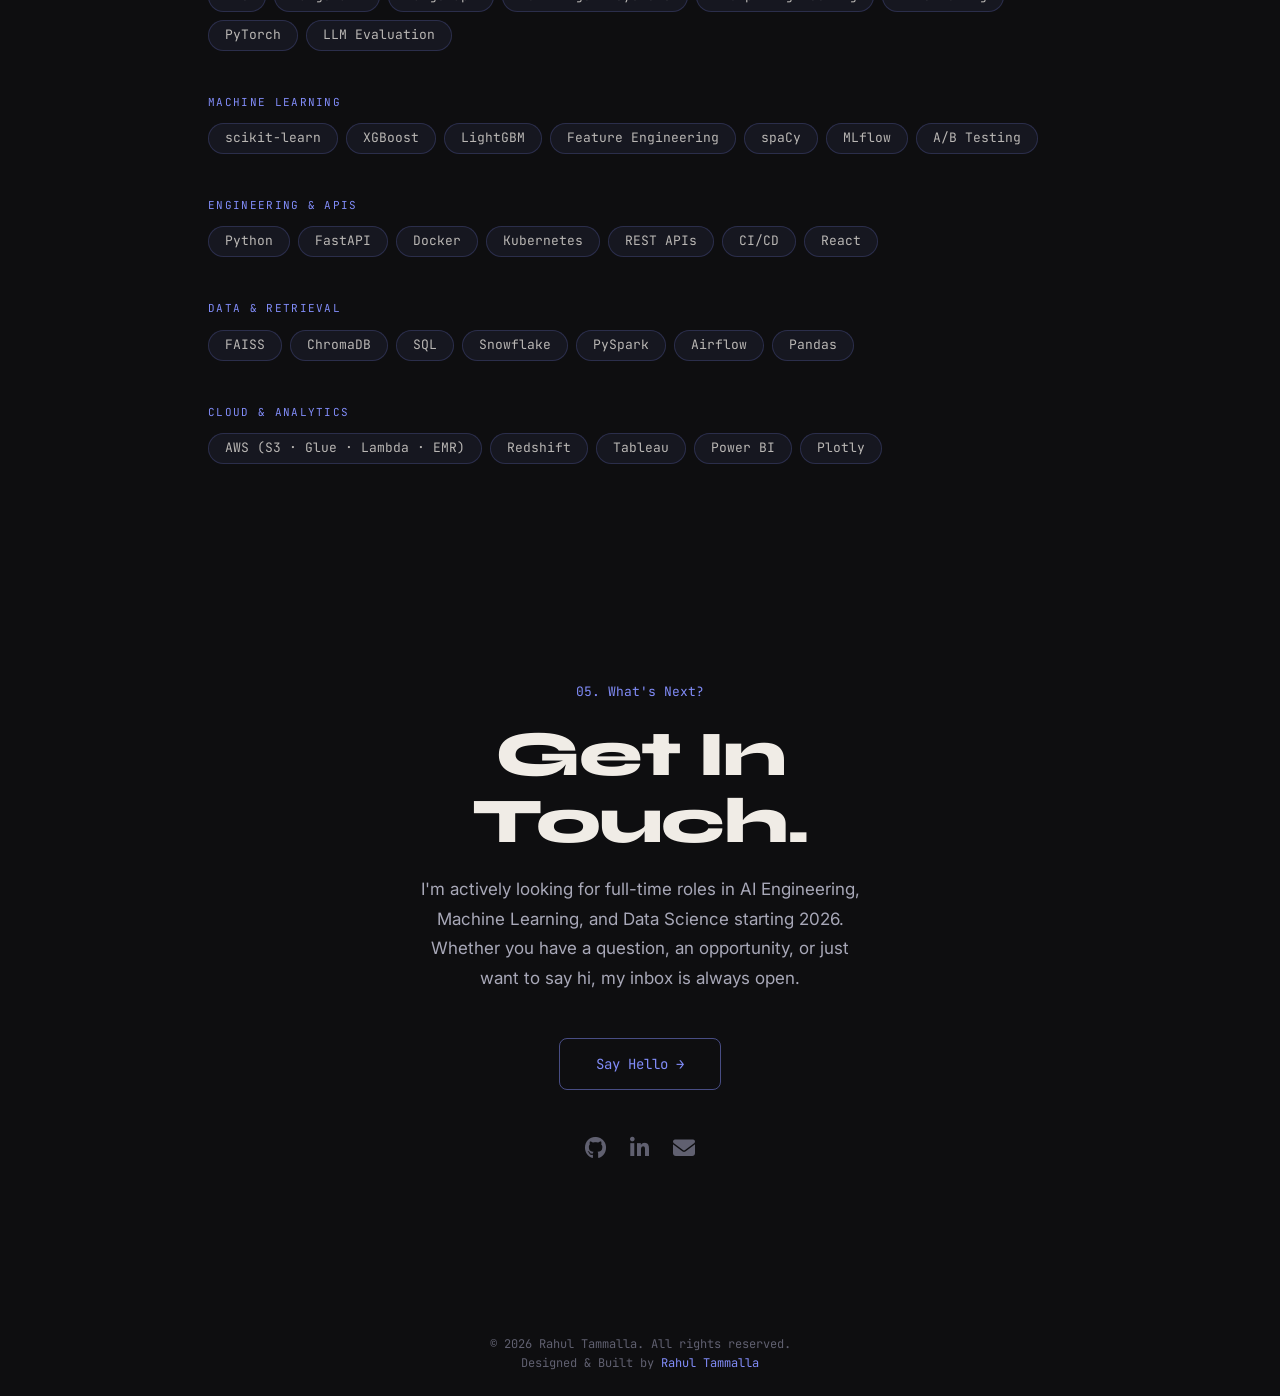
==== commit ce6b919c: "Add Recall AI memory app to all three portfolios - /ai/: live phone-frame preview section directly b" ====
--- a/ai/index.html
+++ b/ai/index.html
@@ -248,6 +248,77 @@
 
 
     <!-- ============================================================
+         RECALL — AI Memory Layer (live phone preview)
+    ============================================================ -->
+    <section class="section section-dark recall-section">
+      <div class="container">
+
+        <div class="world-eyebrow reveal">
+          <span class="world-badge"><i class="fa-solid fa-mobile-screen"></i> Live App &middot; Try It Here</span>
+        </div>
+
+        <div class="recall-inner">
+
+          <!-- copy — left -->
+          <div class="world-text reveal">
+            <p class="world-overline">Recall &middot; AI Memory Layer</p>
+            <h2 class="world-title">A Second Memory That Only Answers From What You Told It</h2>
+            <p class="world-desc">A mobile-first PWA that works as a personal memory layer. Capture by text, voice, photo or link; Recall extracts people, places, topics, intent and sentiment, links each memory to the right person, and answers natural-language questions <strong>using only what has been stored</strong>, showing its sources and saying so plainly when it has nothing.</p>
+            <p class="world-desc">Built around a <strong>provider-agnostic AI layer</strong> that is <strong>ready to integrate with LLMs (Claude, Gemini or Codex)</strong>: a hosted model can be swapped in behind a serverless endpoint without touching the UI. Until then, a fully on-device fallback engine in TypeScript does the work: rule-based entity extraction, sparse vector embeddings with concept expansion, and cosine-similarity retrieval. The demo runs with no API key, no backend and no sign-up.</p>
+            <p class="world-desc">Storage sits behind its own layer as well. It persists to local storage today and <strong>can be connected to any type of database</strong>: SQL (PostgreSQL, MySQL), NoSQL (MongoDB, Firebase, DynamoDB) or a vector store (Pinecone, pgvector, Chroma).</p>
+
+            <div class="rag-flow">
+              <div class="rag-step">
+                <span class="rag-num">01</span>
+                <p>Capture a memory by text, voice, photo or link</p>
+              </div>
+              <div class="rag-arrow"><i class="fa-solid fa-arrow-right-long"></i></div>
+              <div class="rag-step">
+                <span class="rag-num">02</span>
+                <p>On-device extraction links people, places and topics</p>
+              </div>
+              <div class="rag-arrow"><i class="fa-solid fa-arrow-right-long"></i></div>
+              <div class="rag-step">
+                <span class="rag-num">03</span>
+                <p>Grounded answer cites the memories it came from</p>
+              </div>
+            </div>
+
+            <ul class="world-tech-tags">
+              <li>React 19</li><li>TypeScript</li><li>Vite</li><li>Tailwind CSS 4</li><li>Framer Motion</li><li>PWA</li><li>LLM-Ready</li><li>Vitest</li>
+            </ul>
+
+            <div class="recall-cta">
+              <a href="https://recall-memory-three.vercel.app" target="_blank" rel="noopener" class="btn-primary world-cta">
+                Open Recall <i class="fa-solid fa-arrow-up-right-from-square"></i>
+              </a>
+              <a href="https://github.com/rahul9908/Recall-IOS-APP" target="_blank" rel="noopener" class="btn-outline recall-src">
+                <i class="fa-brands fa-github"></i> Source
+              </a>
+            </div>
+          </div>
+
+          <!-- phone preview — right -->
+          <div class="recall-preview reveal">
+            <div class="phone-frame">
+              <iframe
+                src="https://recall-memory-three.vercel.app"
+                class="world-iframe"
+                title="Recall, AI memory app live demo"
+                loading="lazy">
+              </iframe>
+            </div>
+            <a href="https://recall-memory-three.vercel.app" target="_blank" rel="noopener" class="phone-caption">
+              <i class="fa-solid fa-expand"></i> Open full screen
+            </a>
+          </div>
+
+        </div>
+      </div>
+    </section>
+
+
+    <!-- ============================================================
          WHAT I BUILD
     ============================================================ -->
     <section class="section section-dark build-section">
--- a/assets/css/style.css
+++ b/assets/css/style.css
@@ -230,7 +230,7 @@
 
 @media (max-width: 768px) {
   .nav { padding: 0 20px; }
-  .nav-links, .btn-outline:not(.drawer-resume) { display: none; }
+  .nav-links, .nav .btn-outline { display: none; }
   .hamburger { display: flex; }
   .drawer { display: flex; }
 }
@@ -1176,3 +1176,41 @@
 
 /* Resume button placeholder when a version's PDF isn't uploaded yet */
 .btn-disabled { opacity: 0.4; cursor: not-allowed; pointer-events: none; user-select: none; }
+
+
+/* ============================================================
+   RECALL — live phone preview (AI site, below the 3D world)
+============================================================ */
+.recall-section { padding: 30px 0 110px; }
+.recall-inner {
+  display: grid;
+  grid-template-columns: 1fr auto;
+  gap: 72px;
+  align-items: center;
+}
+.recall-section .world-desc + .world-desc { margin-top: 14px; }
+.recall-cta { display: flex; flex-wrap: wrap; align-items: center; gap: 14px; }
+.recall-src { display: inline-flex; align-items: center; gap: 8px; }
+.recall-preview { display: flex; flex-direction: column; align-items: center; gap: 16px; }
+.phone-frame {
+  width: 300px;
+  aspect-ratio: 9 / 19.5;
+  padding: 10px;
+  border-radius: 44px;
+  background: #050507;
+  border: 1px solid rgba(129, 140, 248, 0.28);
+  box-shadow: 0 32px 80px rgba(0, 0, 0, 0.5), 0 0 60px var(--accent-glow);
+}
+.phone-frame .world-iframe { border-radius: 34px; background: #fff; }
+.phone-caption {
+  font-family: var(--font-mono);
+  font-size: 0.74rem;
+  color: var(--text-inv-3);
+  transition: var(--transition);
+}
+.phone-caption:hover { color: var(--accent-2); }
+
+@media (max-width: 900px) {
+  .recall-inner { grid-template-columns: 1fr; gap: 44px; }
+  .phone-frame { width: min(300px, 78vw); }
+}
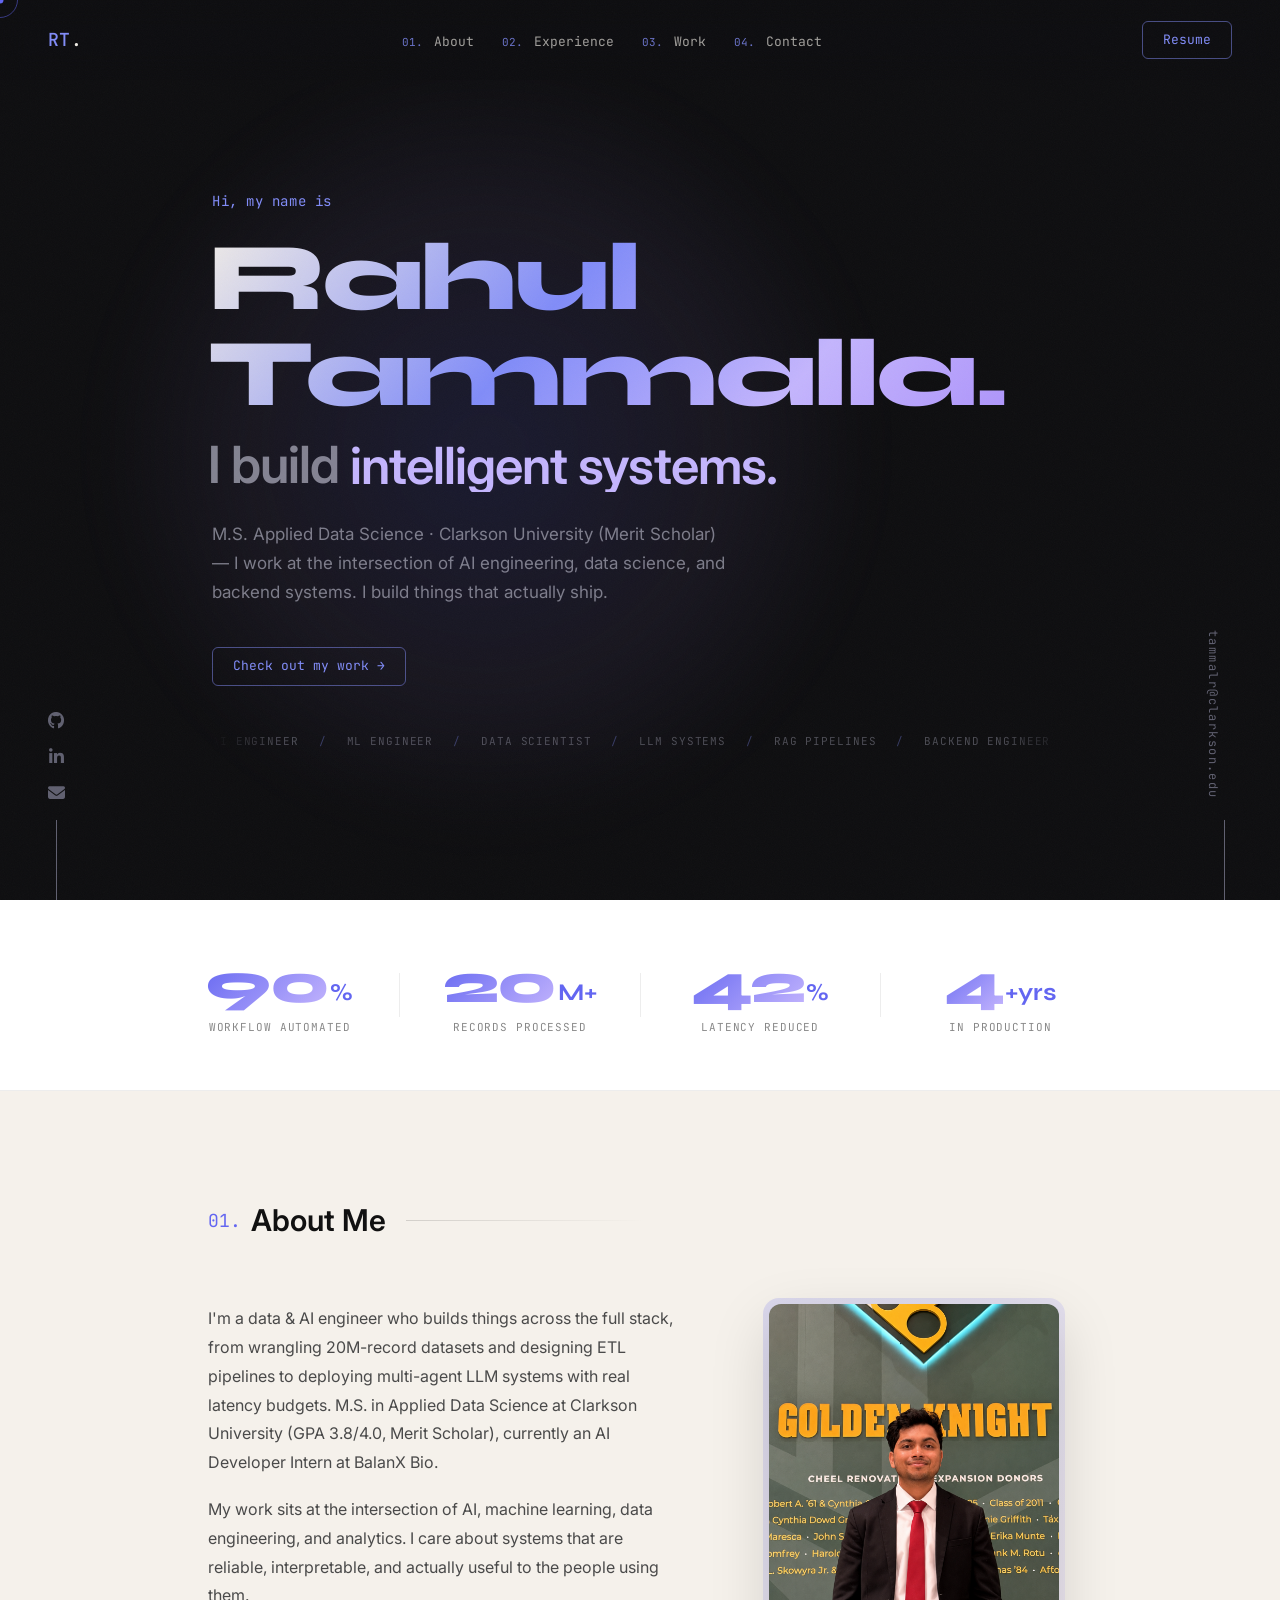
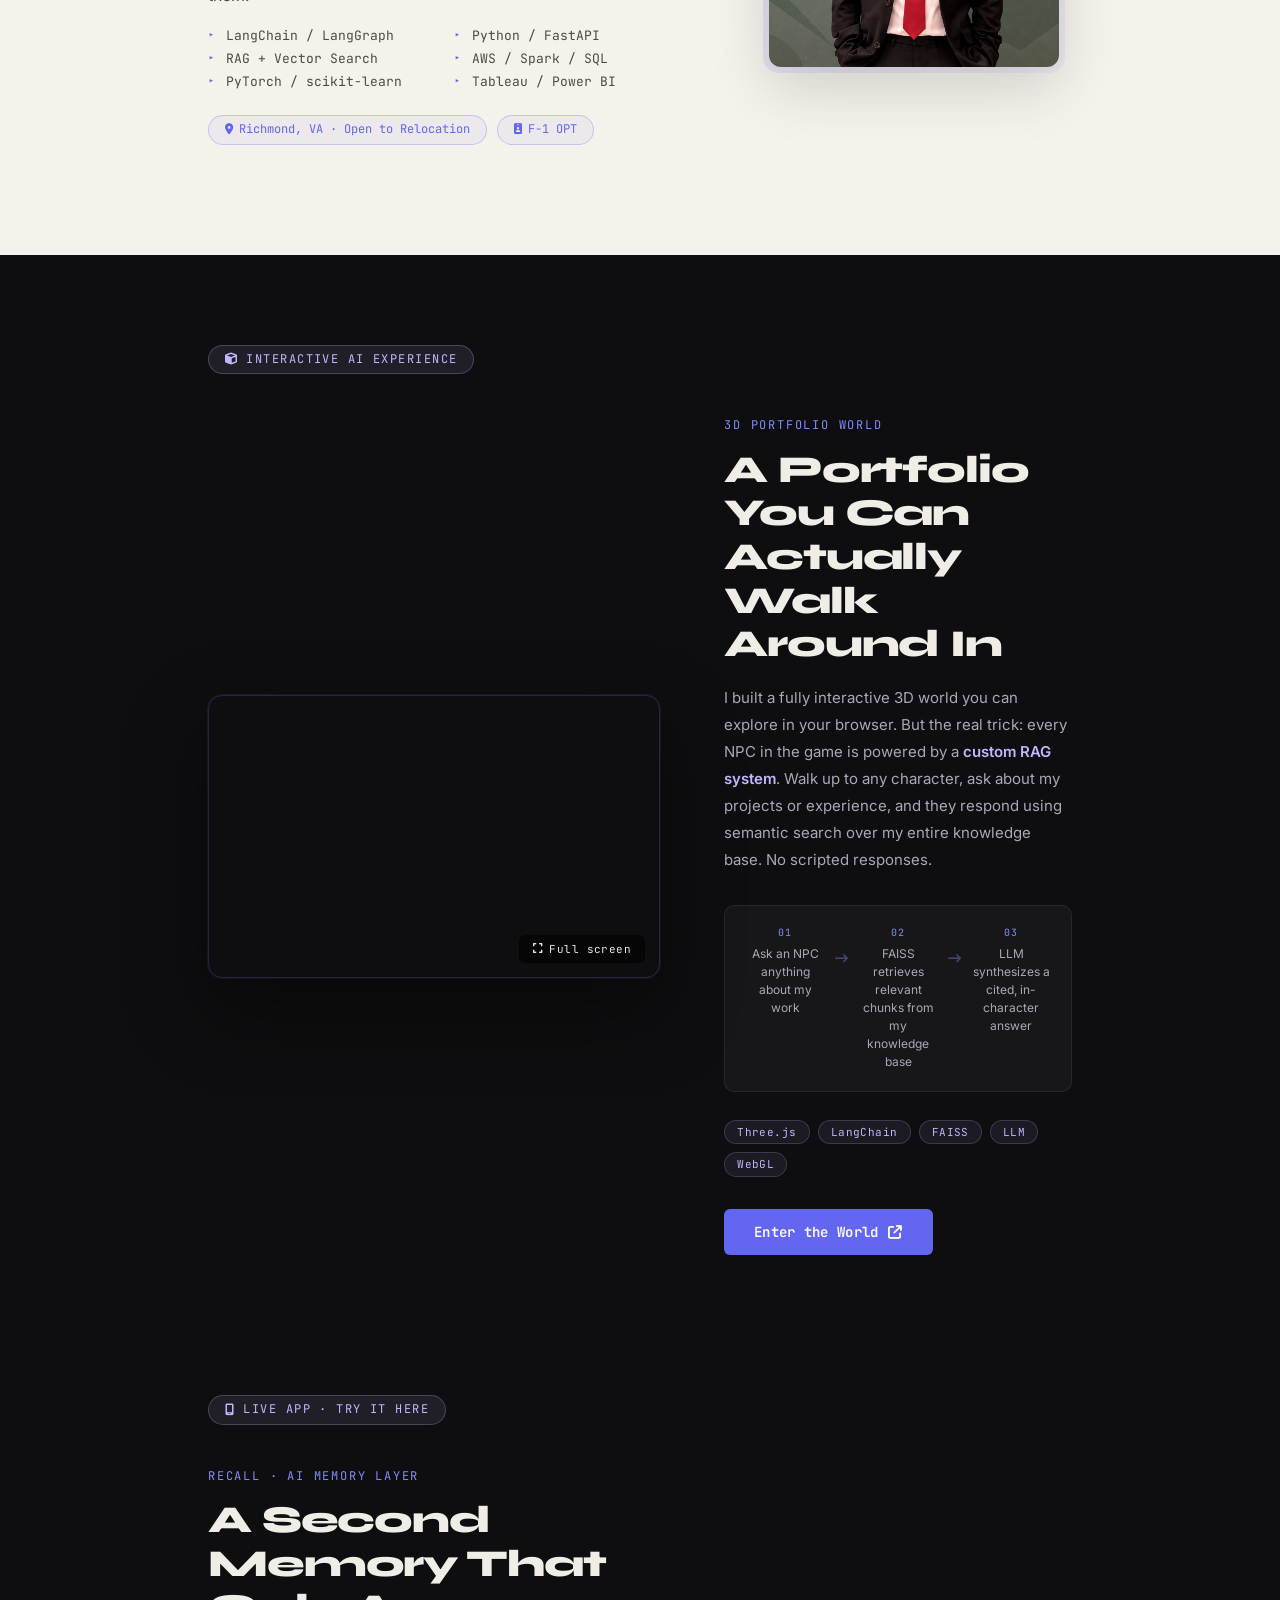
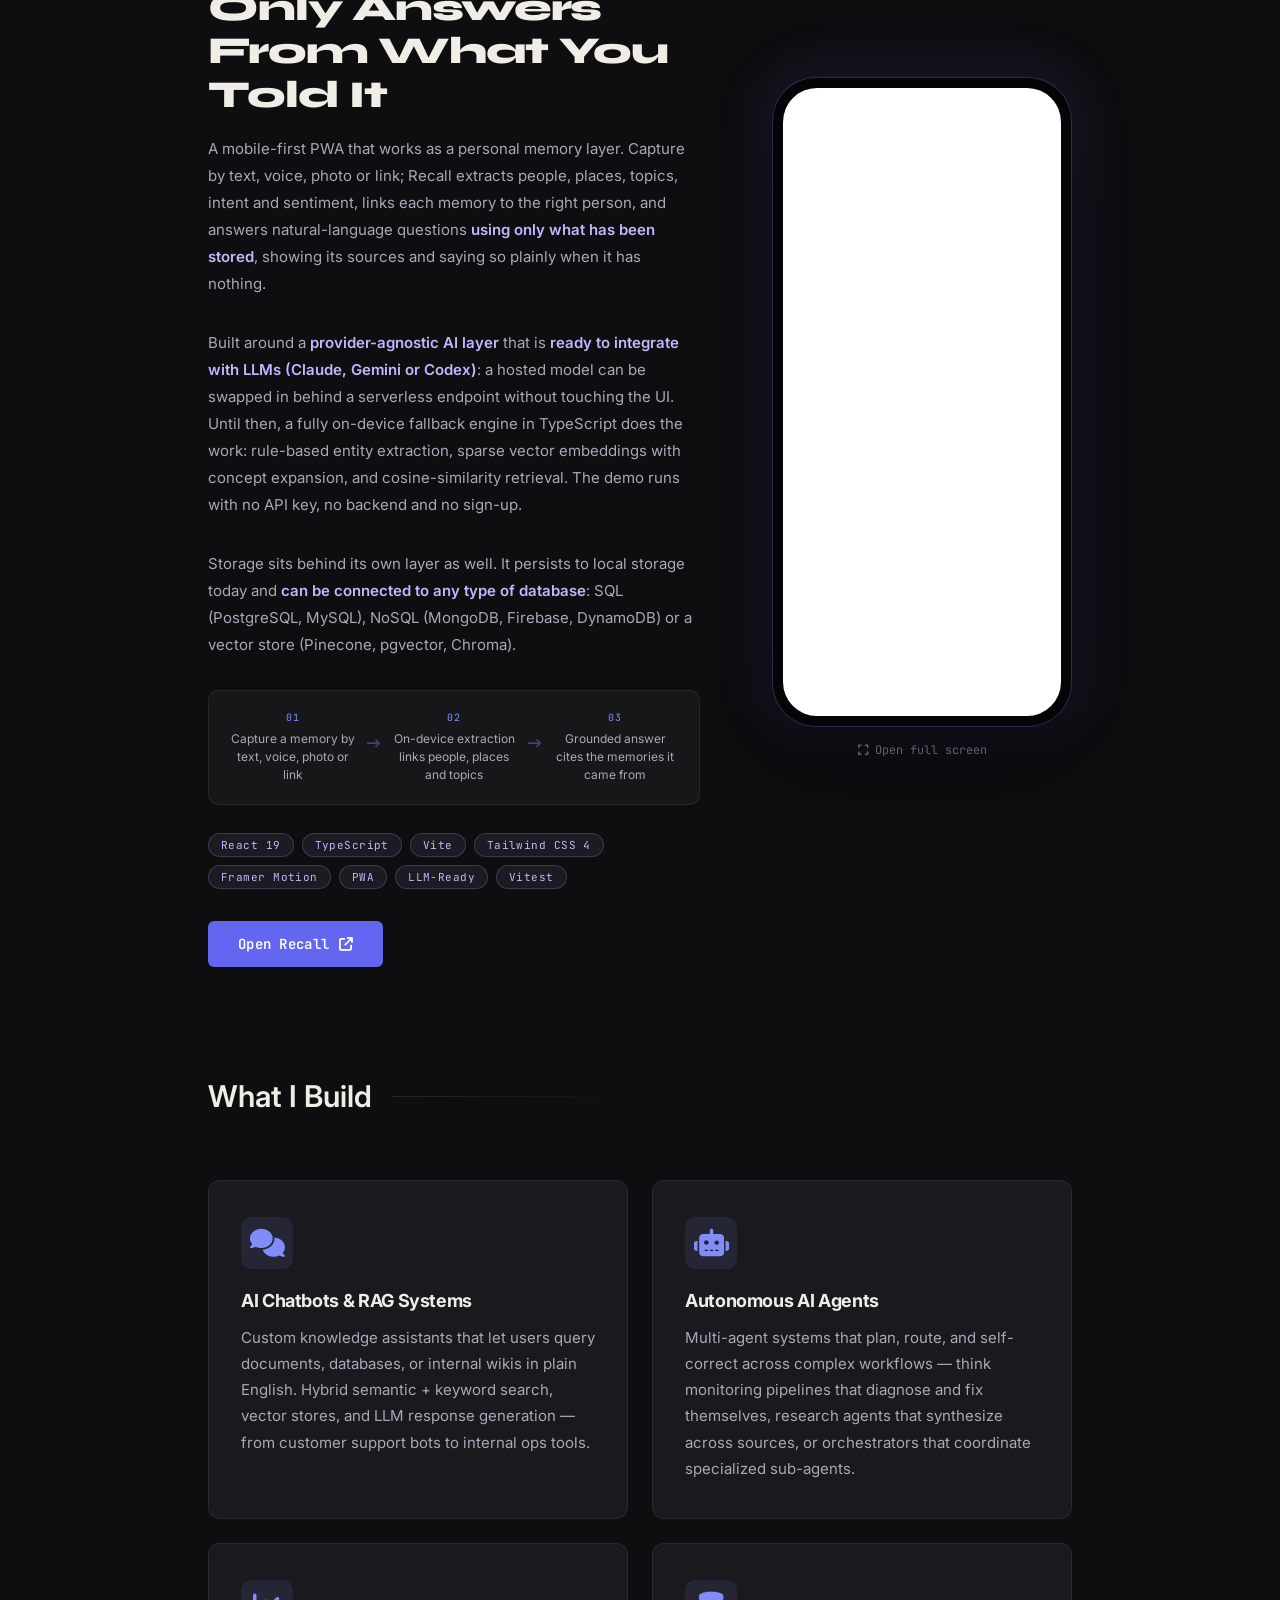
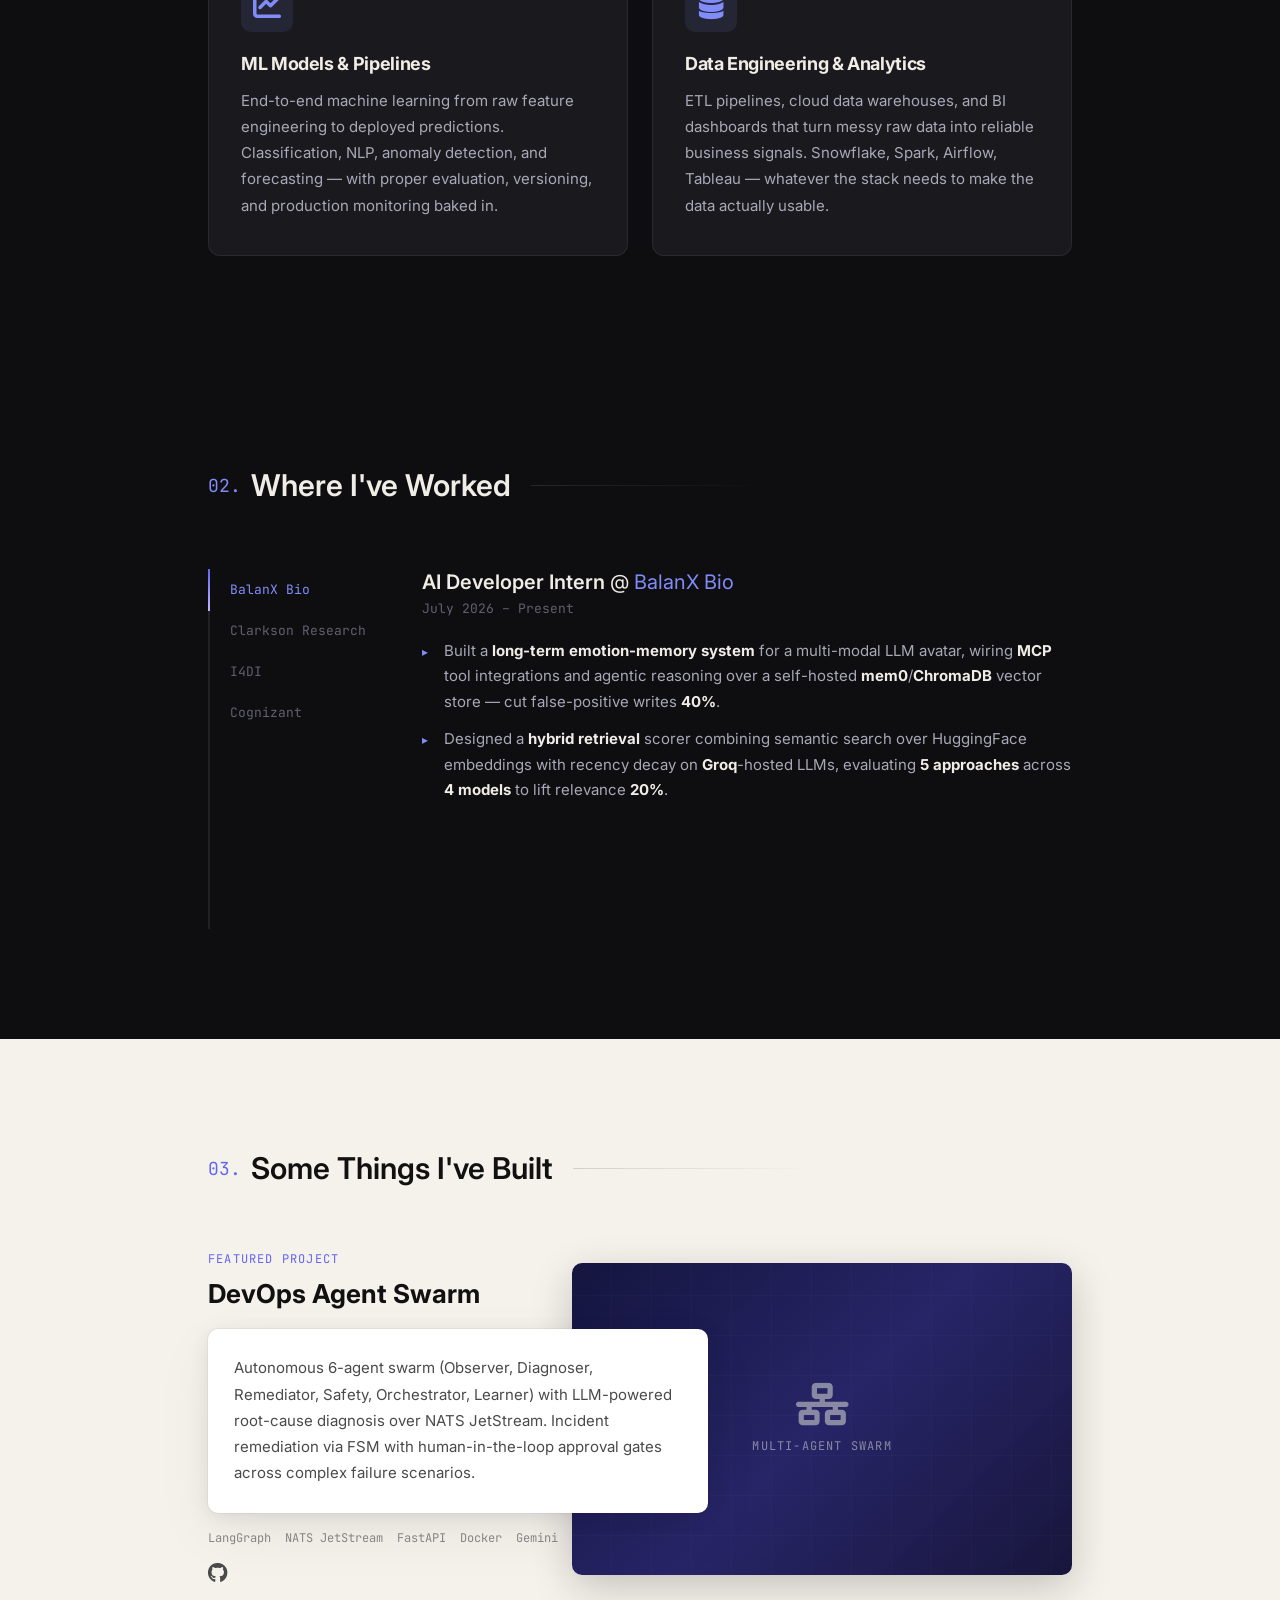
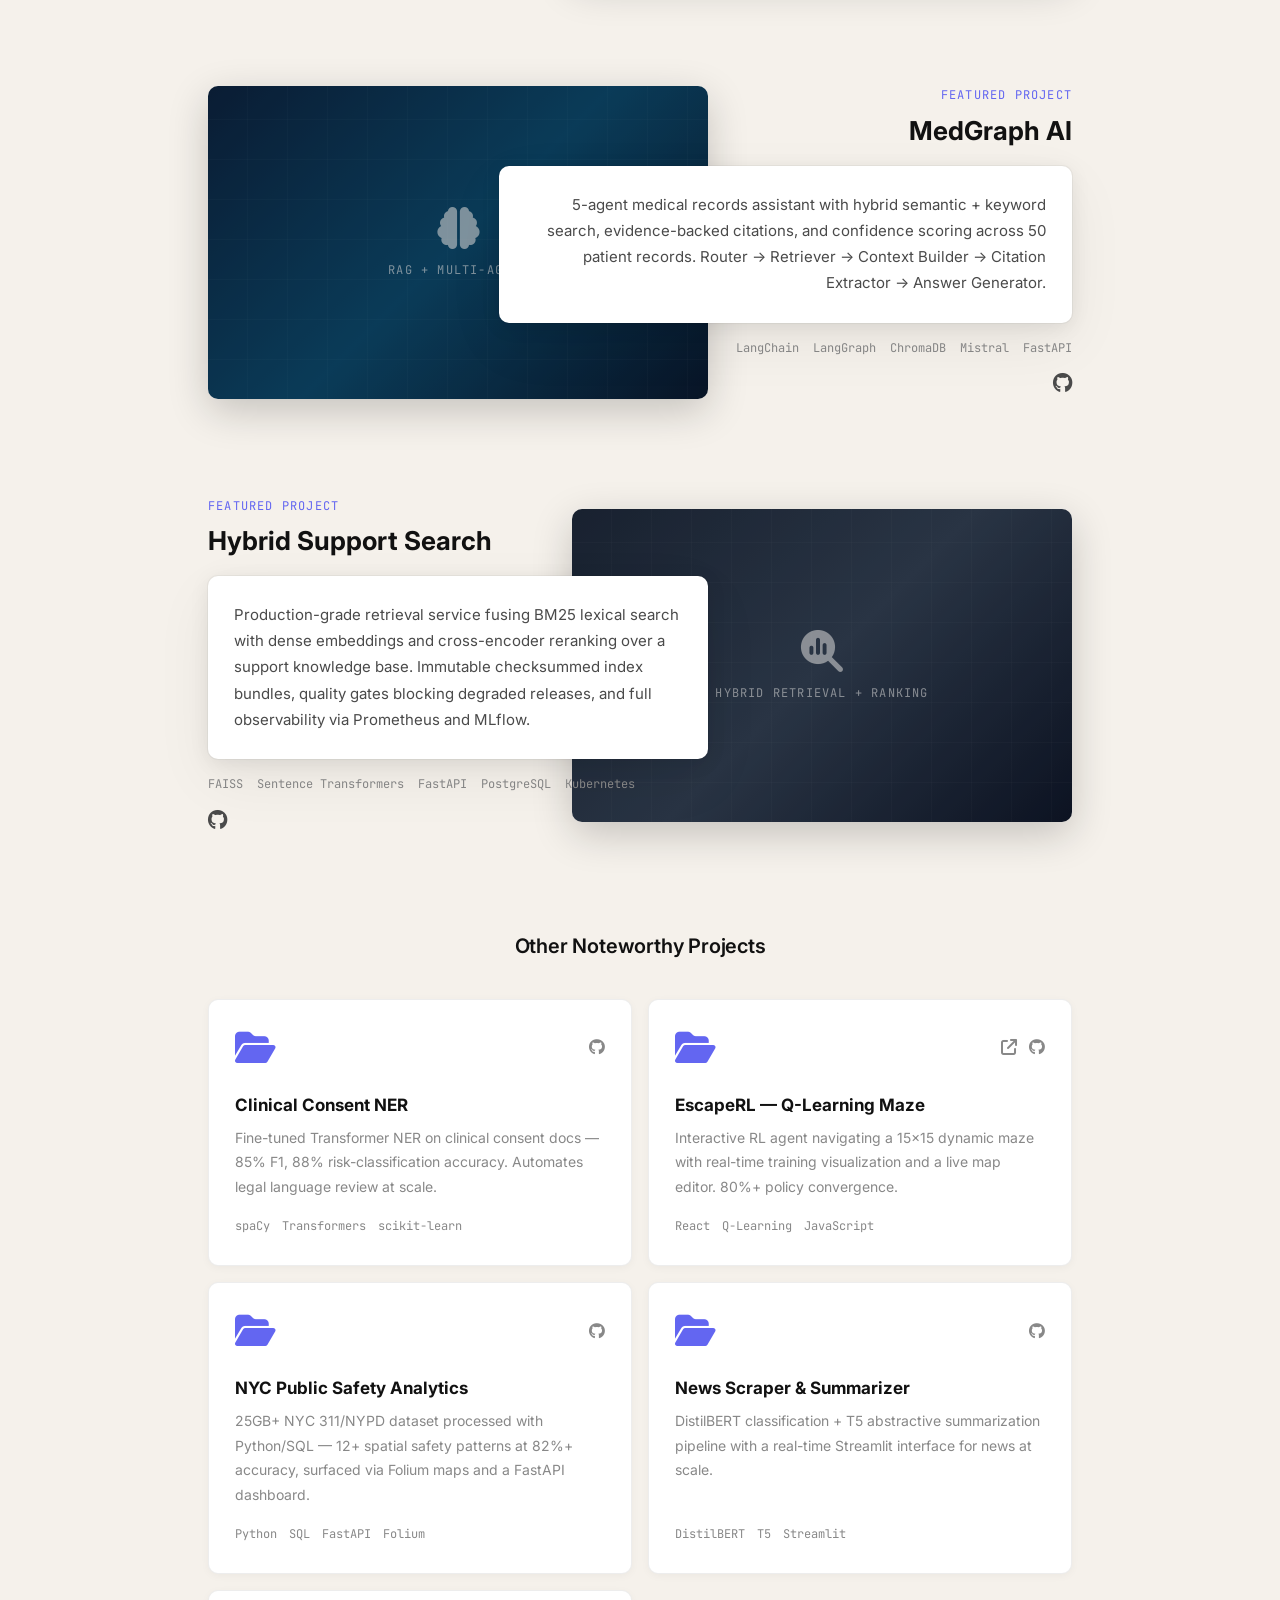
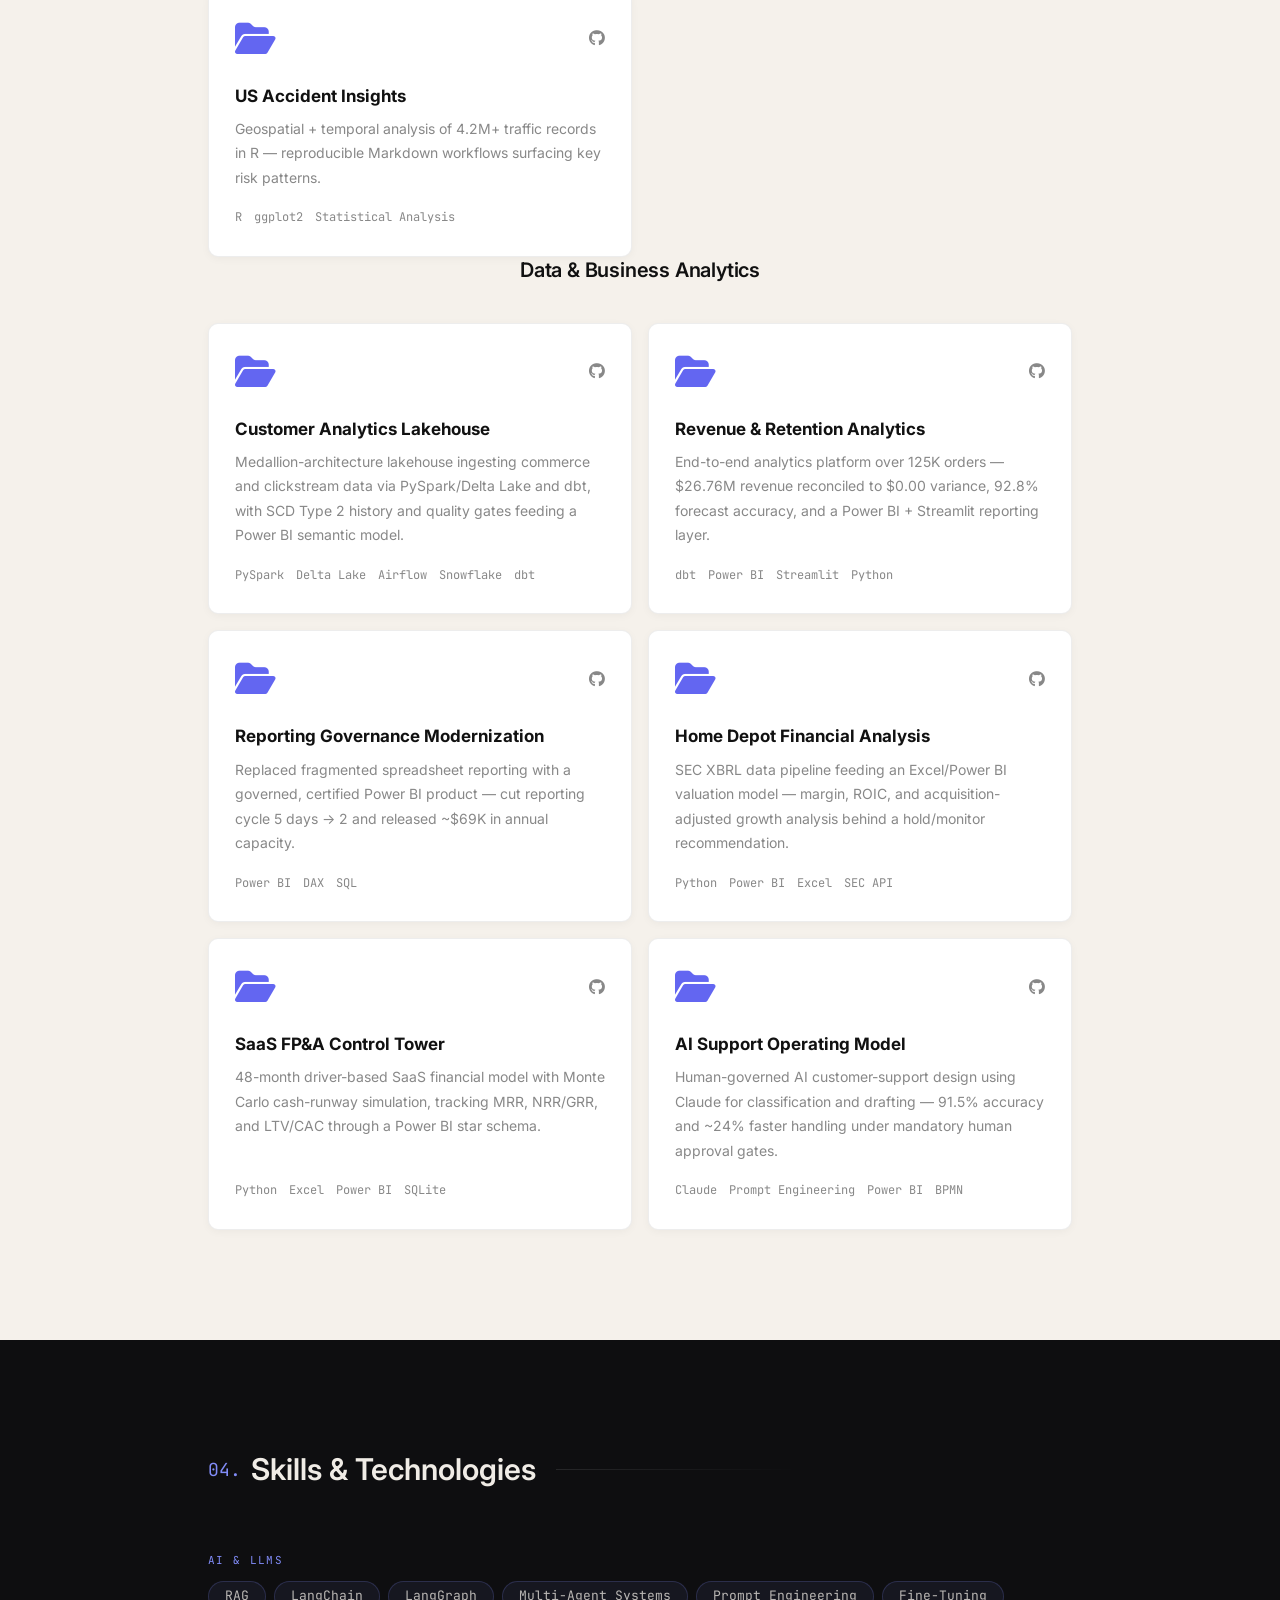
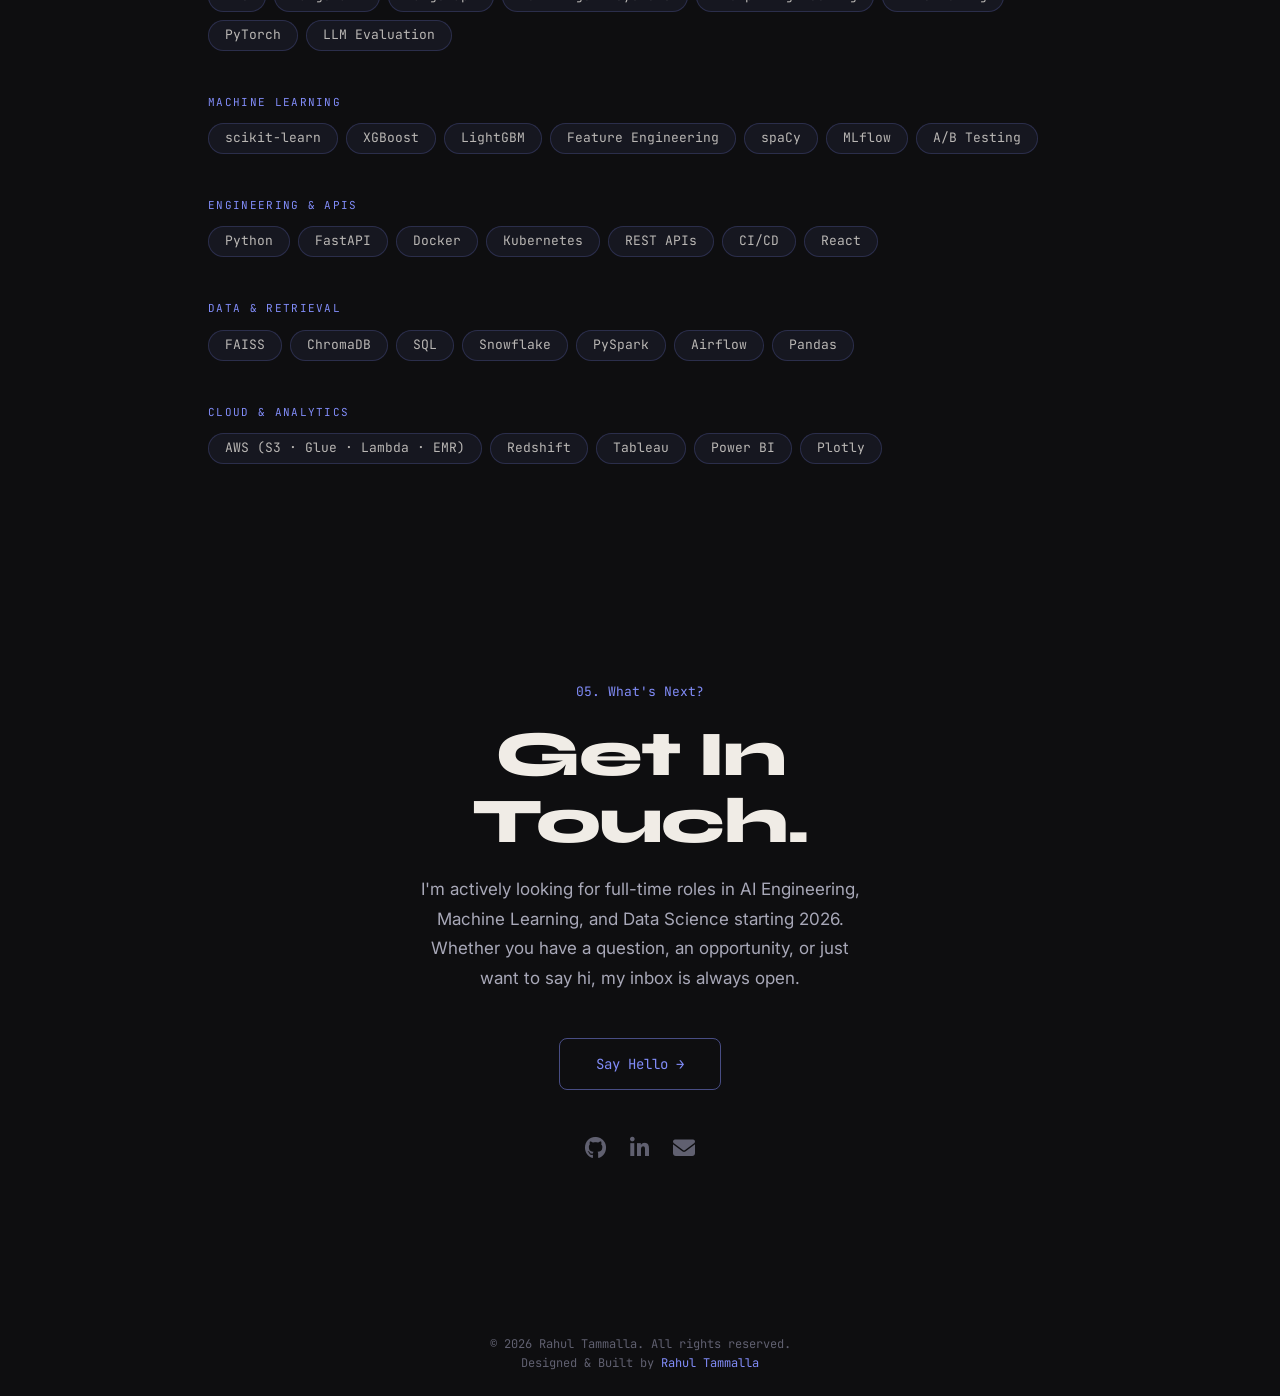
==== commit c1584b18: "Remove Recall GitHub source link from all three portfolios" ====
--- a/ai/index.html
+++ b/ai/index.html
@@ -292,9 +292,6 @@
               <a href="https://recall-memory-three.vercel.app" target="_blank" rel="noopener" class="btn-primary world-cta">
                 Open Recall <i class="fa-solid fa-arrow-up-right-from-square"></i>
               </a>
-              <a href="https://github.com/rahul9908/Recall-IOS-APP" target="_blank" rel="noopener" class="btn-outline recall-src">
-                <i class="fa-brands fa-github"></i> Source
-              </a>
             </div>
           </div>
 
